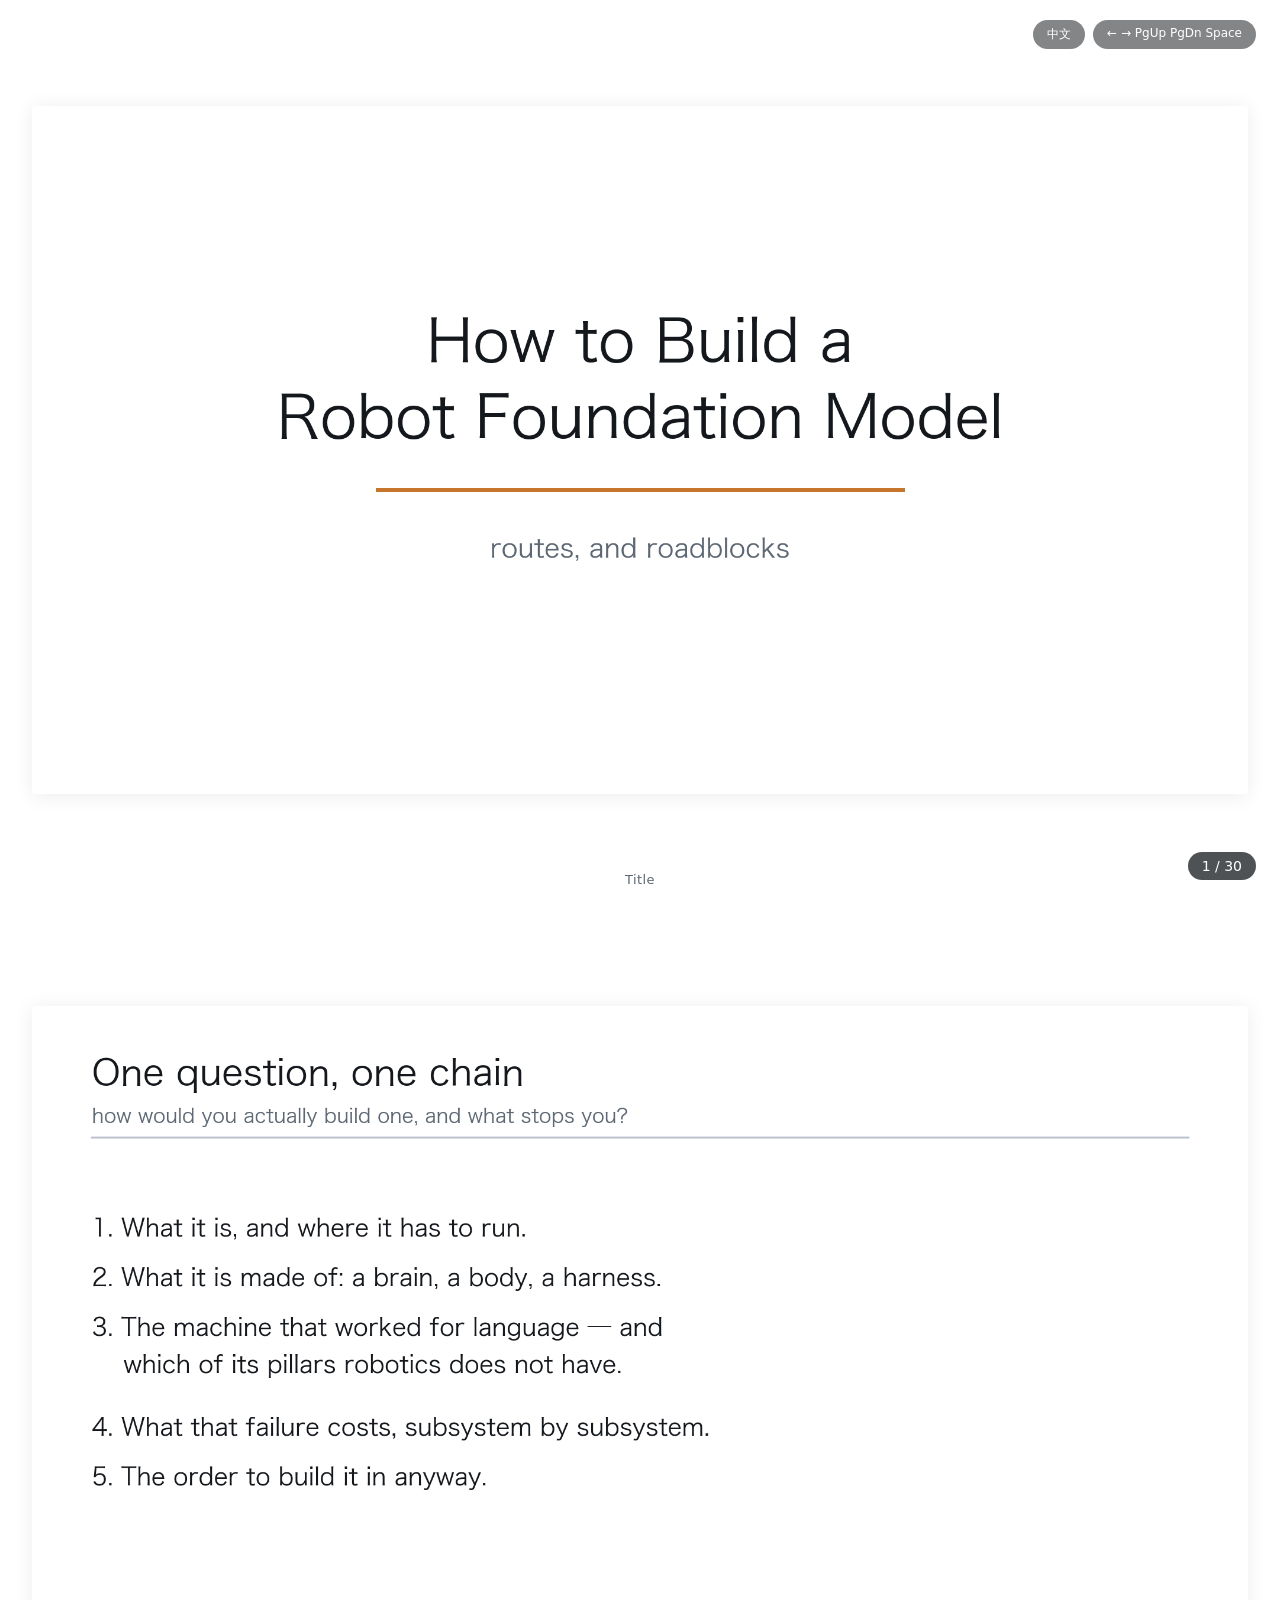
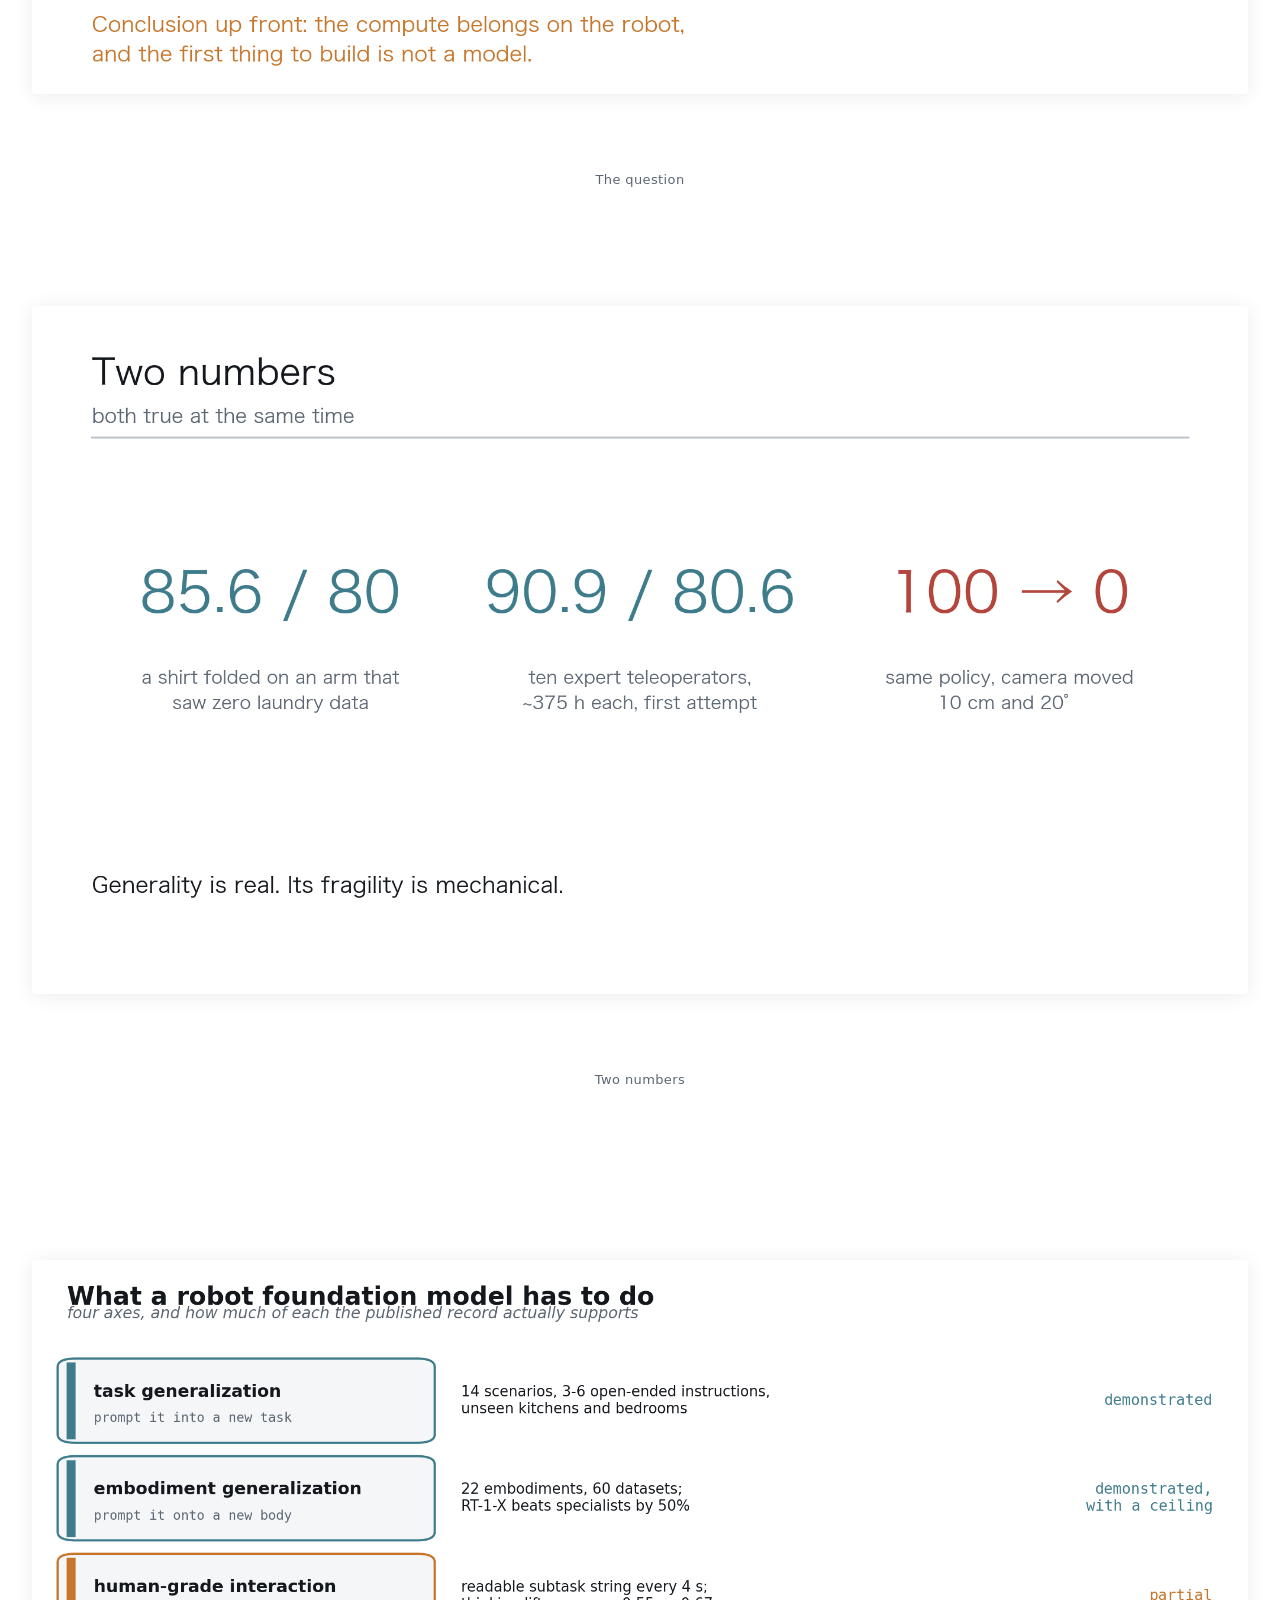
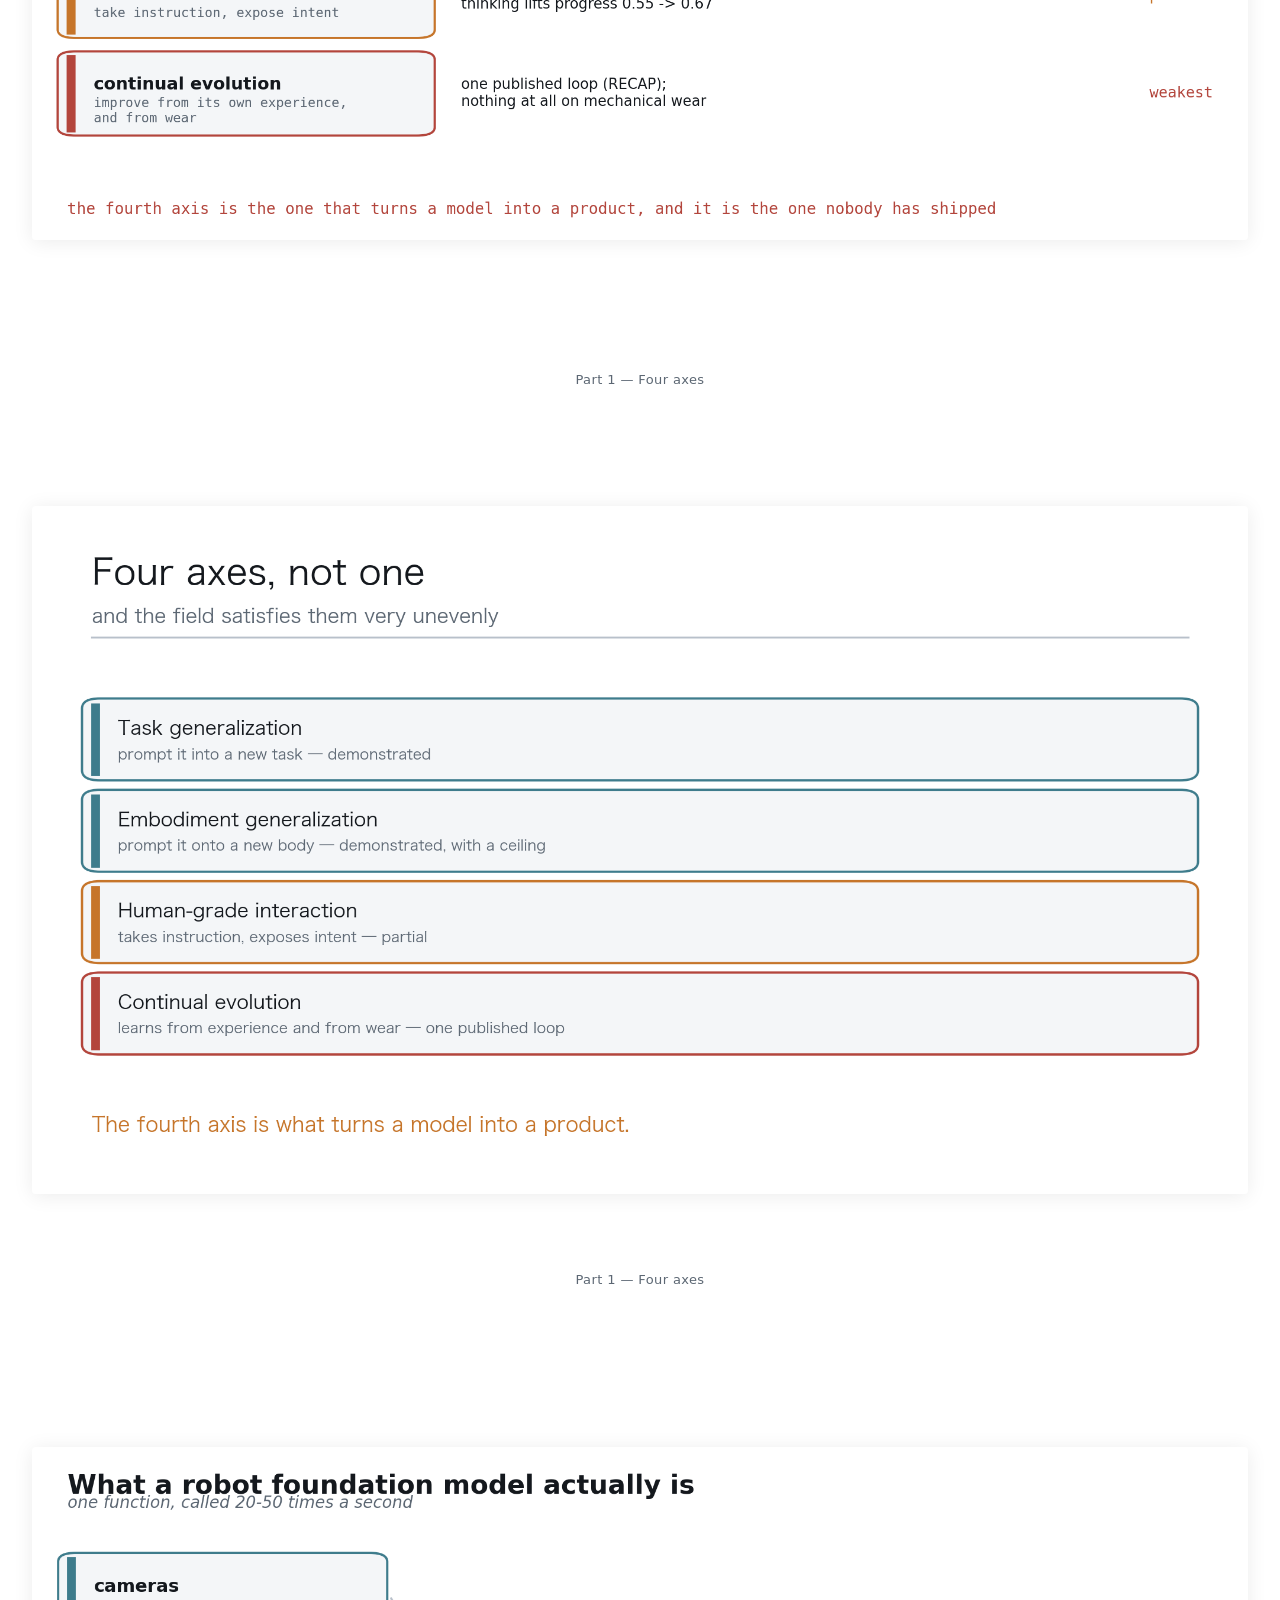
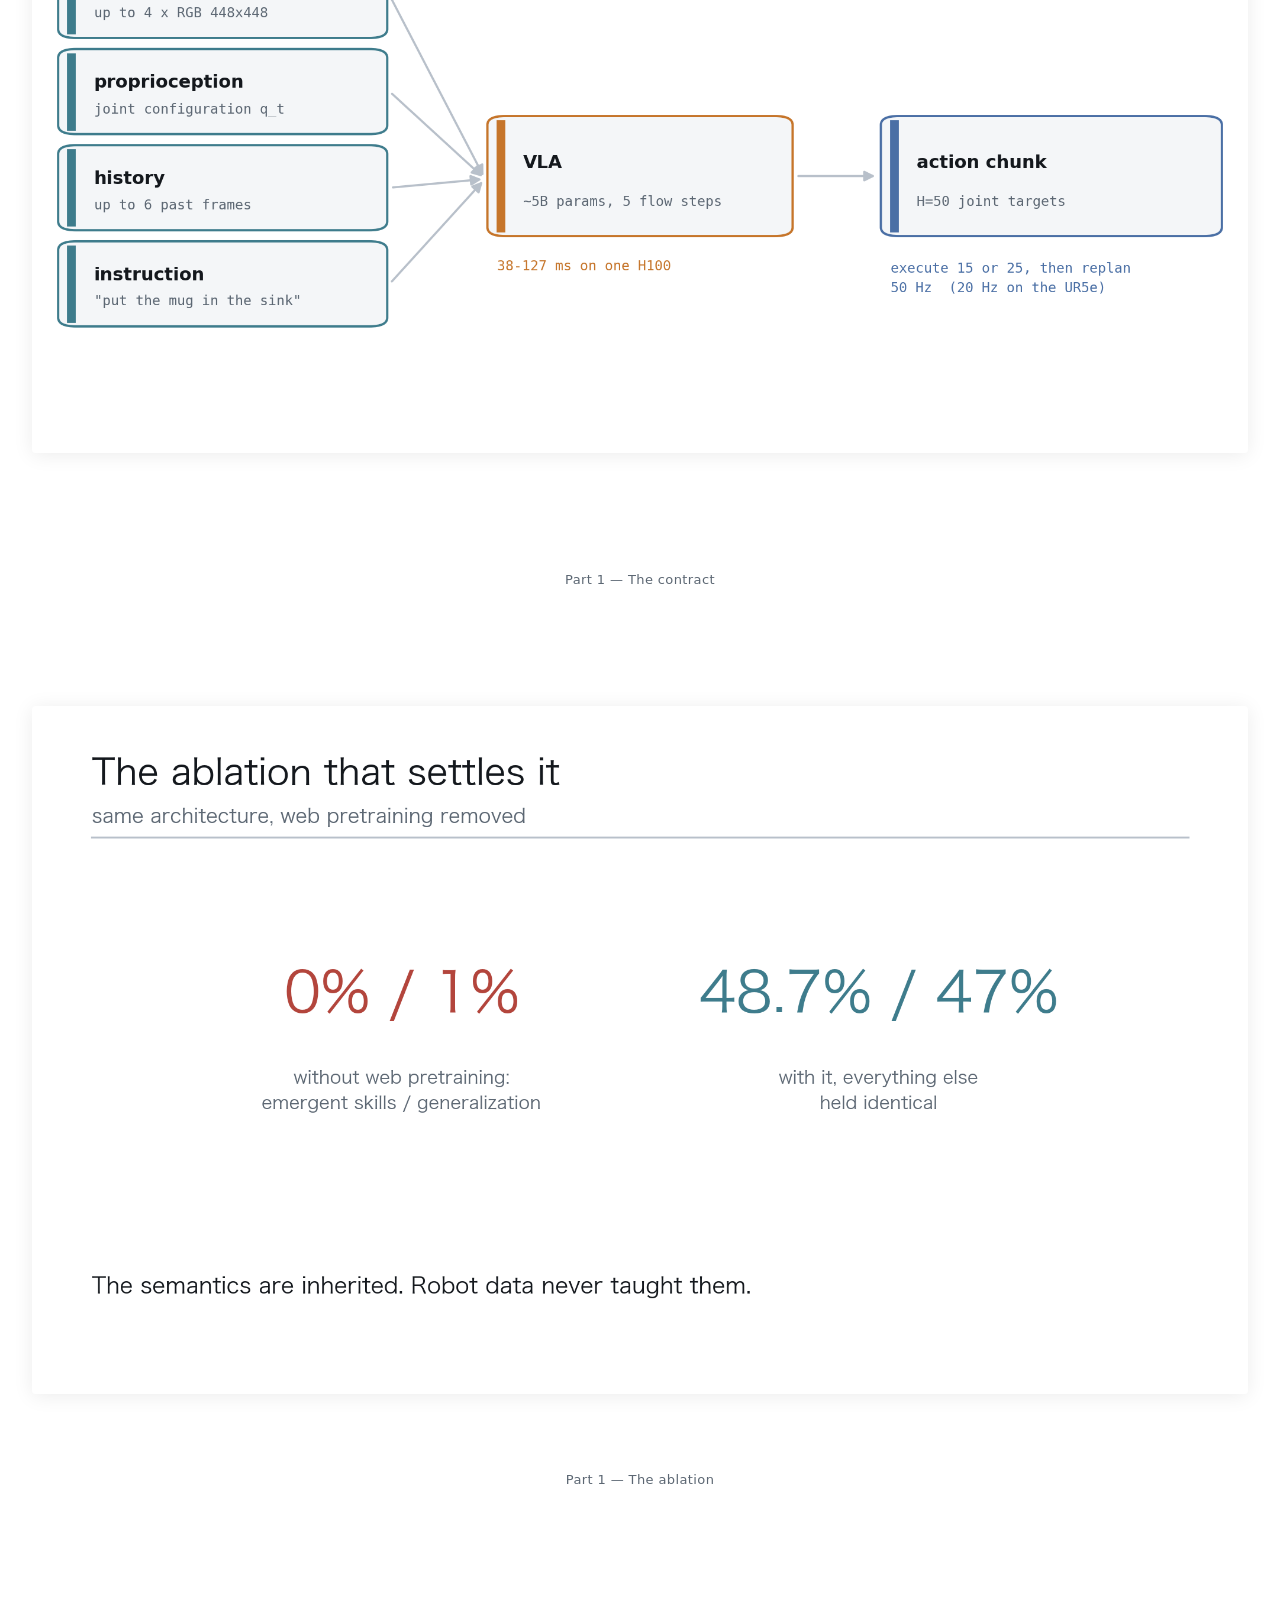
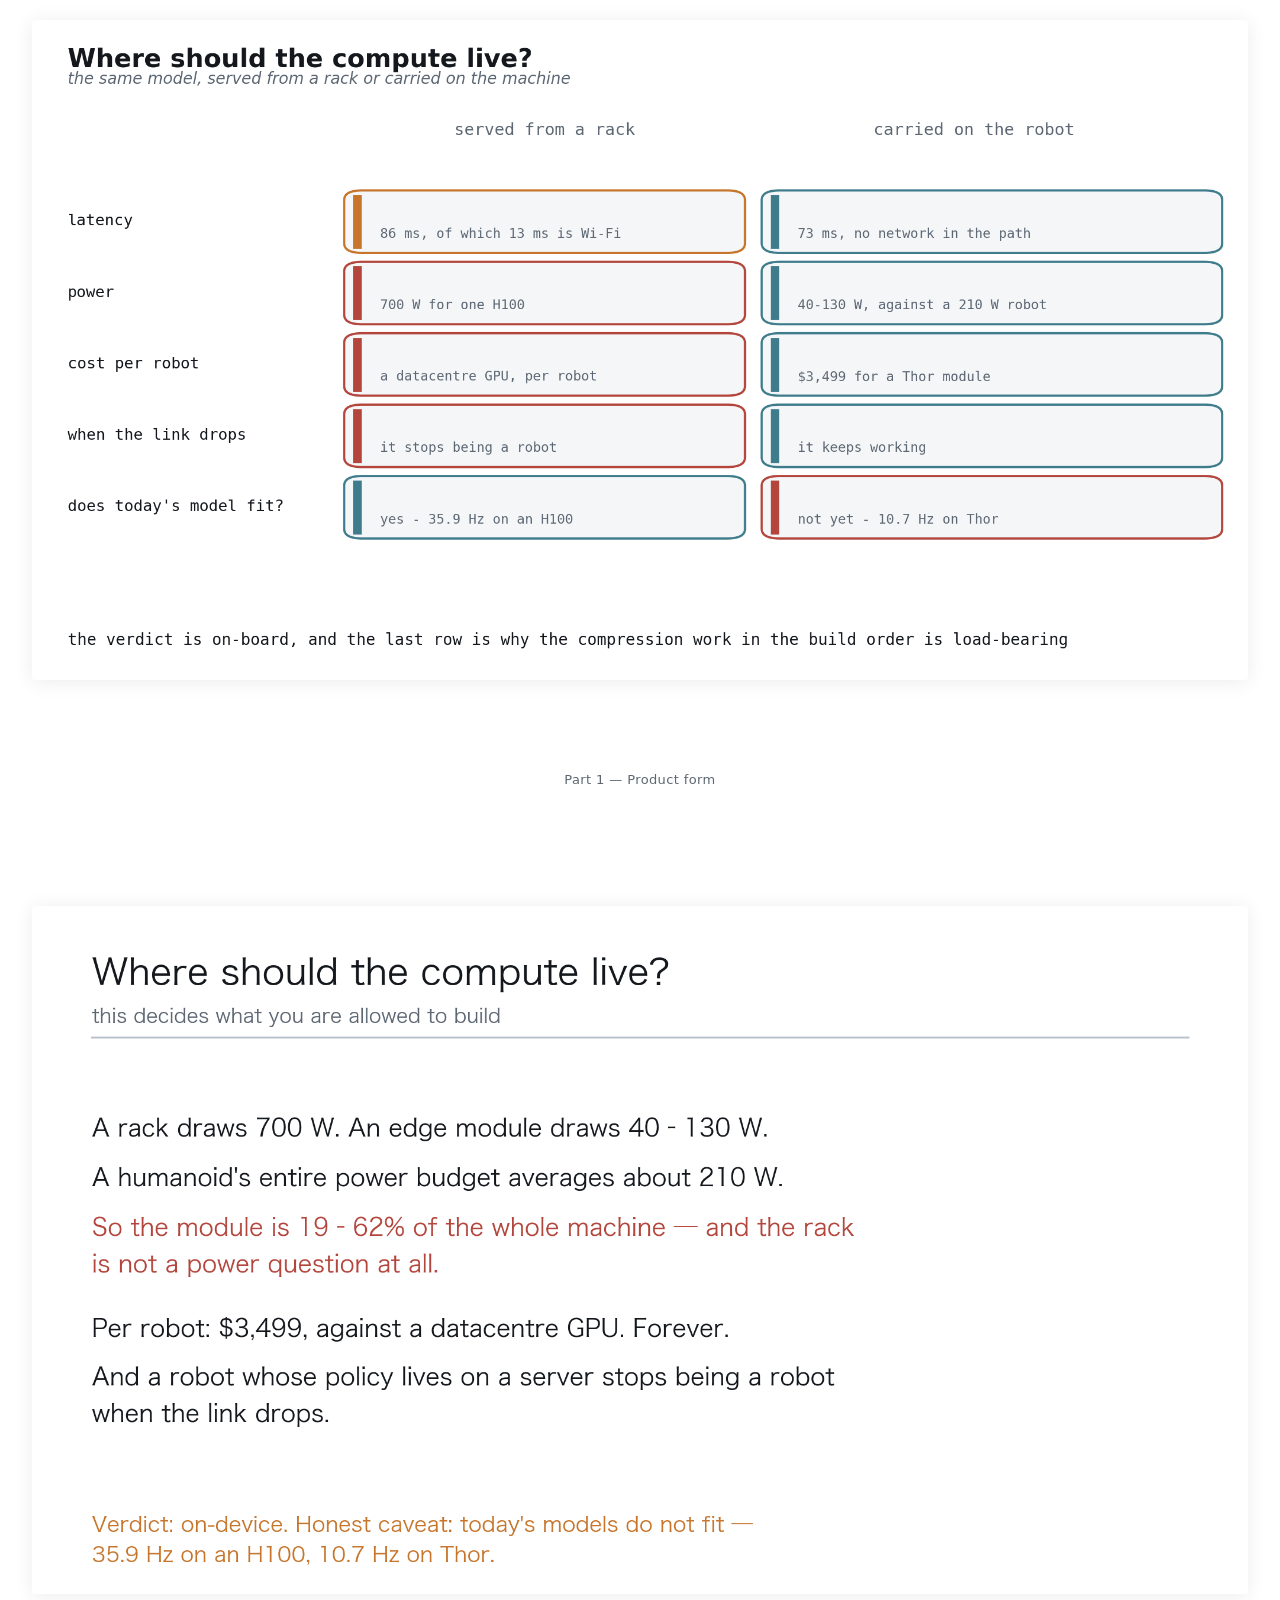
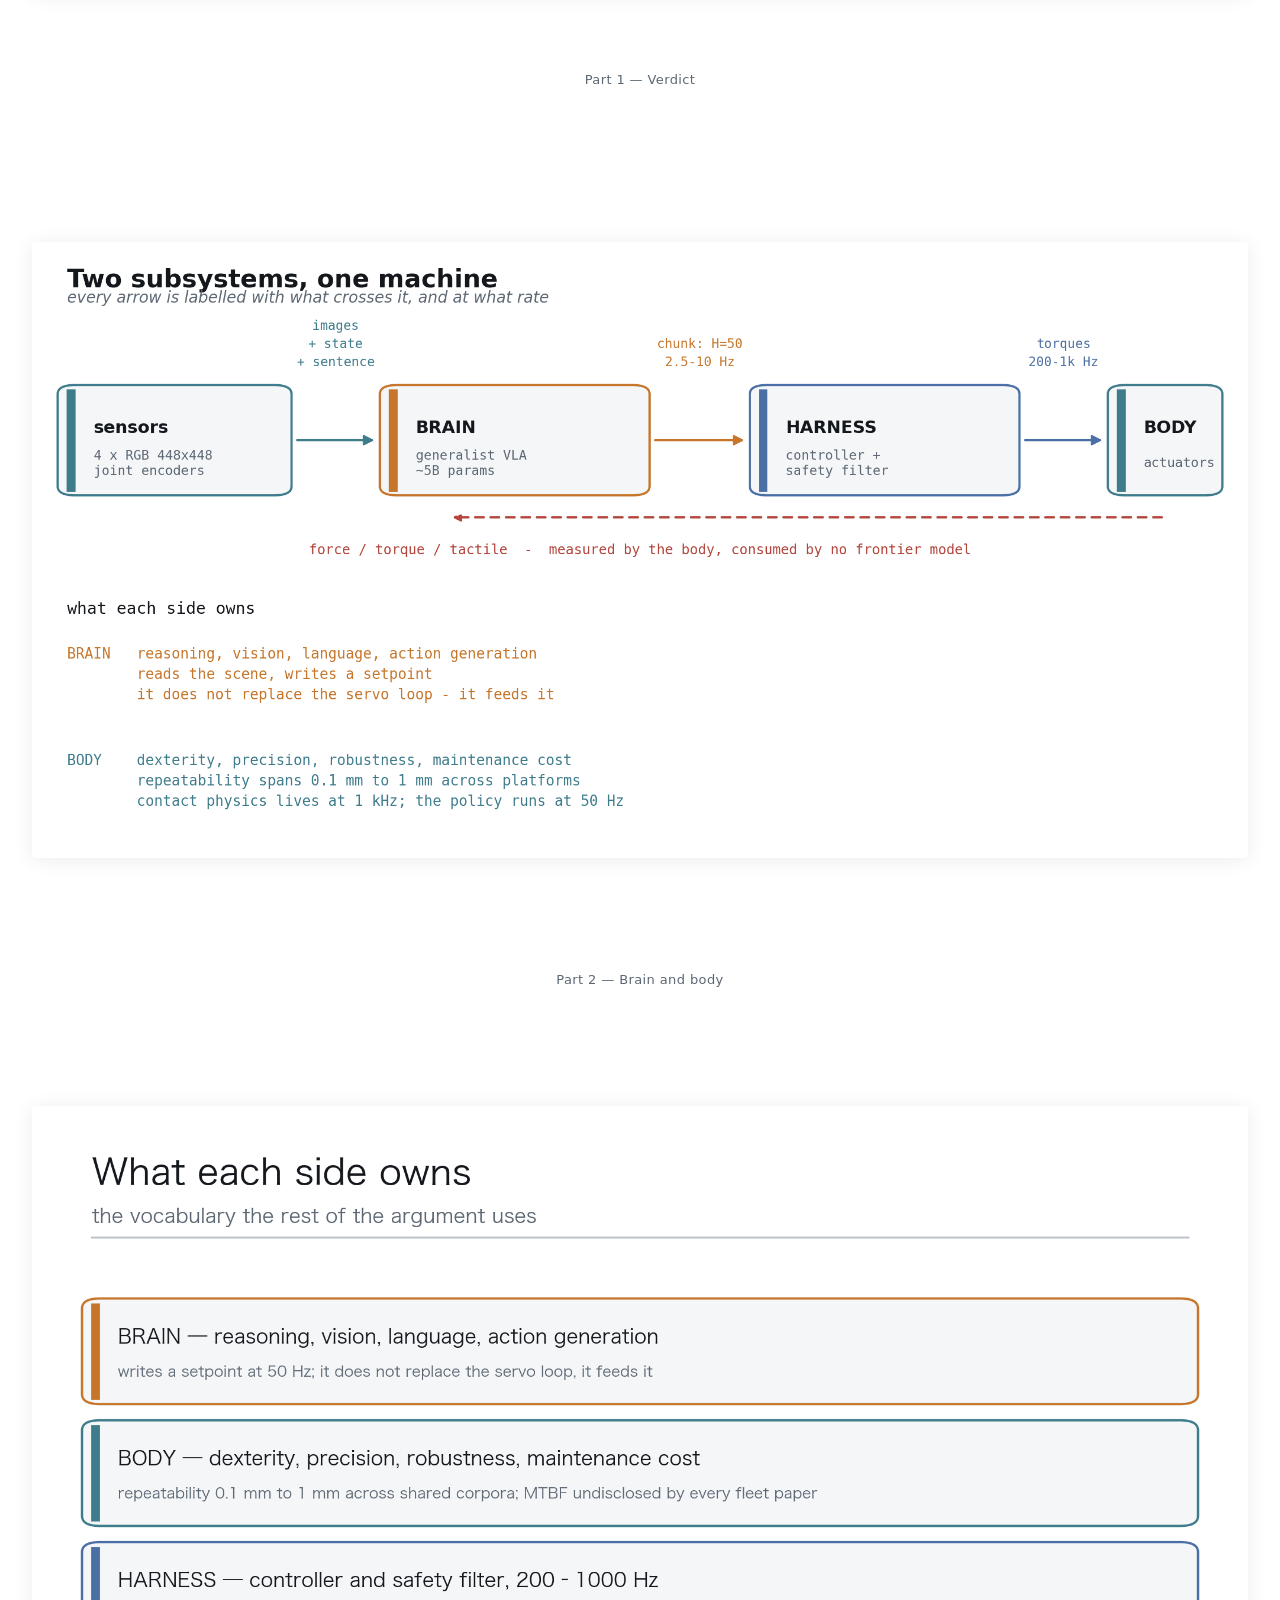
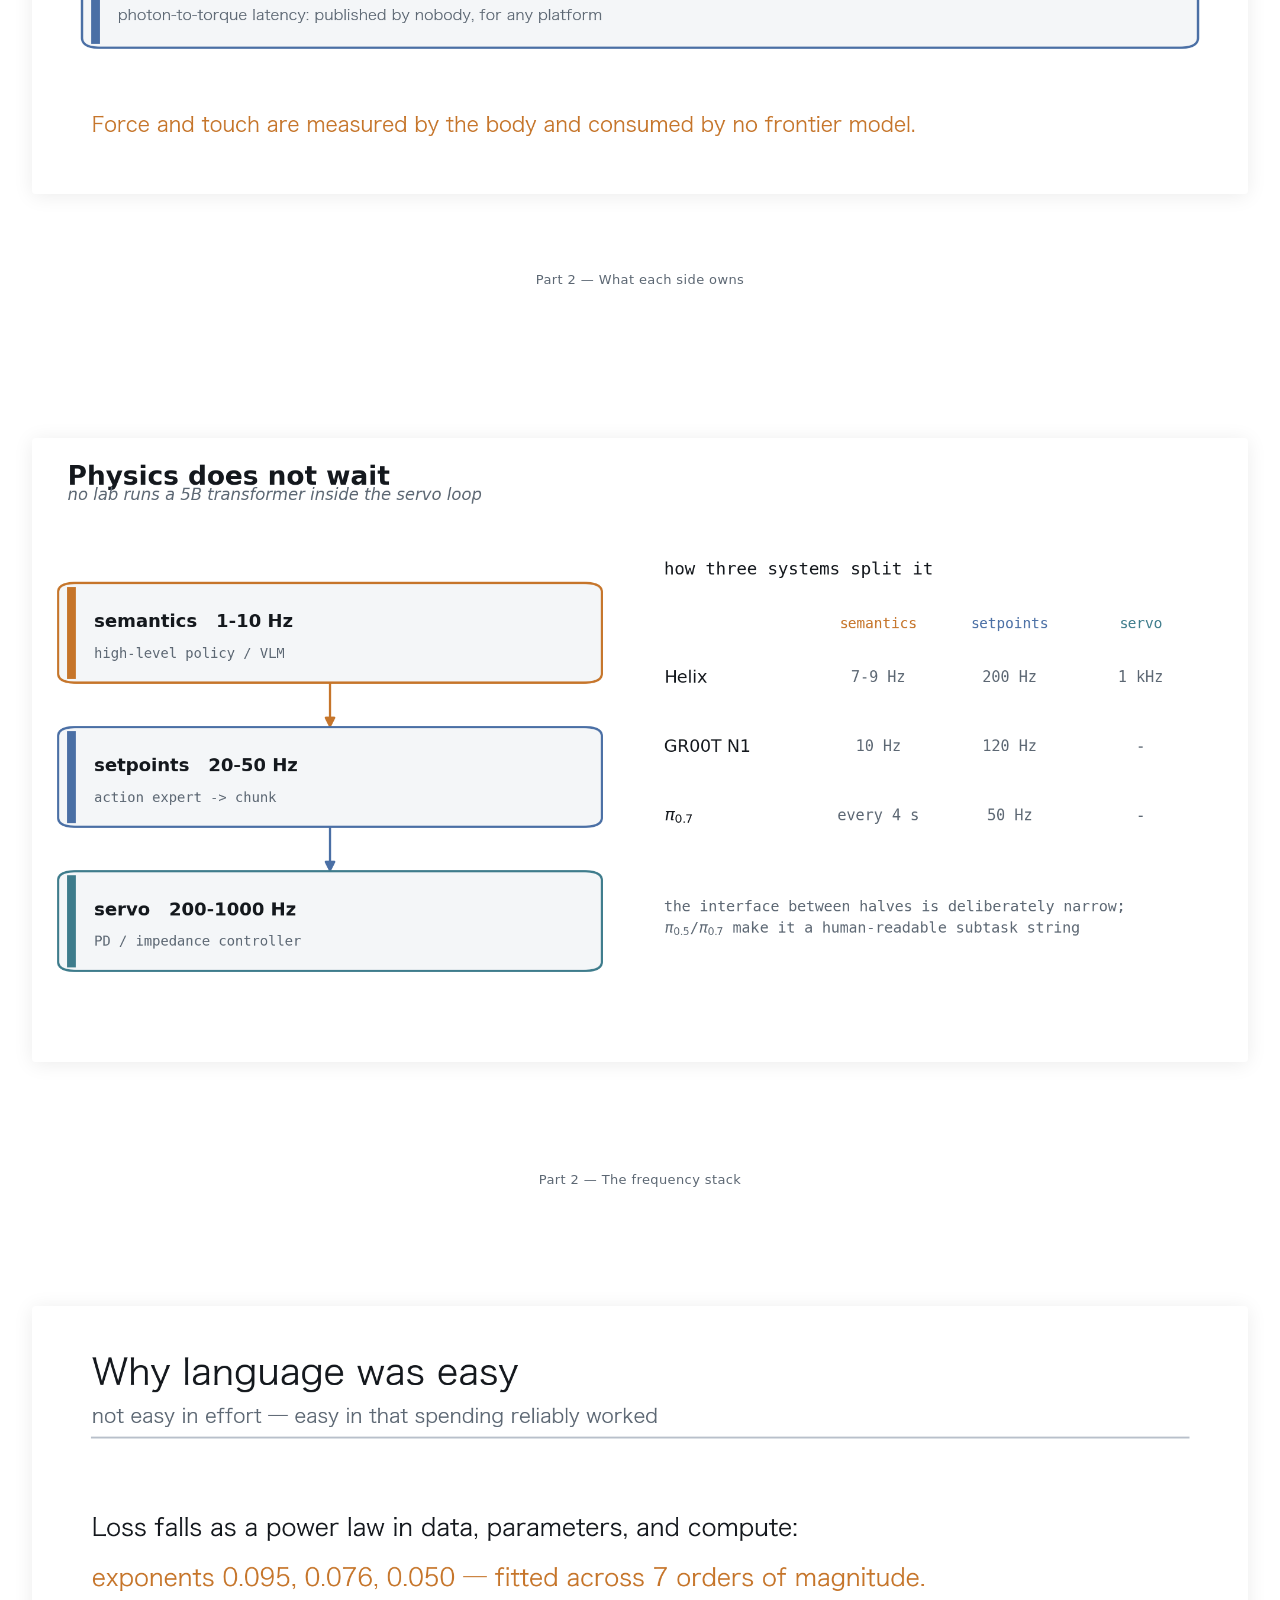
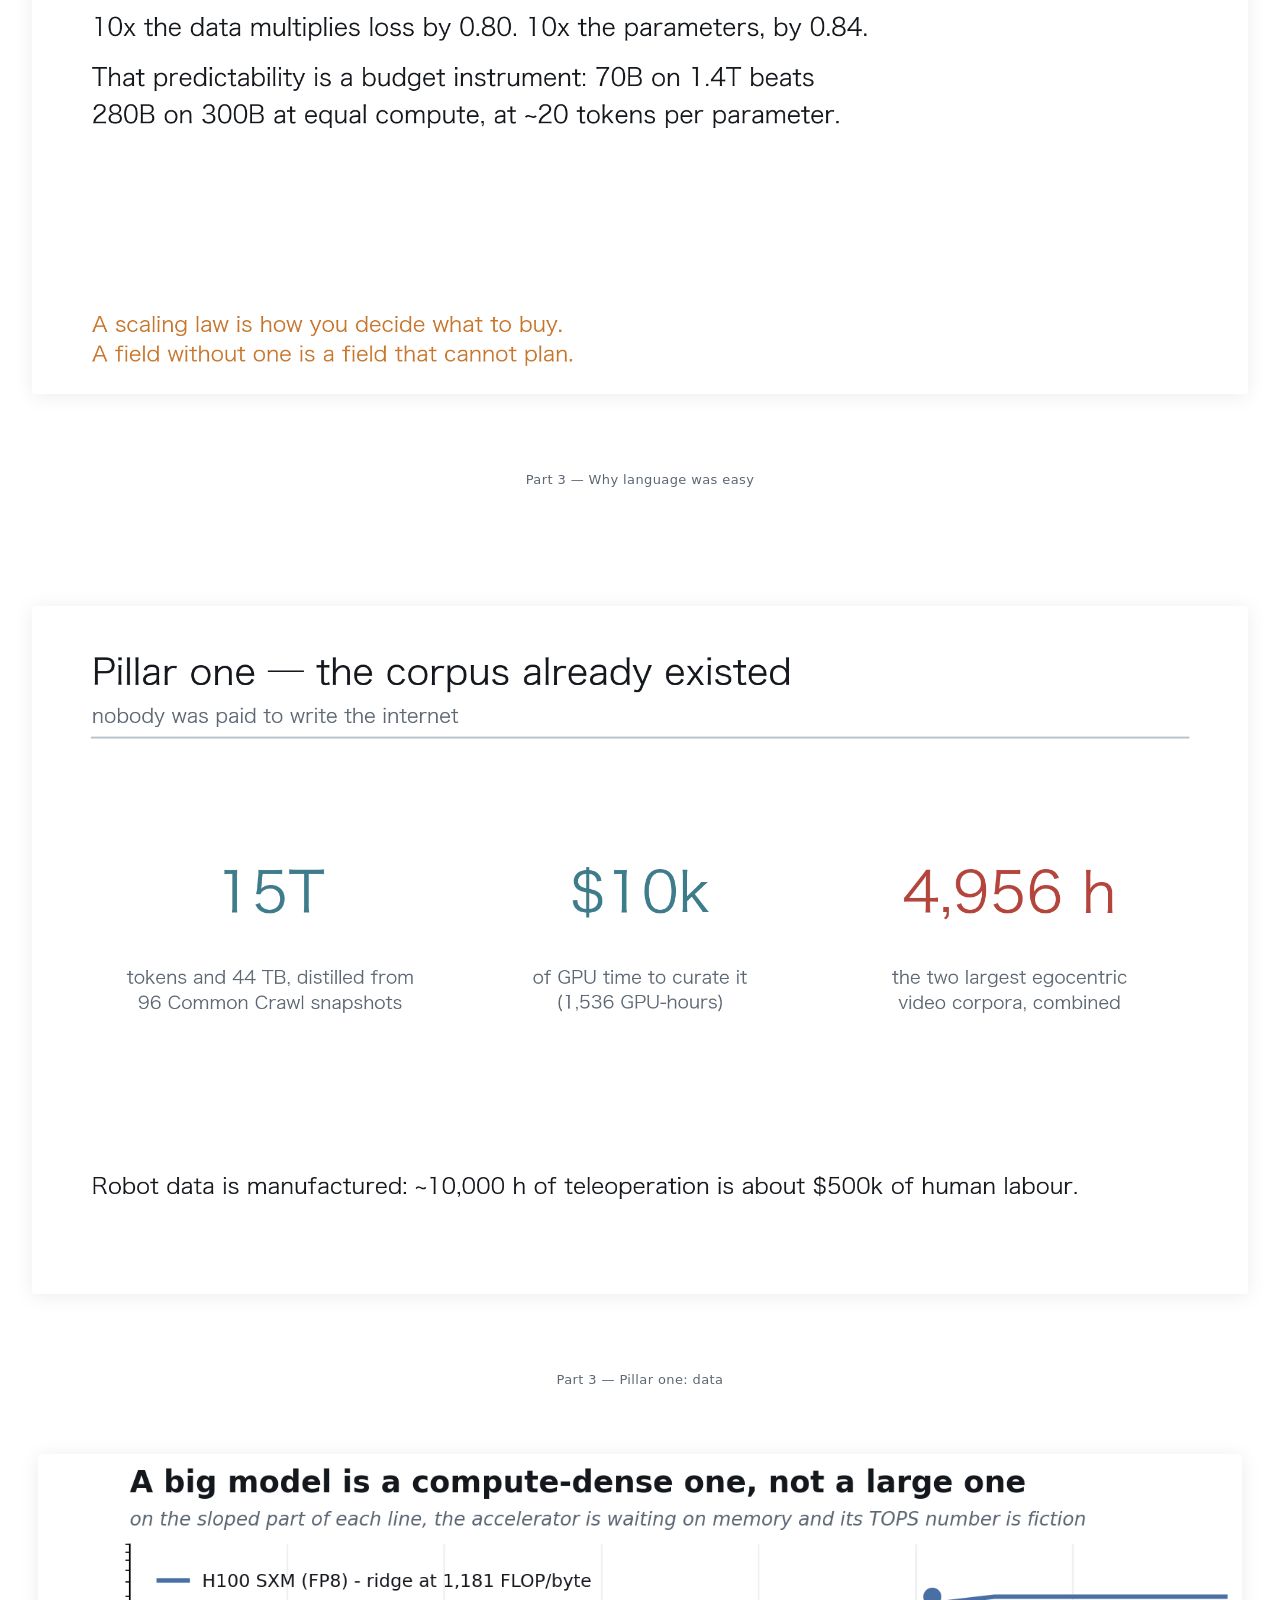
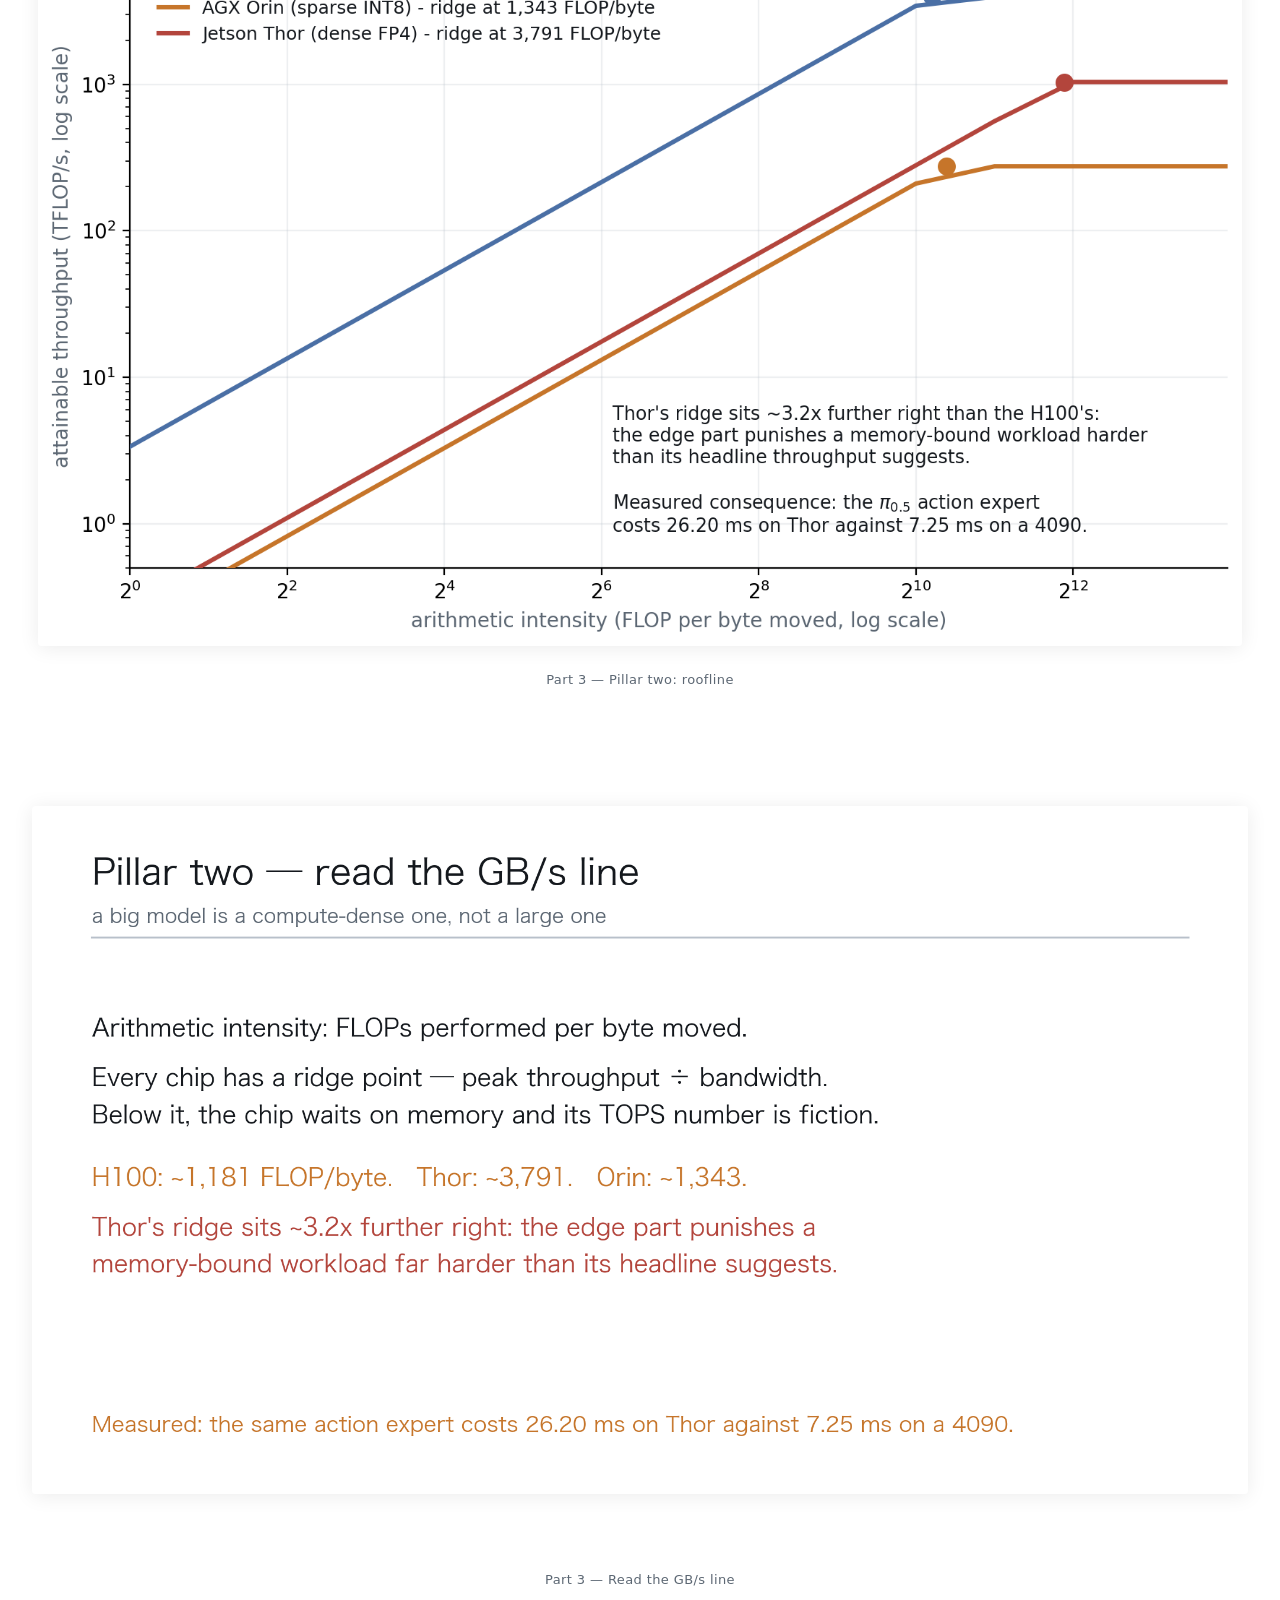
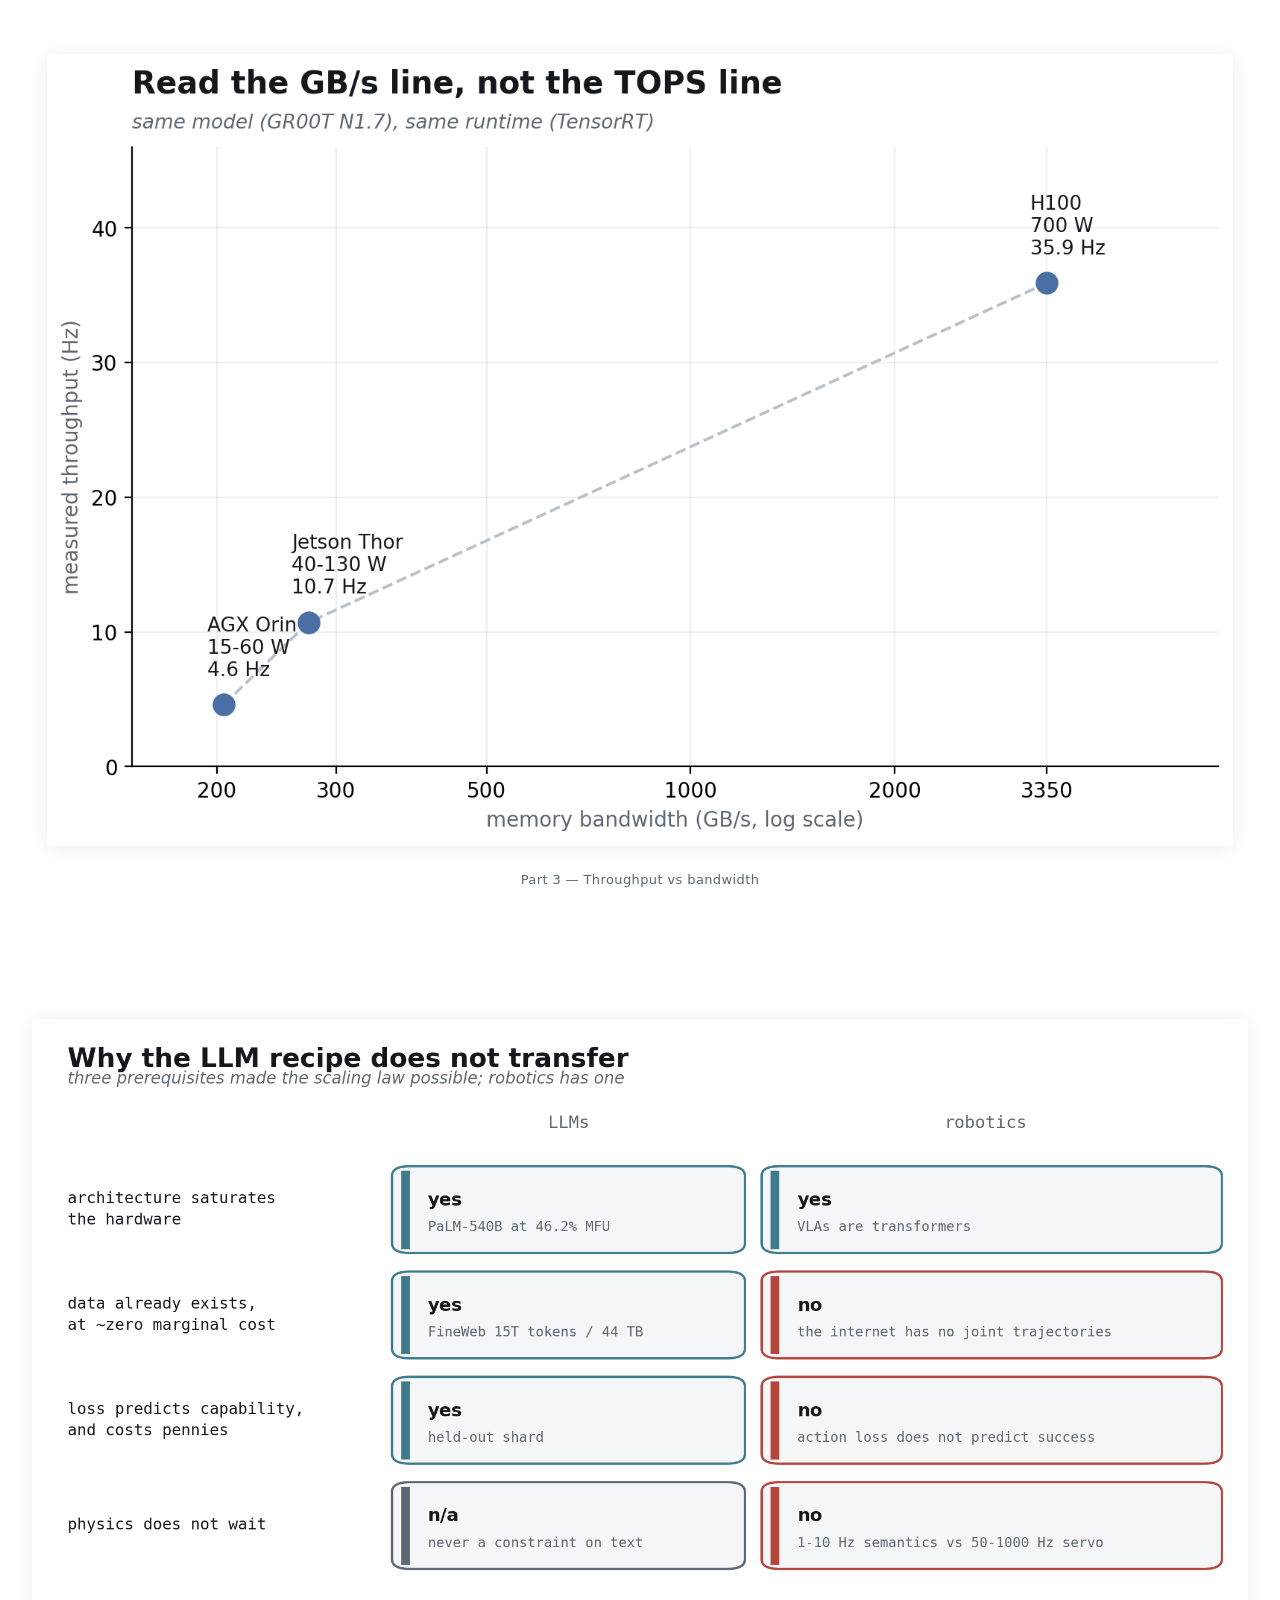
==== static/slides/rfm/index.html @ a7240909 "feat(vla): republish the RFM post and deck on the new argument chain Both long-form editions rewritt" ====
<!DOCTYPE html>
<html lang="en">
<head>
<meta charset="utf-8">
<meta name="viewport" content="width=device-width, initial-scale=1">
<title>How to Build a Robot Foundation Model — Routes and Roadblocks</title>
<style>
  :root {
    --bg: #fff; --fg: #14181D; --muted: #5C6773;
    --chip: rgba(20,24,29,0.75);
  }
  @media (prefers-color-scheme: dark) {
    :root { --bg: #1a1d22; --fg: #e0e4ea; --muted: #8a93a1;
             --chip: rgba(240,244,248,0.15); }
  }
  * { margin: 0; padding: 0; box-sizing: border-box; }
  html { scroll-behavior: smooth; scroll-snap-type: y mandatory; }
  body { background: var(--bg); color: var(--fg);
         font-family: "Hiragino Sans GB", "PingFang SC", system-ui, sans-serif; }
  .slide { min-height: 100vh; display: flex; flex-direction: column;
           align-items: center; justify-content: center;
           scroll-snap-align: start; padding: 2vh 4vw; position: relative; }
  .slide img { max-width: min(95vw, 1400px); max-height: 88vh;
               object-fit: contain; border-radius: 4px;
               box-shadow: 0 2px 20px rgba(0,0,0,0.08); }
  .slide-label { position: absolute; bottom: 1.5vh; left: 50%;
                 transform: translateX(-50%); font-size: 13px;
                 color: var(--muted); letter-spacing: 0.03em; }
  #counter { position: fixed; bottom: 20px; right: 24px; background: var(--chip);
             color: #fff; padding: 6px 14px; border-radius: 20px; font-size: 14px;
             font-variant-numeric: tabular-nums; z-index: 100; user-select: none; }
  #controls { position: fixed; top: 20px; right: 24px; display: flex; gap: 8px;
              z-index: 100; }
  #controls button, #controls span { background: var(--chip); color: #fff;
              border: 0; padding: 6px 14px; border-radius: 20px; font-size: 12px;
              opacity: 0.7; transition: opacity 0.3s; cursor: pointer;
              font-family: inherit; }
  #controls button:hover { opacity: 1; }
</style>
</head>
<body>

<div id="counter">1 / 30</div>
<div id="controls">
  <button id="lang" title="Switch language">中文</button>
  <span>&larr; &rarr; PgUp PgDn Space</span>
</div>

<div class="slide" data-n="1" data-slide="s00-title"><img src="slides/s00-title.en.png" alt="Title"><div class="slide-label" data-label-en="Title" data-label-zh="标题">Title</div></div>
<div class="slide" data-n="2" data-slide="s01-question"><img src="slides/s01-question.en.png" alt="The question"><div class="slide-label" data-label-en="The question" data-label-zh="问题">The question</div></div>
<div class="slide" data-n="3" data-slide="s02-two-numbers"><img src="slides/s02-two-numbers.en.png" alt="Two numbers"><div class="slide-label" data-label-en="Two numbers" data-label-zh="两个数字">Two numbers</div></div>
<div class="slide" data-n="4"><img src="figures/f11-capability-axes.png" alt="Part 1 — Four axes"><div class="slide-label" data-label-en="Part 1 — Four axes" data-label-zh="第 1 部分 — 四条轴">Part 1 — Four axes</div></div>
<div class="slide" data-n="5" data-slide="s03-four-axes"><img src="slides/s03-four-axes.en.png" alt="Part 1 — Four axes"><div class="slide-label" data-label-en="Part 1 — Four axes" data-label-zh="第 1 部分 — 四条轴">Part 1 — Four axes</div></div>
<div class="slide" data-n="6"><img src="figures/f01-io-contract.png" alt="Part 1 — The contract"><div class="slide-label" data-label-en="Part 1 — The contract" data-label-zh="第 1 部分 — 输入输出契约">Part 1 — The contract</div></div>
<div class="slide" data-n="7" data-slide="s04-ablation"><img src="slides/s04-ablation.en.png" alt="Part 1 — The ablation"><div class="slide-label" data-label-en="Part 1 — The ablation" data-label-zh="第 1 部分 — 决定性消融">Part 1 — The ablation</div></div>
<div class="slide" data-n="8"><img src="figures/f10-product-form.png" alt="Part 1 — Product form"><div class="slide-label" data-label-en="Part 1 — Product form" data-label-zh="第 1 部分 — 产品形态">Part 1 — Product form</div></div>
<div class="slide" data-n="9" data-slide="s05-product-form"><img src="slides/s05-product-form.en.png" alt="Part 1 — Verdict"><div class="slide-label" data-label-en="Part 1 — Verdict" data-label-zh="第 1 部分 — 结论">Part 1 — Verdict</div></div>
<div class="slide" data-n="10"><img src="figures/f12-brain-body.png" alt="Part 2 — Brain and body"><div class="slide-label" data-label-en="Part 2 — Brain and body" data-label-zh="第 2 部分 — 大脑与身体">Part 2 — Brain and body</div></div>
<div class="slide" data-n="11" data-slide="s06-brain-body"><img src="slides/s06-brain-body.en.png" alt="Part 2 — What each side owns"><div class="slide-label" data-label-en="Part 2 — What each side owns" data-label-zh="第 2 部分 — 各自负责什么">Part 2 — What each side owns</div></div>
<div class="slide" data-n="12"><img src="figures/f03-frequency-stack.png" alt="Part 2 — The frequency stack"><div class="slide-label" data-label-en="Part 2 — The frequency stack" data-label-zh="第 2 部分 — 频率栈">Part 2 — The frequency stack</div></div>
<div class="slide" data-n="13" data-slide="s07-scaling-economics"><img src="slides/s07-scaling-economics.en.png" alt="Part 3 — Why language was easy"><div class="slide-label" data-label-en="Part 3 — Why language was easy" data-label-zh="第 3 部分 — 语言为什么容易">Part 3 — Why language was easy</div></div>
<div class="slide" data-n="14" data-slide="s08-pillar-data"><img src="slides/s08-pillar-data.en.png" alt="Part 3 — Pillar one: data"><div class="slide-label" data-label-en="Part 3 — Pillar one: data" data-label-zh="第 3 部分 — 支柱一：数据">Part 3 — Pillar one: data</div></div>
<div class="slide" data-n="15"><img src="figures/f15-roofline.png" alt="Part 3 — Pillar two: roofline"><div class="slide-label" data-label-en="Part 3 — Pillar two: roofline" data-label-zh="第 3 部分 — 支柱二：roofline">Part 3 — Pillar two: roofline</div></div>
<div class="slide" data-n="16" data-slide="s09-pillar-compute"><img src="slides/s09-pillar-compute.en.png" alt="Part 3 — Read the GB/s line"><div class="slide-label" data-label-en="Part 3 — Read the GB/s line" data-label-zh="第 3 部分 — 看 GB/s 那一行">Part 3 — Read the GB/s line</div></div>
<div class="slide" data-n="17"><img src="figures/f05-hz-per-bandwidth.png" alt="Part 3 — Throughput vs bandwidth"><div class="slide-label" data-label-en="Part 3 — Throughput vs bandwidth" data-label-zh="第 3 部分 — 吞吐对带宽">Part 3 — Throughput vs bandwidth</div></div>
<div class="slide" data-n="18"><img src="figures/f02-scorecard.png" alt="Part 3 — The scorecard"><div class="slide-label" data-label-en="Part 3 — The scorecard" data-label-zh="第 3 部分 — 对照表">Part 3 — The scorecard</div></div>
<div class="slide" data-n="19"><img src="figures/f14-five-blockers.png" alt="Part 3 — Five blockers"><div class="slide-label" data-label-en="Part 3 — Five blockers" data-label-zh="第 3 部分 — 五个卡点">Part 3 — Five blockers</div></div>
<div class="slide" data-n="20"><img src="figures/f13-difficulty-matrix.png" alt="Part 4 — The grid"><div class="slide-label" data-label-en="Part 4 — The grid" data-label-zh="第 4 部分 — 难点网格">Part 4 — The grid</div></div>
<div class="slide" data-n="21" data-slide="s10-eval-arithmetic"><img src="slides/s10-eval-arithmetic.en.png" alt="Part 4 — Evaluation"><div class="slide-label" data-label-en="Part 4 — Evaluation" data-label-zh="第 4 部分 — 评测">Part 4 — Evaluation</div></div>
<div class="slide" data-n="22"><img src="figures/f06-diversity-scaling.png" alt="Part 4 — Buy diversity"><div class="slide-label" data-label-en="Part 4 — Buy diversity" data-label-zh="第 4 部分 — 买多样性">Part 4 — Buy diversity</div></div>
<div class="slide" data-n="23"><img src="figures/f08-sources-ladder.png" alt="Part 4 — The sources ladder"><div class="slide-label" data-label-en="Part 4 — The sources ladder" data-label-zh="第 4 部分 — 数据来源阶梯">Part 4 — The sources ladder</div></div>
<div class="slide" data-n="24"><img src="figures/f07-action-representation.png" alt="Part 4 — Action representation"><div class="slide-label" data-label-en="Part 4 — Action representation" data-label-zh="第 4 部分 — 动作表示">Part 4 — Action representation</div></div>
<div class="slide" data-n="25" data-slide="s11-quantization"><img src="slides/s11-quantization.en.png" alt="Part 4 — The compression cliff"><div class="slide-label" data-label-en="Part 4 — The compression cliff" data-label-zh="第 4 部分 — 压缩悬崖">Part 4 — The compression cliff</div></div>
<div class="slide" data-n="26"><img src="figures/f04-latency-budget.png" alt="Part 4 — The latency budget"><div class="slide-label" data-label-en="Part 4 — The latency budget" data-label-zh="第 4 部分 — 延迟预算">Part 4 — The latency budget</div></div>
<div class="slide" data-n="27"><img src="figures/f09-milestone-ladder.png" alt="Part 5 — The build order"><div class="slide-label" data-label-en="Part 5 — The build order" data-label-zh="第 5 部分 — 施工顺序">Part 5 — The build order</div></div>
<div class="slide" data-n="28" data-slide="s12-build-order"><img src="slides/s12-build-order.en.png" alt="Part 5 — Milestones"><div class="slide-label" data-label-en="Part 5 — Milestones" data-label-zh="第 5 部分 — 里程碑">Part 5 — Milestones</div></div>
<div class="slide" data-n="29" data-slide="s13-open-bets"><img src="slides/s13-open-bets.en.png" alt="Part 6 — Three open bets"><div class="slide-label" data-label-en="Part 6 — Three open bets" data-label-zh="第 6 部分 — 三个开放问题">Part 6 — Three open bets</div></div>
<div class="slide" data-n="30" data-slide="s14-closing"><img src="slides/s14-closing.en.png" alt="Closing"><div class="slide-label" data-label-en="Closing" data-label-zh="结语">Closing</div></div>

<script>
const slides = document.querySelectorAll('.slide');
const counter = document.getElementById('counter');
const total = slides.length;

function currentIndex() {
  let idx = 0;
  slides.forEach((s, i) => {
    if (window.scrollY >= s.offsetTop - window.innerHeight / 2) idx = i;
  });
  return idx;
}

function updateCounter() { counter.textContent = (currentIndex() + 1) + ' / ' + total; }
function goTo(n) {
  slides[Math.max(0, Math.min(n, total - 1))].scrollIntoView({ behavior: 'smooth' });
}

document.addEventListener('keydown', e => {
  const idx = currentIndex();
  if (['ArrowRight', 'ArrowDown', 'PageDown', ' '].includes(e.key)) {
    e.preventDefault(); goTo(idx + 1);
  } else if (['ArrowLeft', 'ArrowUp', 'PageUp'].includes(e.key)) {
    e.preventDefault(); goTo(idx - 1);
  } else if (e.key === 'Home') { e.preventDefault(); goTo(0); }
  else if (e.key === 'End') { e.preventDefault(); goTo(total - 1); }
});

// Language toggle. Figures are shared, so only elements carrying a per-language
// source are swapped; the scroll position is preserved across the switch so the
// reader stays on the screen they were reading.
let lang = (navigator.language || 'en').toLowerCase().startsWith('zh') ? 'zh' : 'en';
const button = document.getElementById('lang');

function applyLang() {
  document.documentElement.lang = lang === 'zh' ? 'zh-CN' : 'en';
  button.textContent = lang === 'zh' ? 'EN' : '中文';
  document.querySelectorAll('[data-slide]').forEach(el => {
    el.querySelector('img').src = 'slides/' + el.dataset.slide + '.' + lang + '.png';
  });
  document.querySelectorAll('[data-label-en]').forEach(el => {
    el.textContent = lang === 'zh' ? el.dataset.labelZh : el.dataset.labelEn;
  });
}

button.addEventListener('click', () => {
  const idx = currentIndex();
  lang = lang === 'zh' ? 'en' : 'zh';
  applyLang();
  slides[idx].scrollIntoView();
});

applyLang();
window.addEventListener('scroll', updateCounter, { passive: true });
updateCounter();
</script>
</body>
</html>
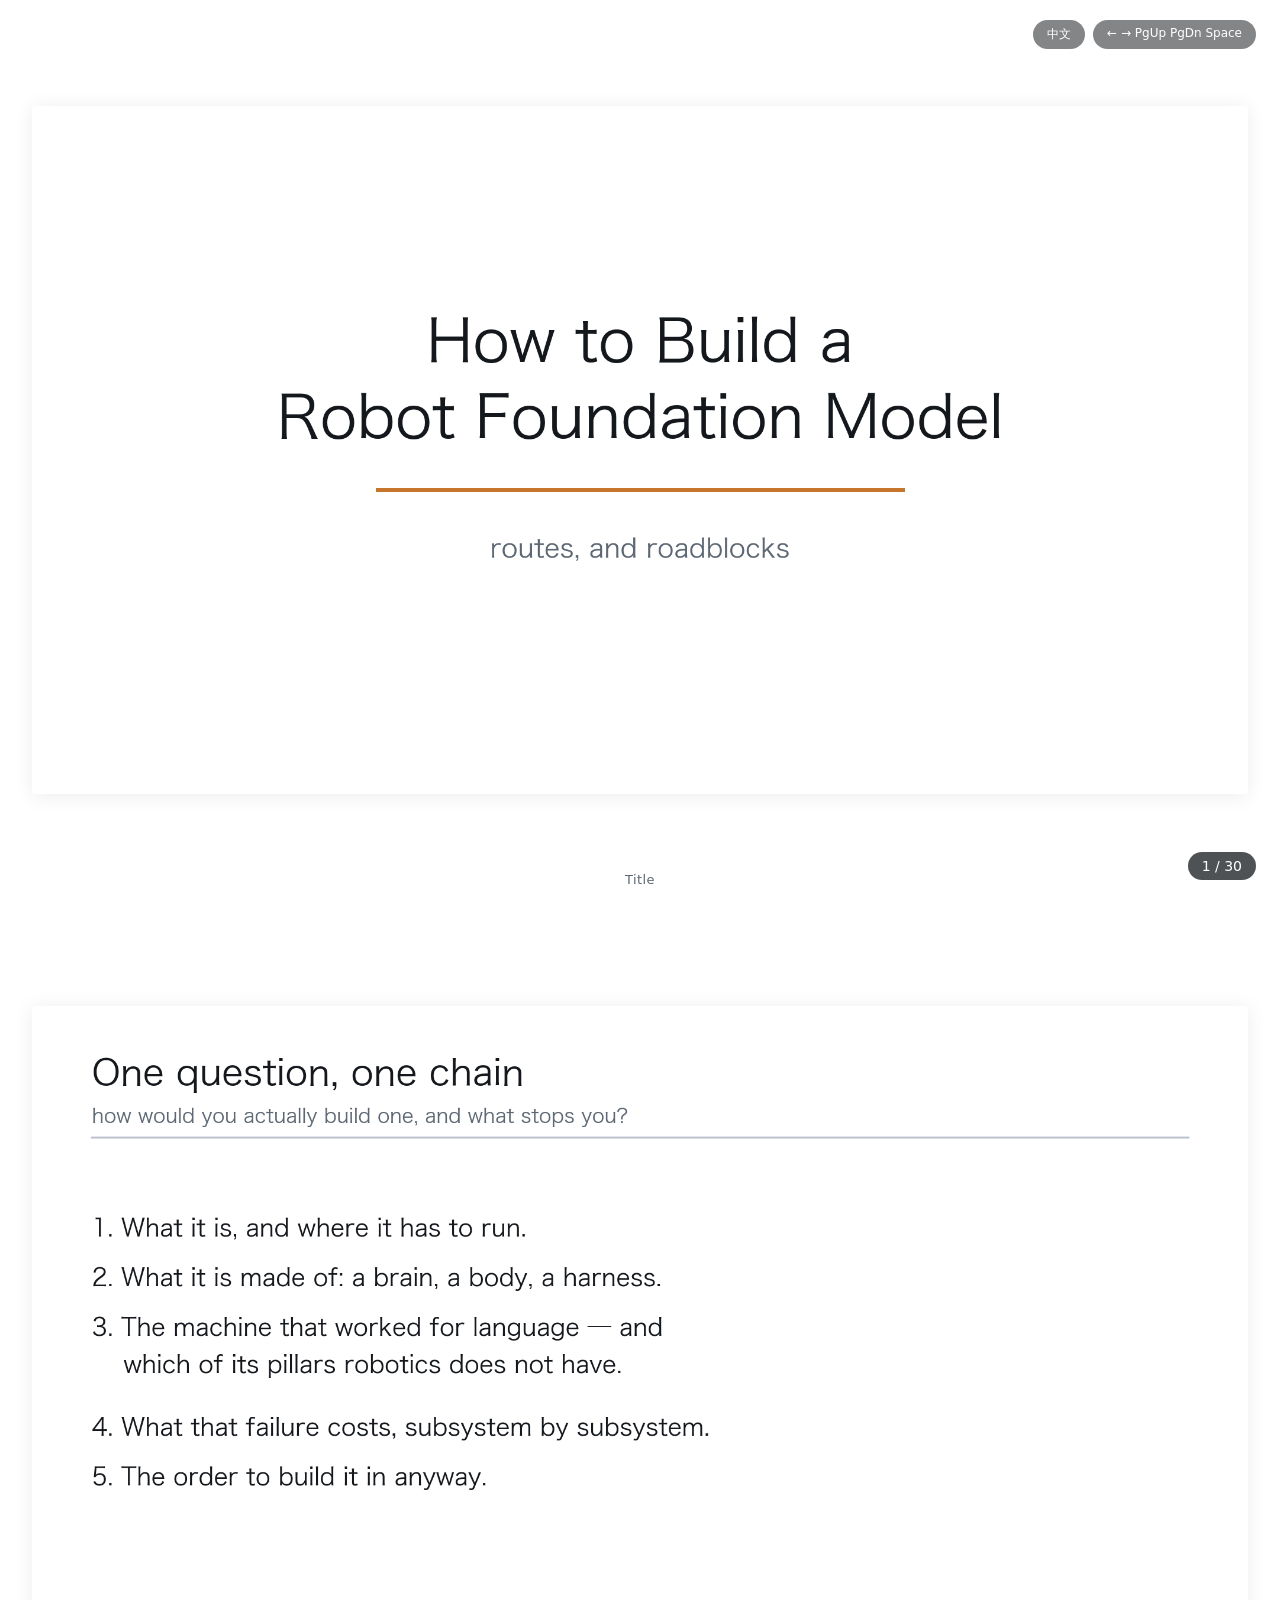
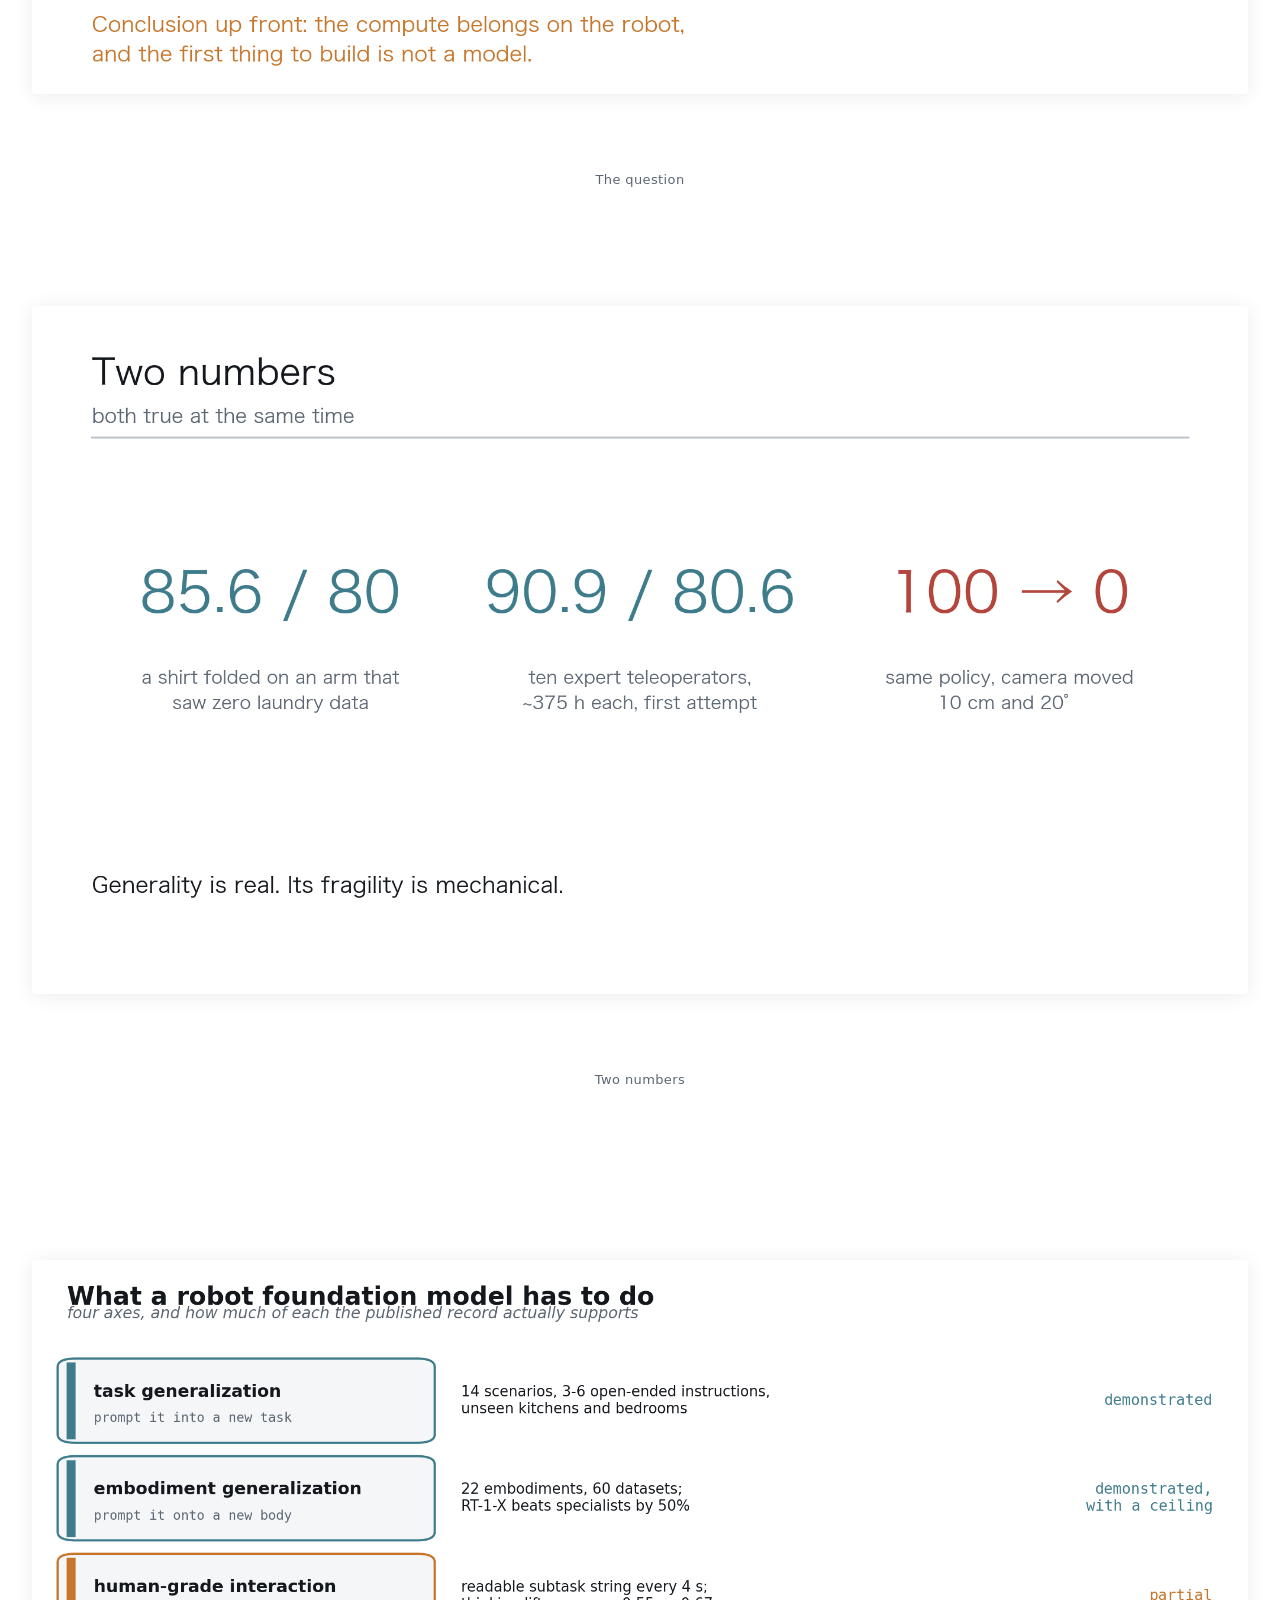
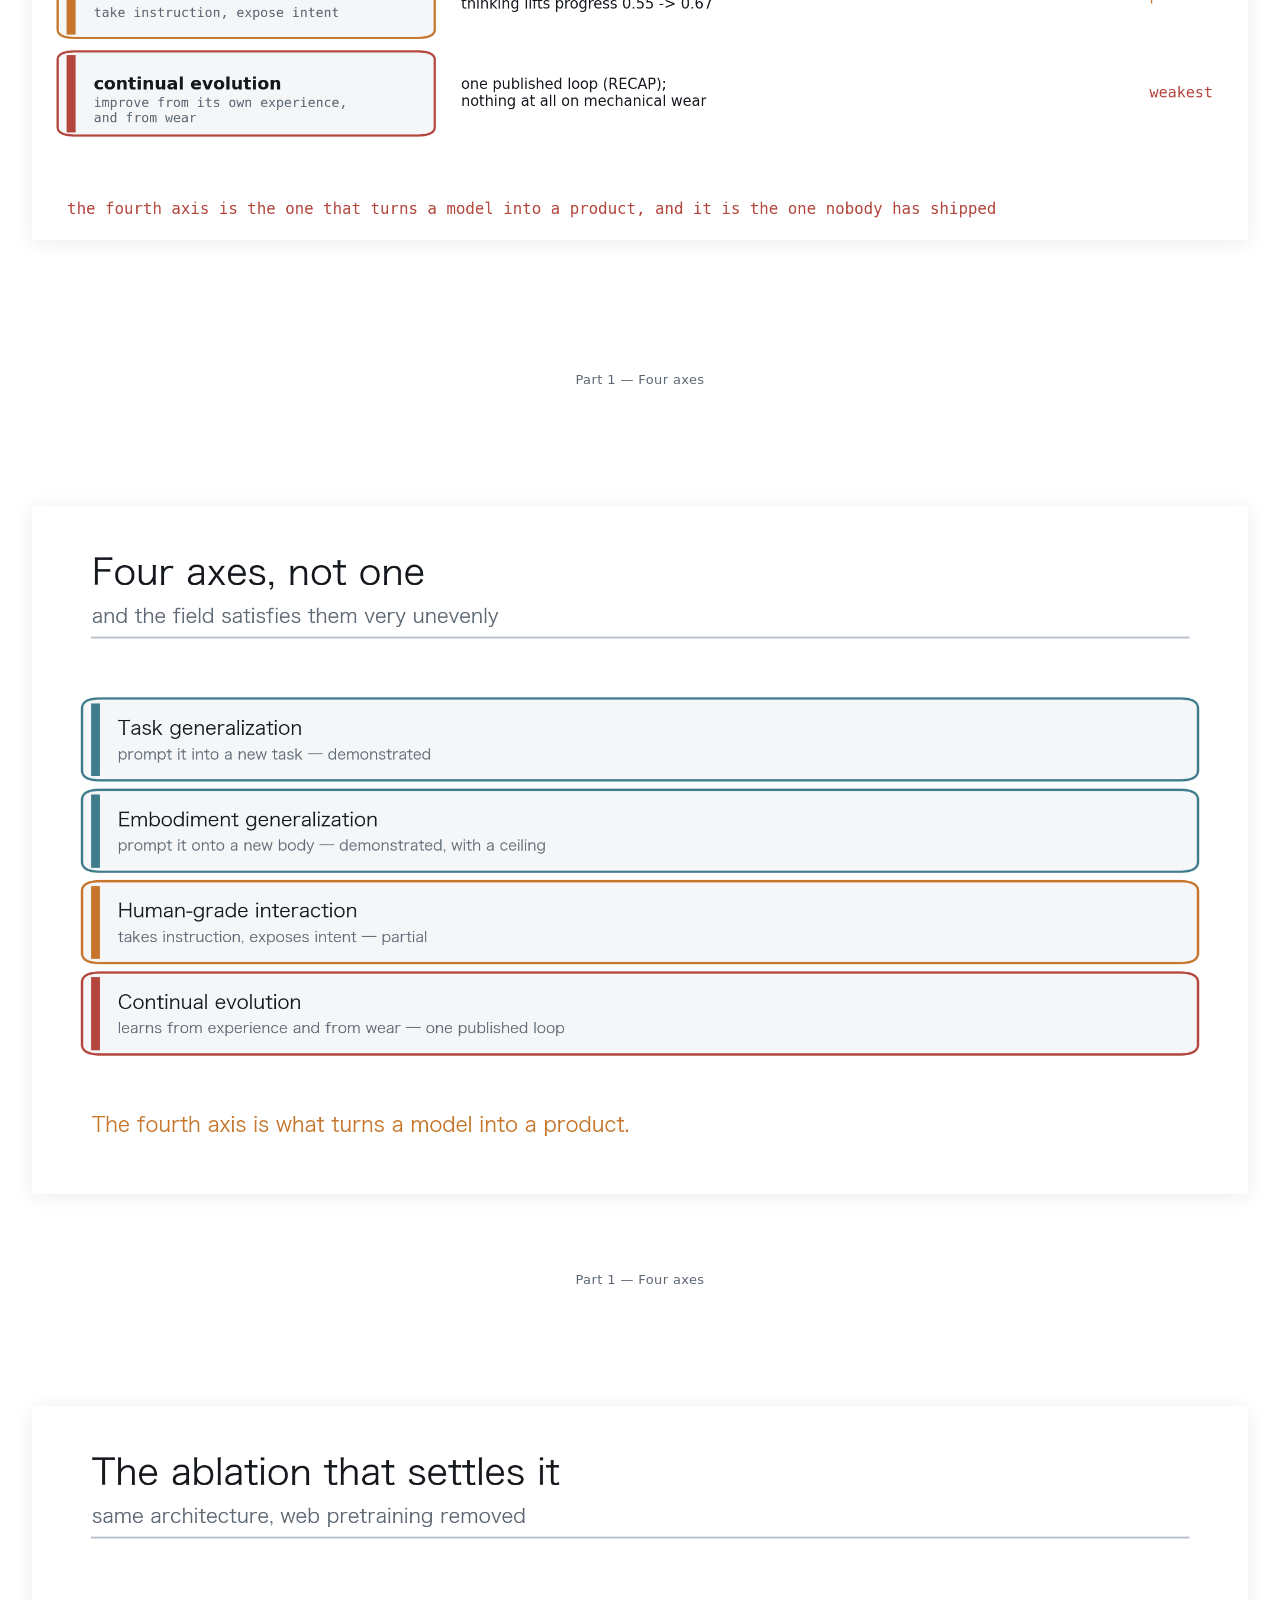
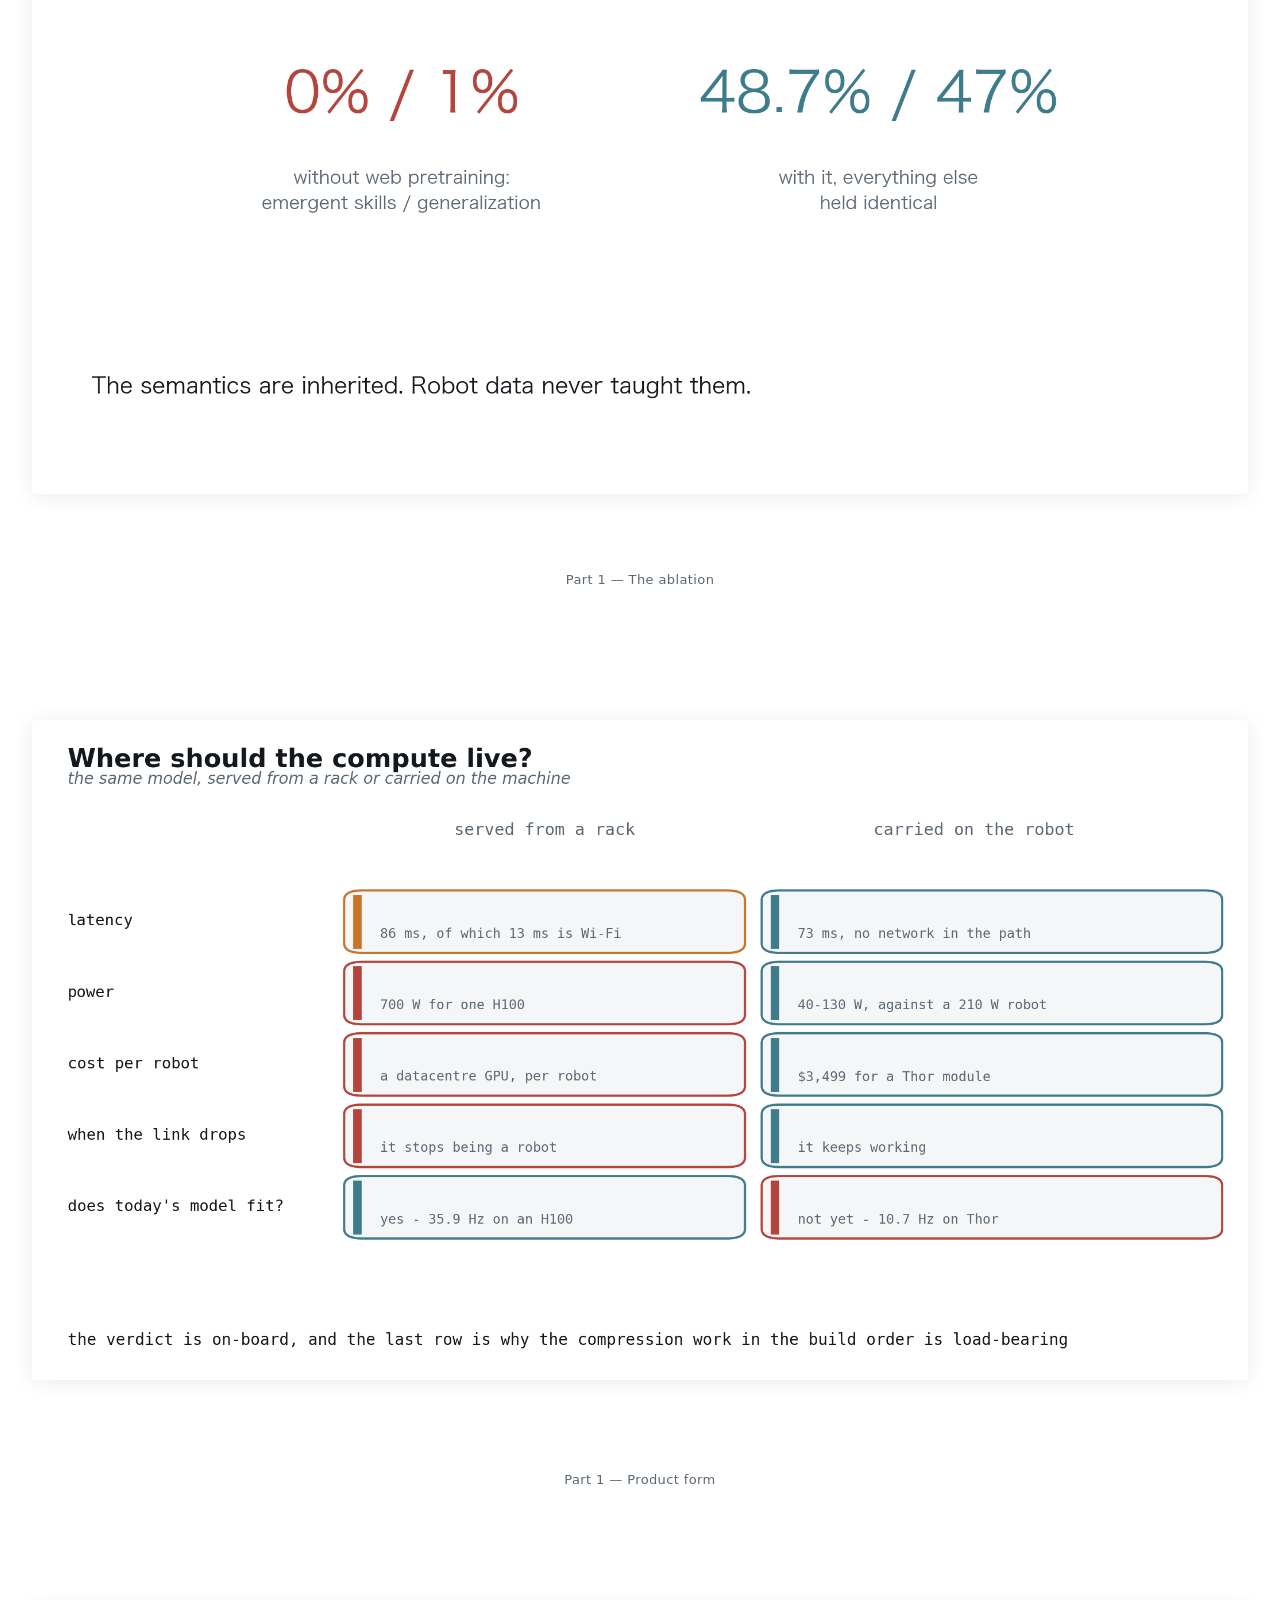
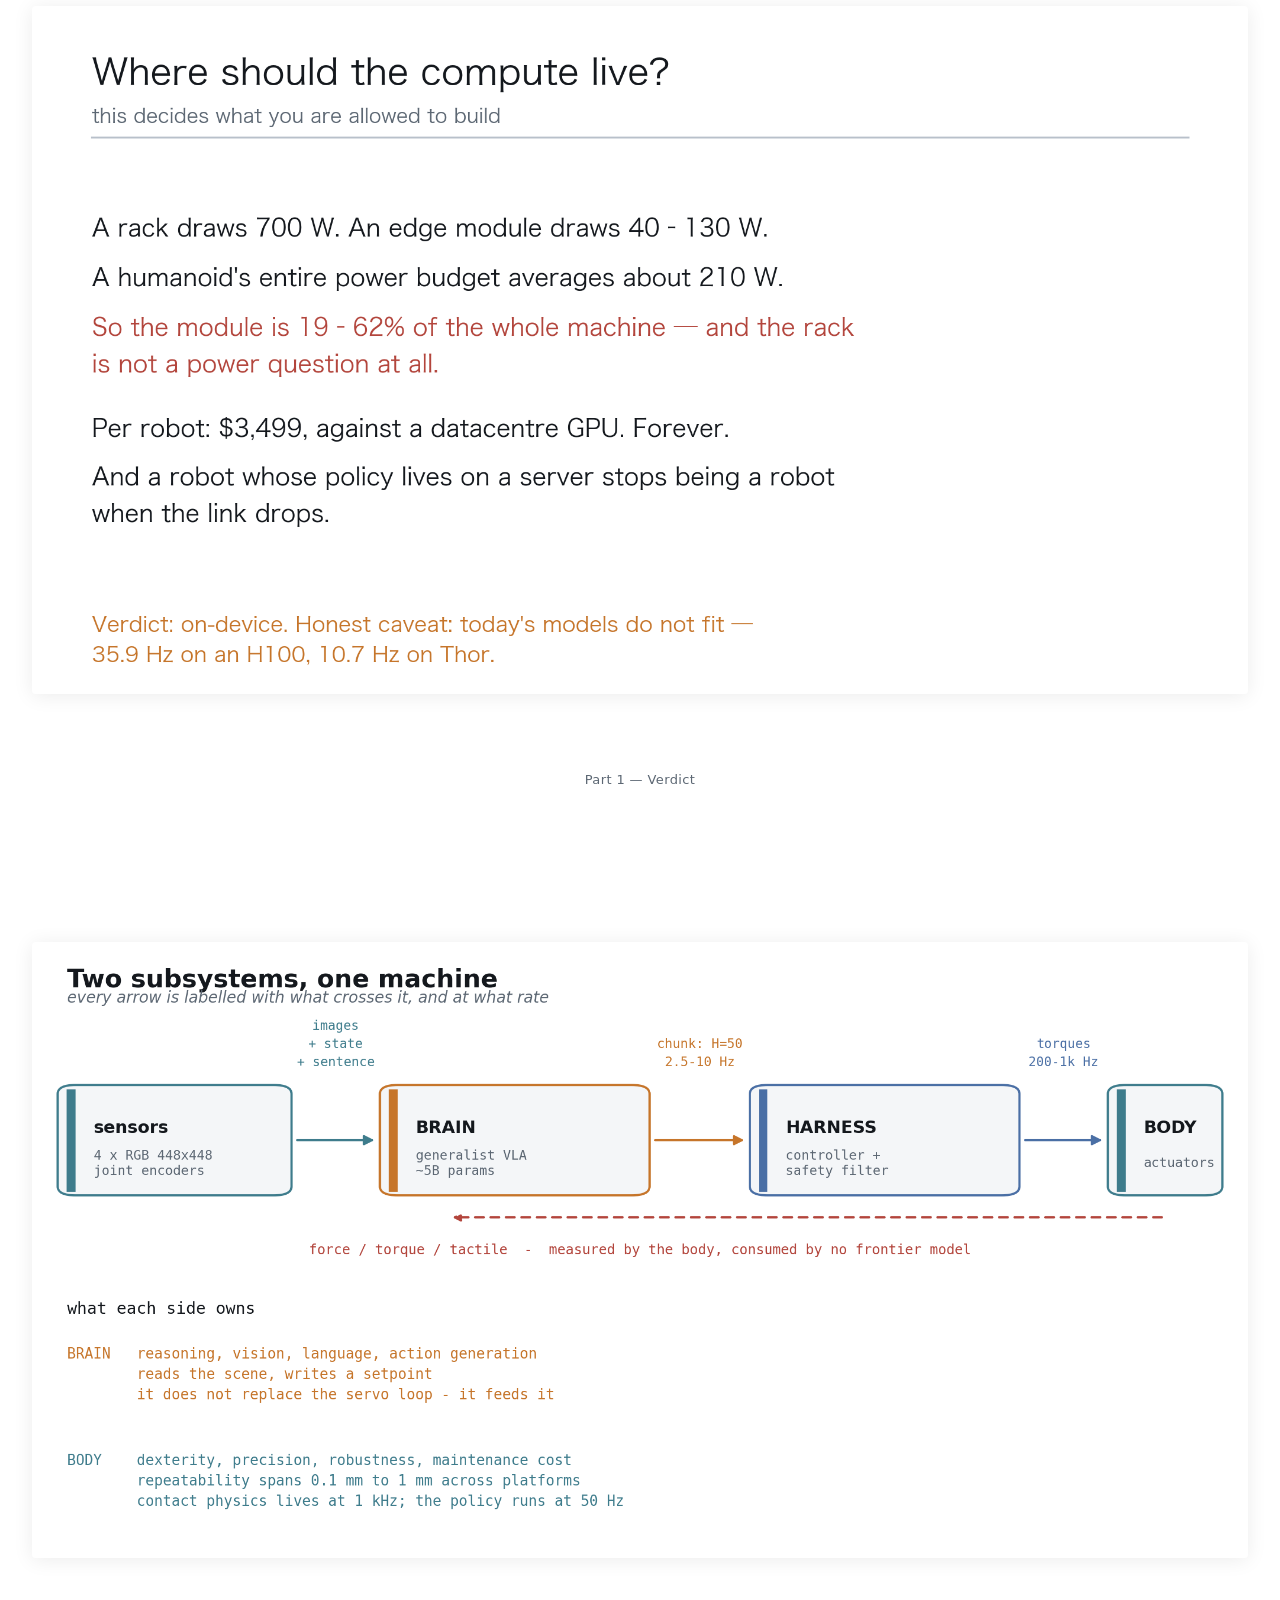
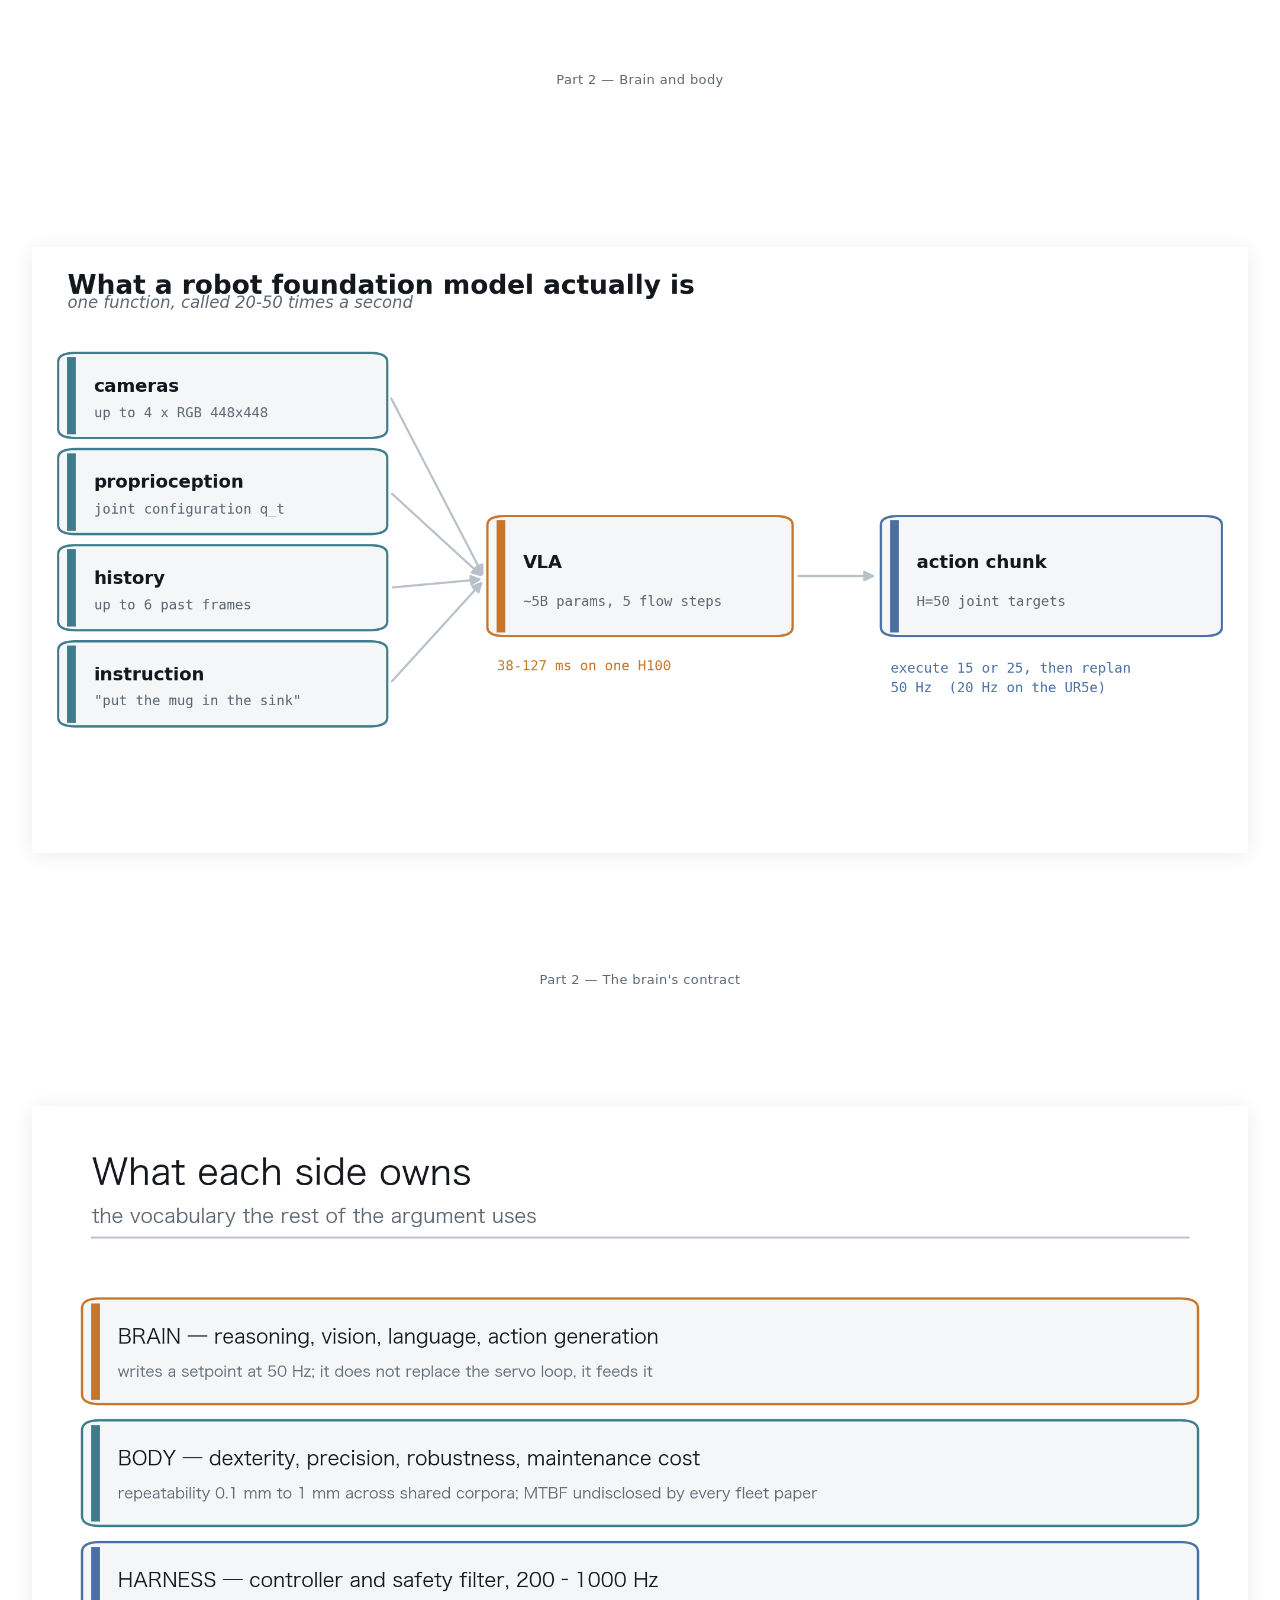
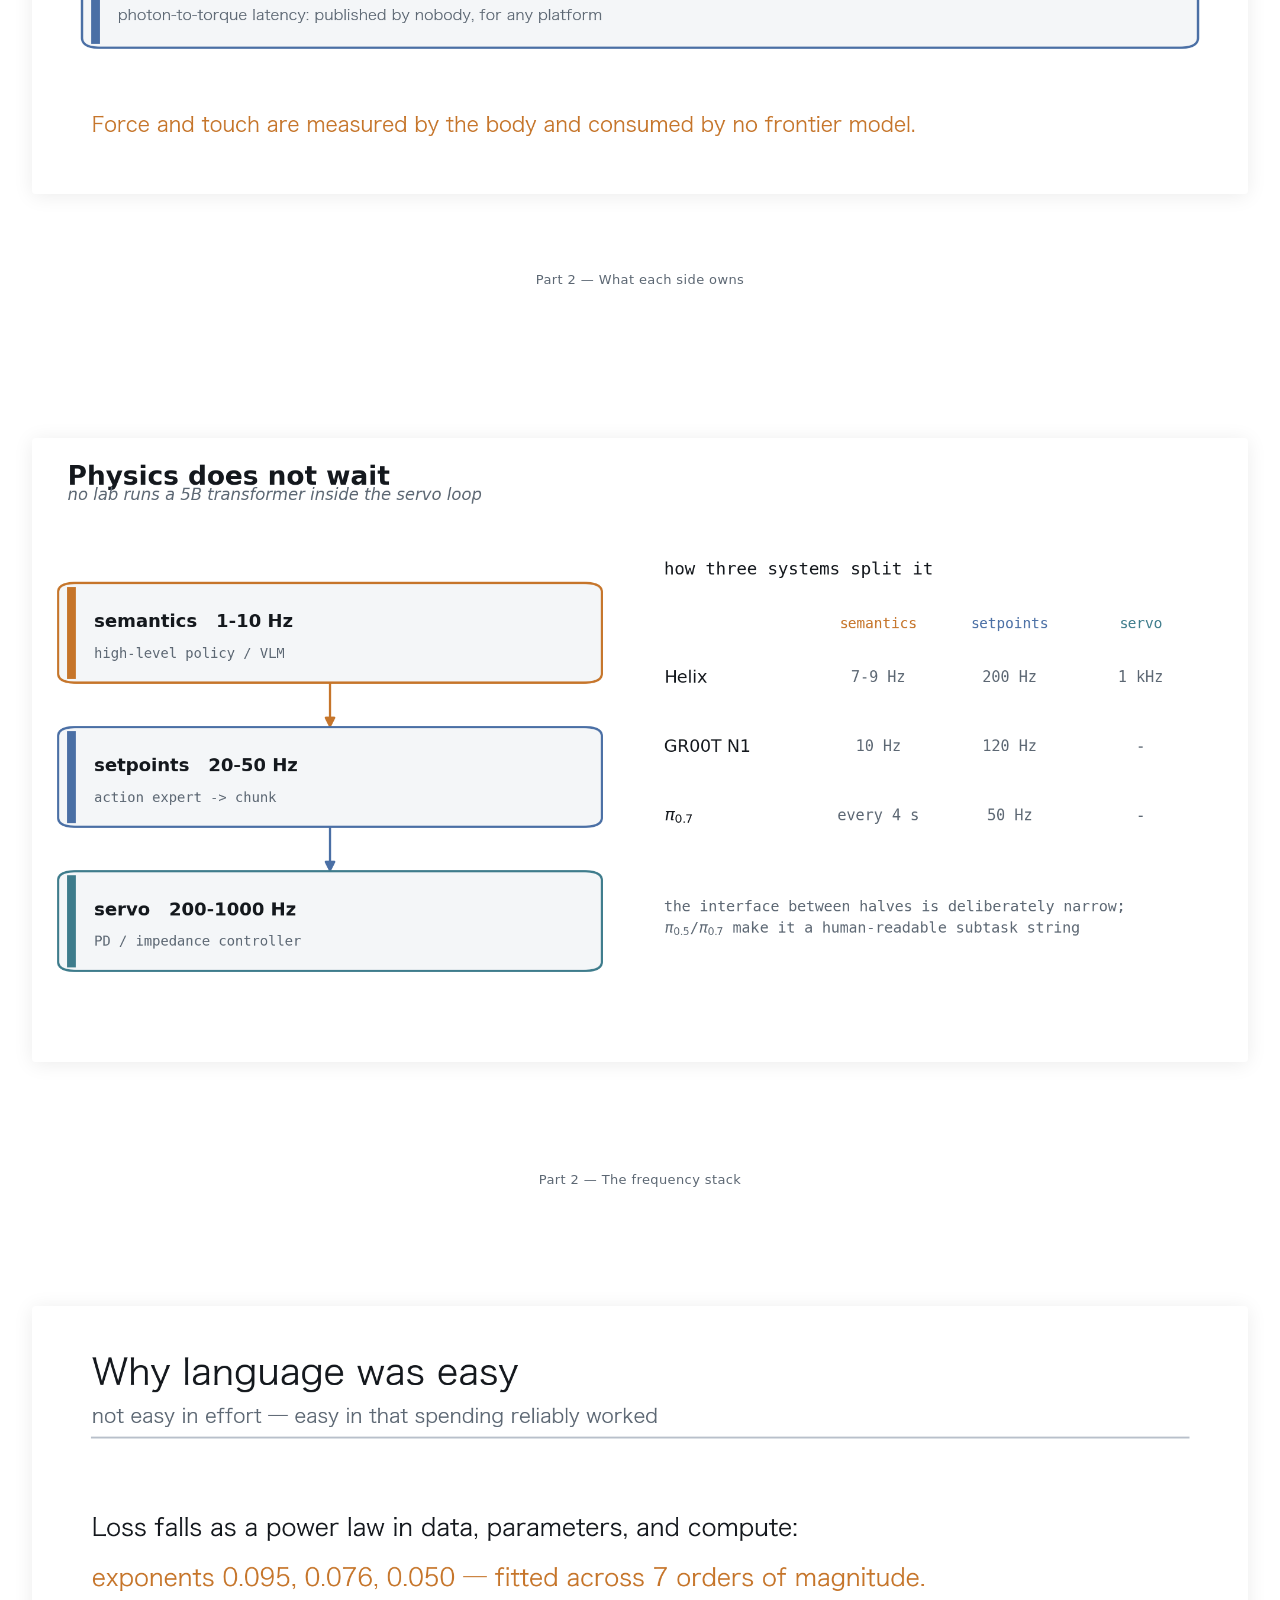
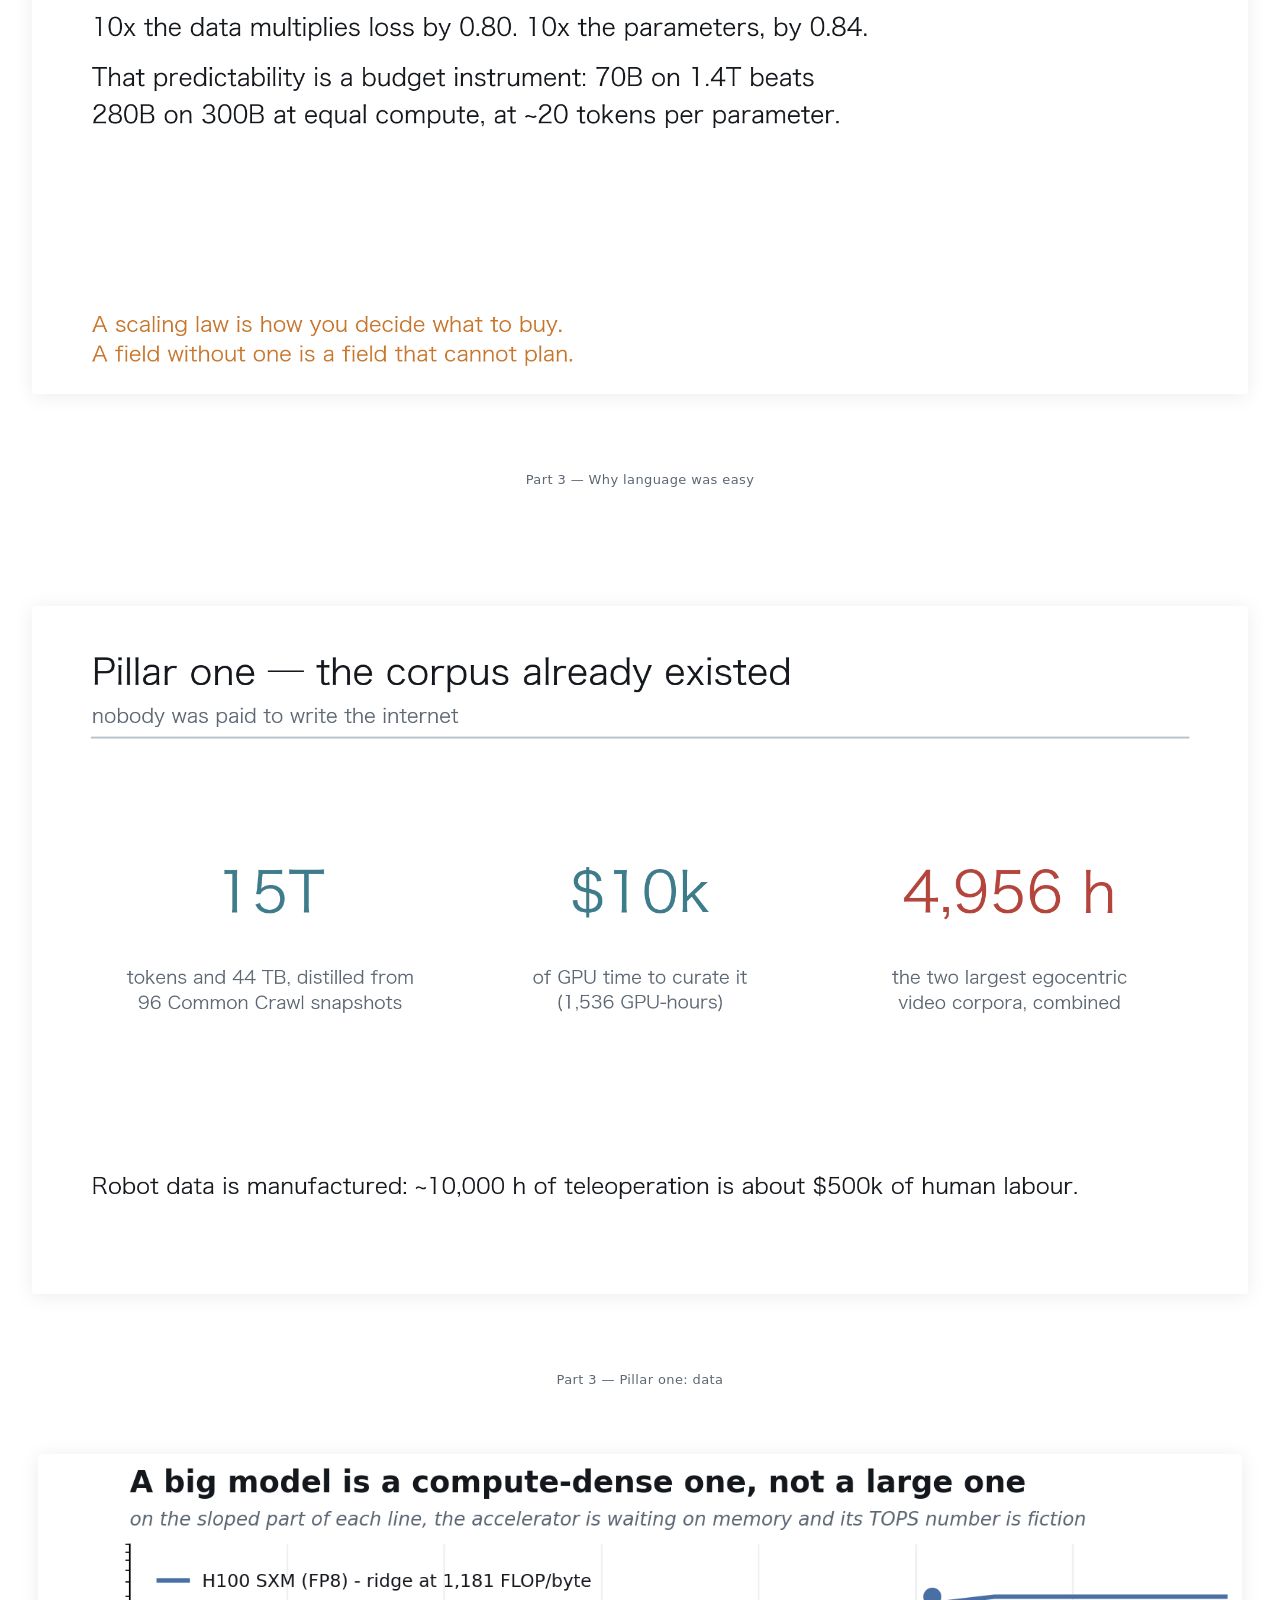
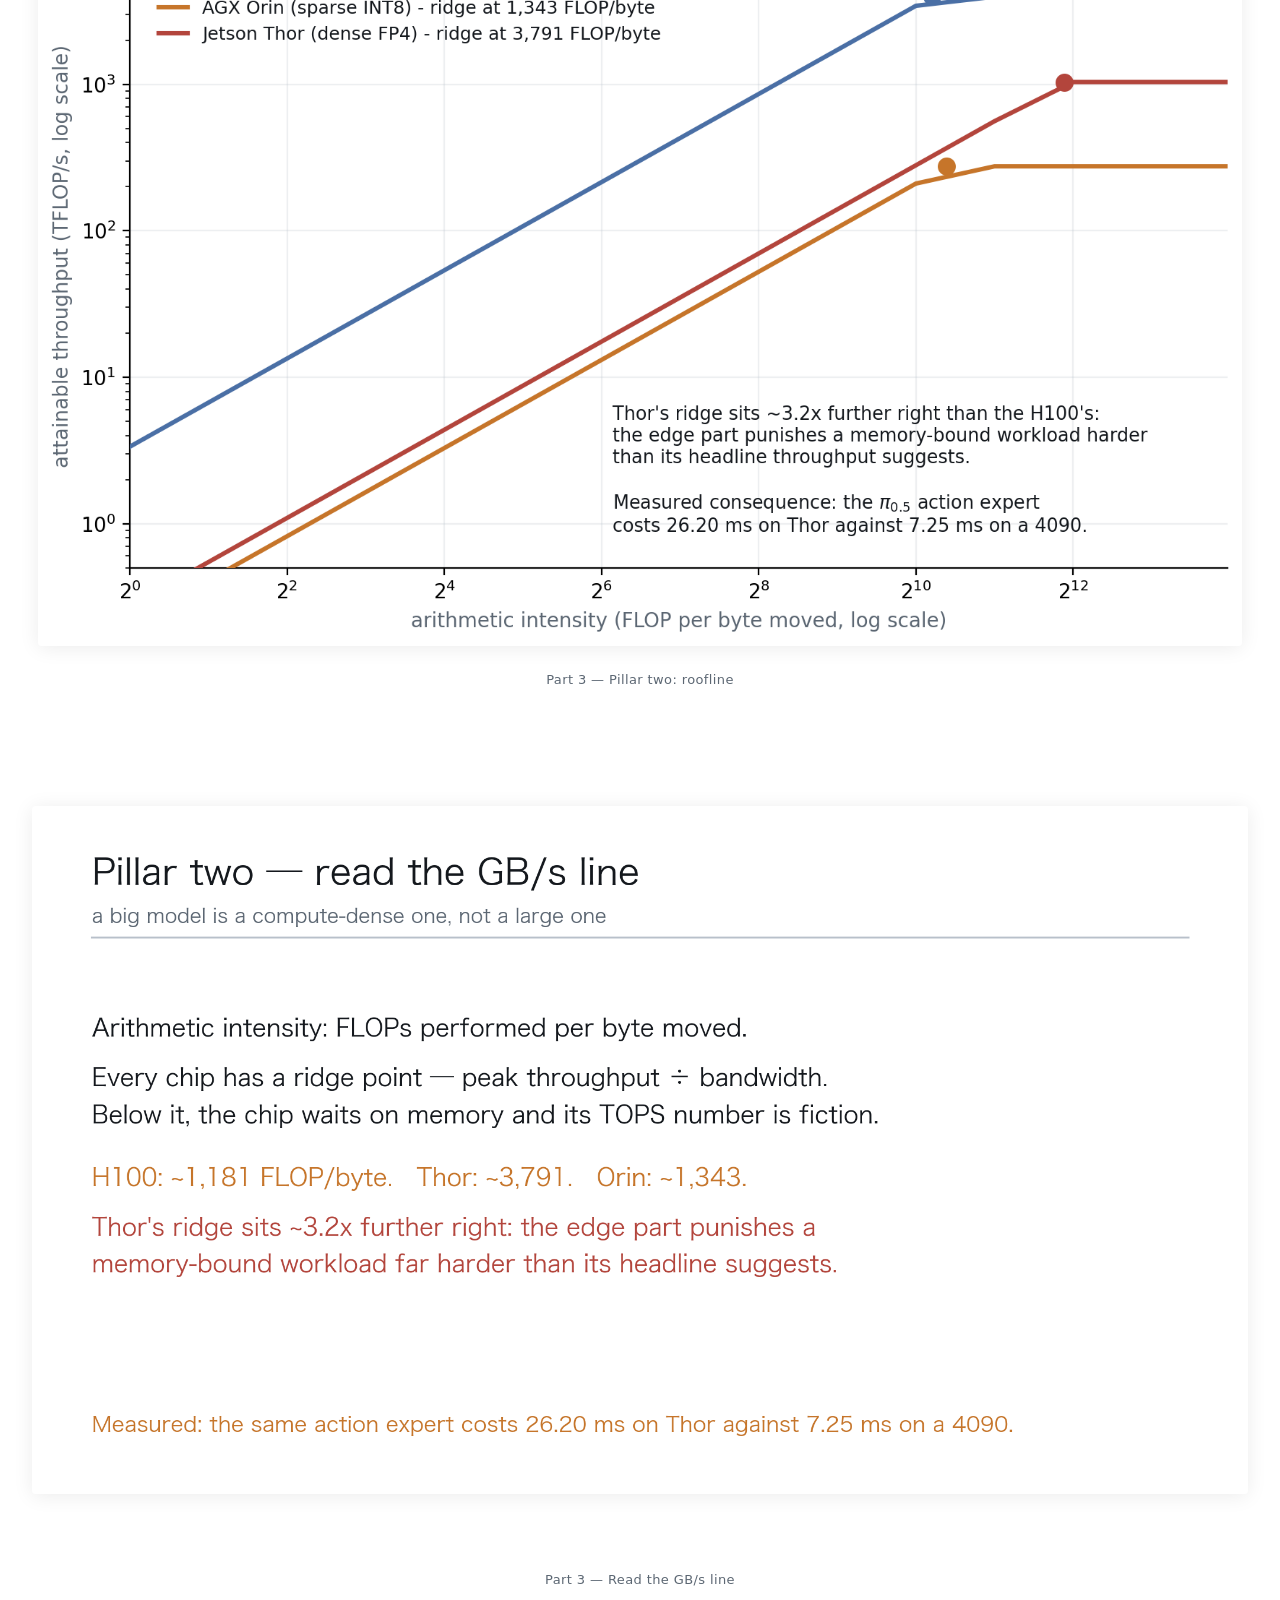
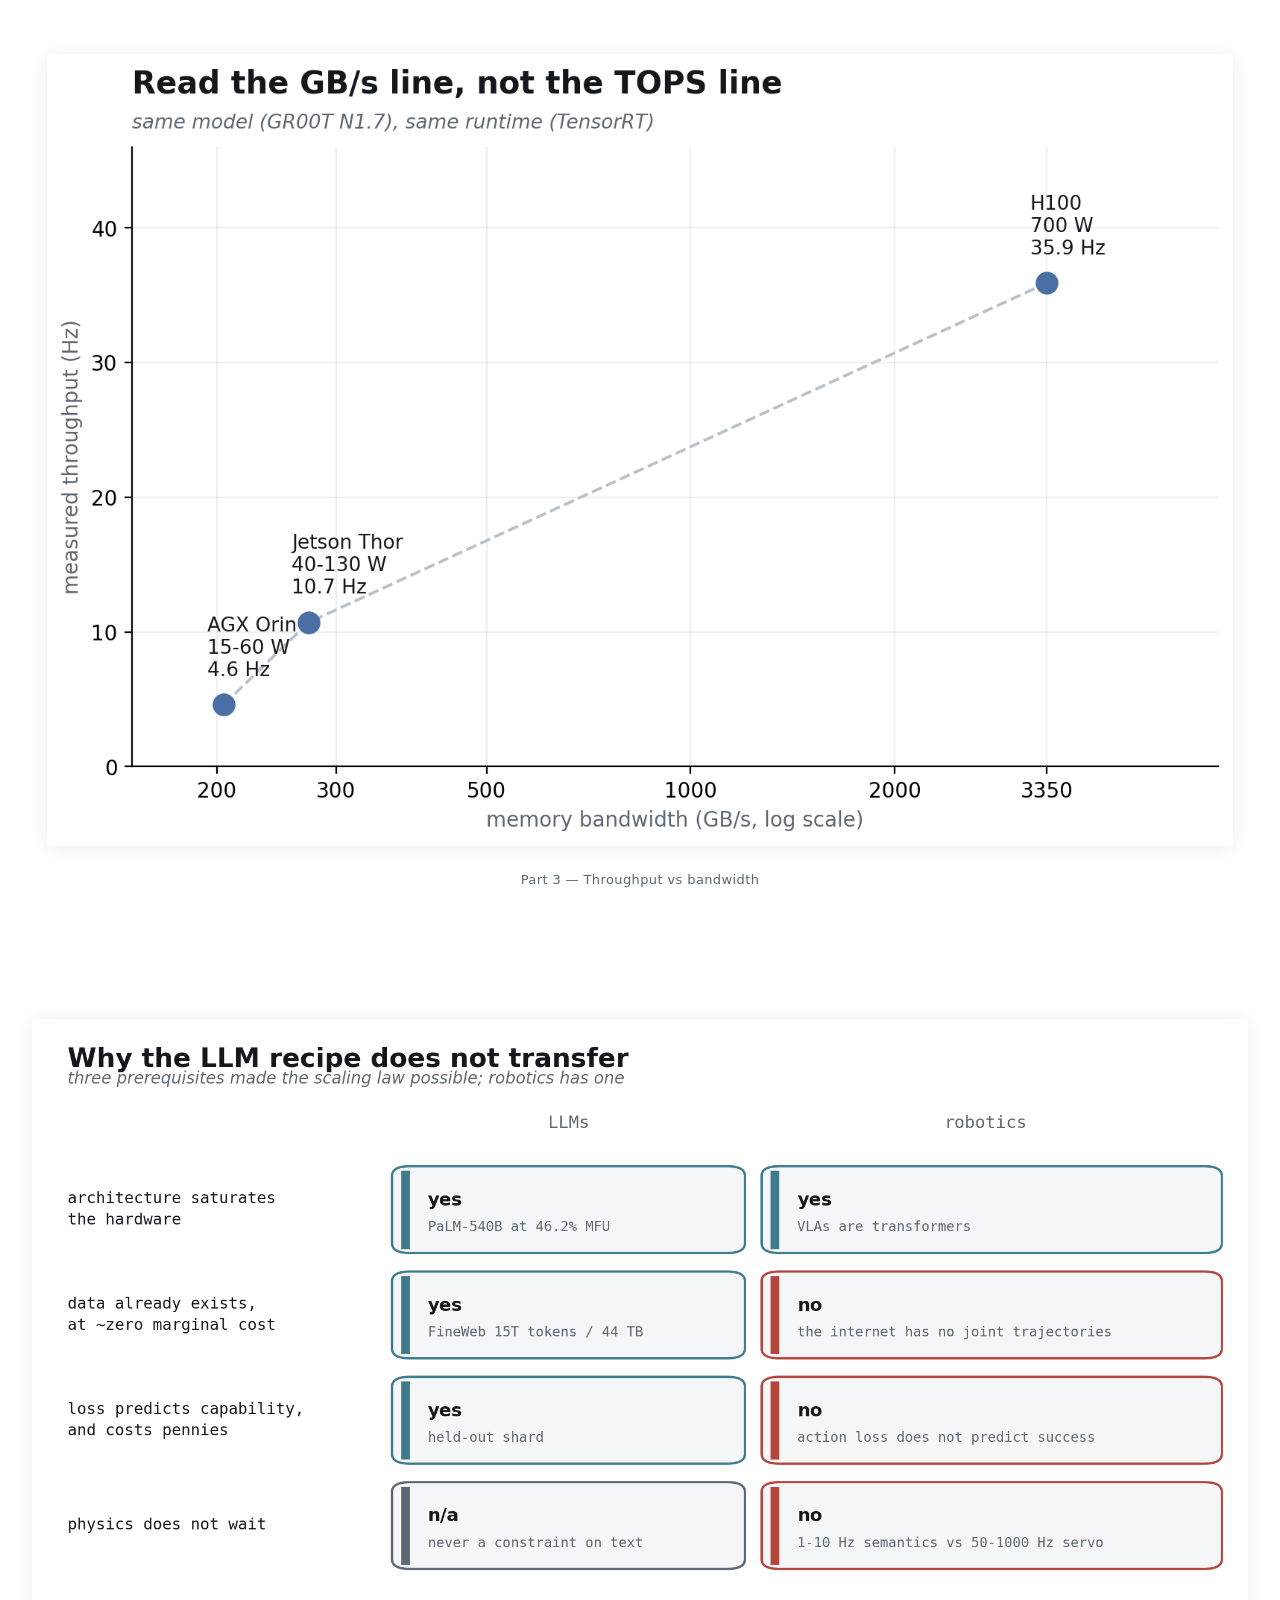
==== commit 5c8218ce: "refactor(vla): republish with the I/O contract in the brain section Co-Authored-By: Claude Opus 5 (1" ====
--- a/static/slides/rfm/index.html
+++ b/static/slides/rfm/index.html
@@ -51,11 +51,11 @@
 <div class="slide" data-n="3" data-slide="s02-two-numbers"><img src="slides/s02-two-numbers.en.png" alt="Two numbers"><div class="slide-label" data-label-en="Two numbers" data-label-zh="两个数字">Two numbers</div></div>
 <div class="slide" data-n="4"><img src="figures/f11-capability-axes.png" alt="Part 1 — Four axes"><div class="slide-label" data-label-en="Part 1 — Four axes" data-label-zh="第 1 部分 — 四条轴">Part 1 — Four axes</div></div>
 <div class="slide" data-n="5" data-slide="s03-four-axes"><img src="slides/s03-four-axes.en.png" alt="Part 1 — Four axes"><div class="slide-label" data-label-en="Part 1 — Four axes" data-label-zh="第 1 部分 — 四条轴">Part 1 — Four axes</div></div>
-<div class="slide" data-n="6"><img src="figures/f01-io-contract.png" alt="Part 1 — The contract"><div class="slide-label" data-label-en="Part 1 — The contract" data-label-zh="第 1 部分 — 输入输出契约">Part 1 — The contract</div></div>
-<div class="slide" data-n="7" data-slide="s04-ablation"><img src="slides/s04-ablation.en.png" alt="Part 1 — The ablation"><div class="slide-label" data-label-en="Part 1 — The ablation" data-label-zh="第 1 部分 — 决定性消融">Part 1 — The ablation</div></div>
-<div class="slide" data-n="8"><img src="figures/f10-product-form.png" alt="Part 1 — Product form"><div class="slide-label" data-label-en="Part 1 — Product form" data-label-zh="第 1 部分 — 产品形态">Part 1 — Product form</div></div>
-<div class="slide" data-n="9" data-slide="s05-product-form"><img src="slides/s05-product-form.en.png" alt="Part 1 — Verdict"><div class="slide-label" data-label-en="Part 1 — Verdict" data-label-zh="第 1 部分 — 结论">Part 1 — Verdict</div></div>
-<div class="slide" data-n="10"><img src="figures/f12-brain-body.png" alt="Part 2 — Brain and body"><div class="slide-label" data-label-en="Part 2 — Brain and body" data-label-zh="第 2 部分 — 大脑与身体">Part 2 — Brain and body</div></div>
+<div class="slide" data-n="6" data-slide="s04-ablation"><img src="slides/s04-ablation.en.png" alt="Part 1 — The ablation"><div class="slide-label" data-label-en="Part 1 — The ablation" data-label-zh="第 1 部分 — 决定性消融">Part 1 — The ablation</div></div>
+<div class="slide" data-n="7"><img src="figures/f10-product-form.png" alt="Part 1 — Product form"><div class="slide-label" data-label-en="Part 1 — Product form" data-label-zh="第 1 部分 — 产品形态">Part 1 — Product form</div></div>
+<div class="slide" data-n="8" data-slide="s05-product-form"><img src="slides/s05-product-form.en.png" alt="Part 1 — Verdict"><div class="slide-label" data-label-en="Part 1 — Verdict" data-label-zh="第 1 部分 — 结论">Part 1 — Verdict</div></div>
+<div class="slide" data-n="9"><img src="figures/f12-brain-body.png" alt="Part 2 — Brain and body"><div class="slide-label" data-label-en="Part 2 — Brain and body" data-label-zh="第 2 部分 — 大脑与身体">Part 2 — Brain and body</div></div>
+<div class="slide" data-n="10"><img src="figures/f01-io-contract.png" alt="Part 2 — The brain's contract"><div class="slide-label" data-label-en="Part 2 — The brain's contract" data-label-zh="第 2 部分 — 大脑的契约">Part 2 — The brain's contract</div></div>
 <div class="slide" data-n="11" data-slide="s06-brain-body"><img src="slides/s06-brain-body.en.png" alt="Part 2 — What each side owns"><div class="slide-label" data-label-en="Part 2 — What each side owns" data-label-zh="第 2 部分 — 各自负责什么">Part 2 — What each side owns</div></div>
 <div class="slide" data-n="12"><img src="figures/f03-frequency-stack.png" alt="Part 2 — The frequency stack"><div class="slide-label" data-label-en="Part 2 — The frequency stack" data-label-zh="第 2 部分 — 频率栈">Part 2 — The frequency stack</div></div>
 <div class="slide" data-n="13" data-slide="s07-scaling-economics"><img src="slides/s07-scaling-economics.en.png" alt="Part 3 — Why language was easy"><div class="slide-label" data-label-en="Part 3 — Why language was easy" data-label-zh="第 3 部分 — 语言为什么容易">Part 3 — Why language was easy</div></div>
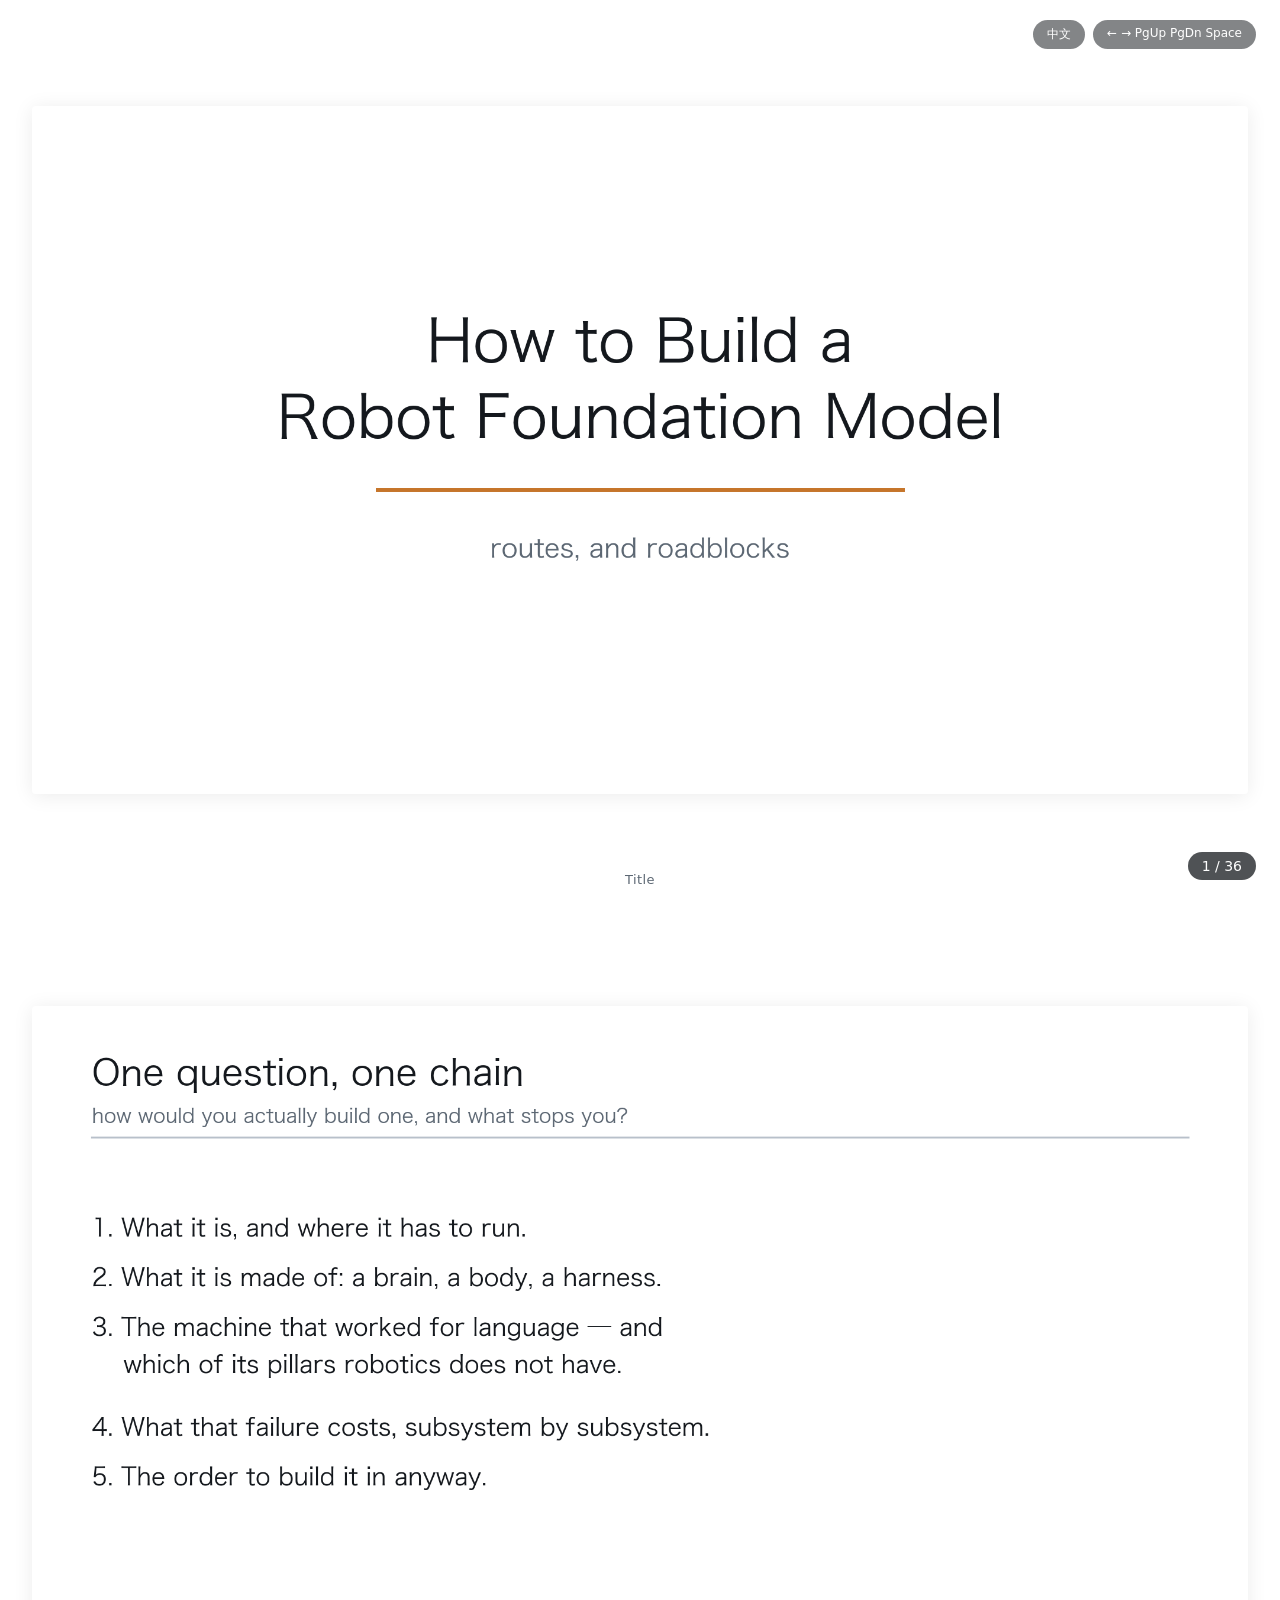
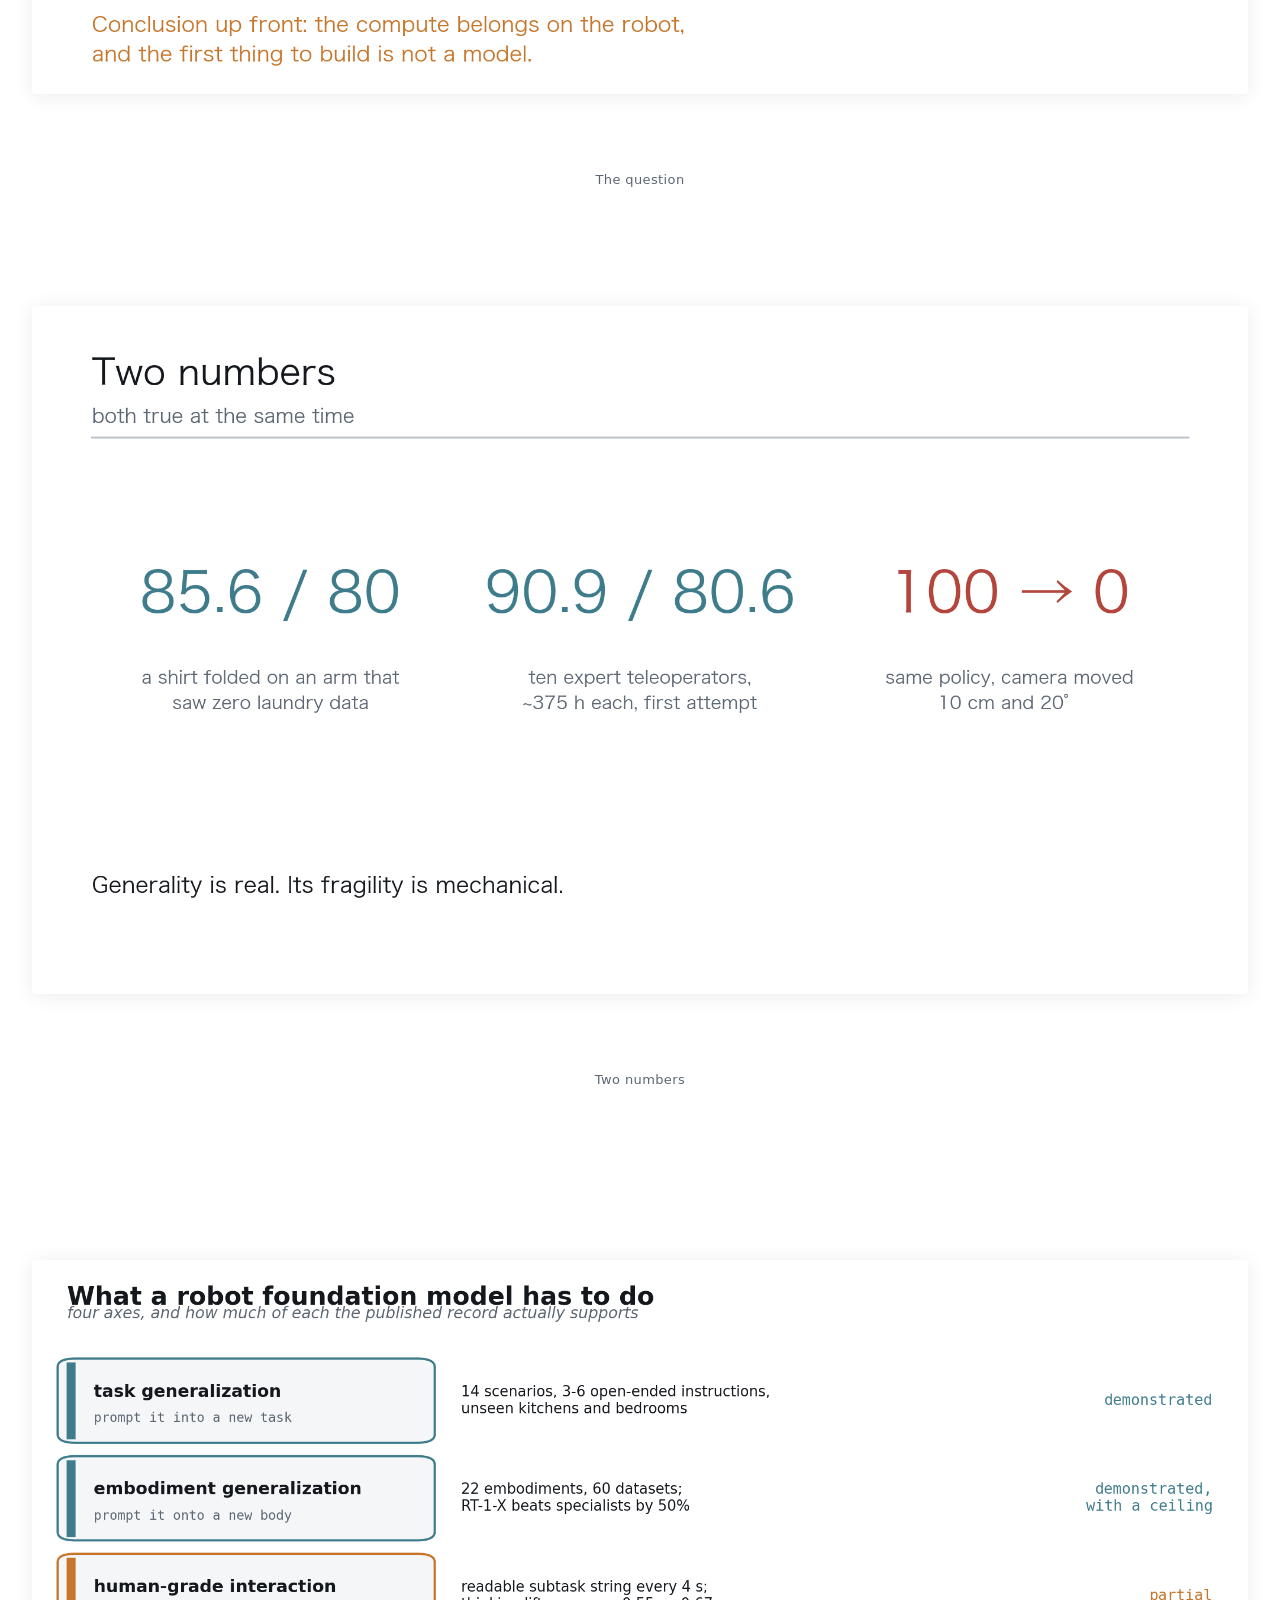
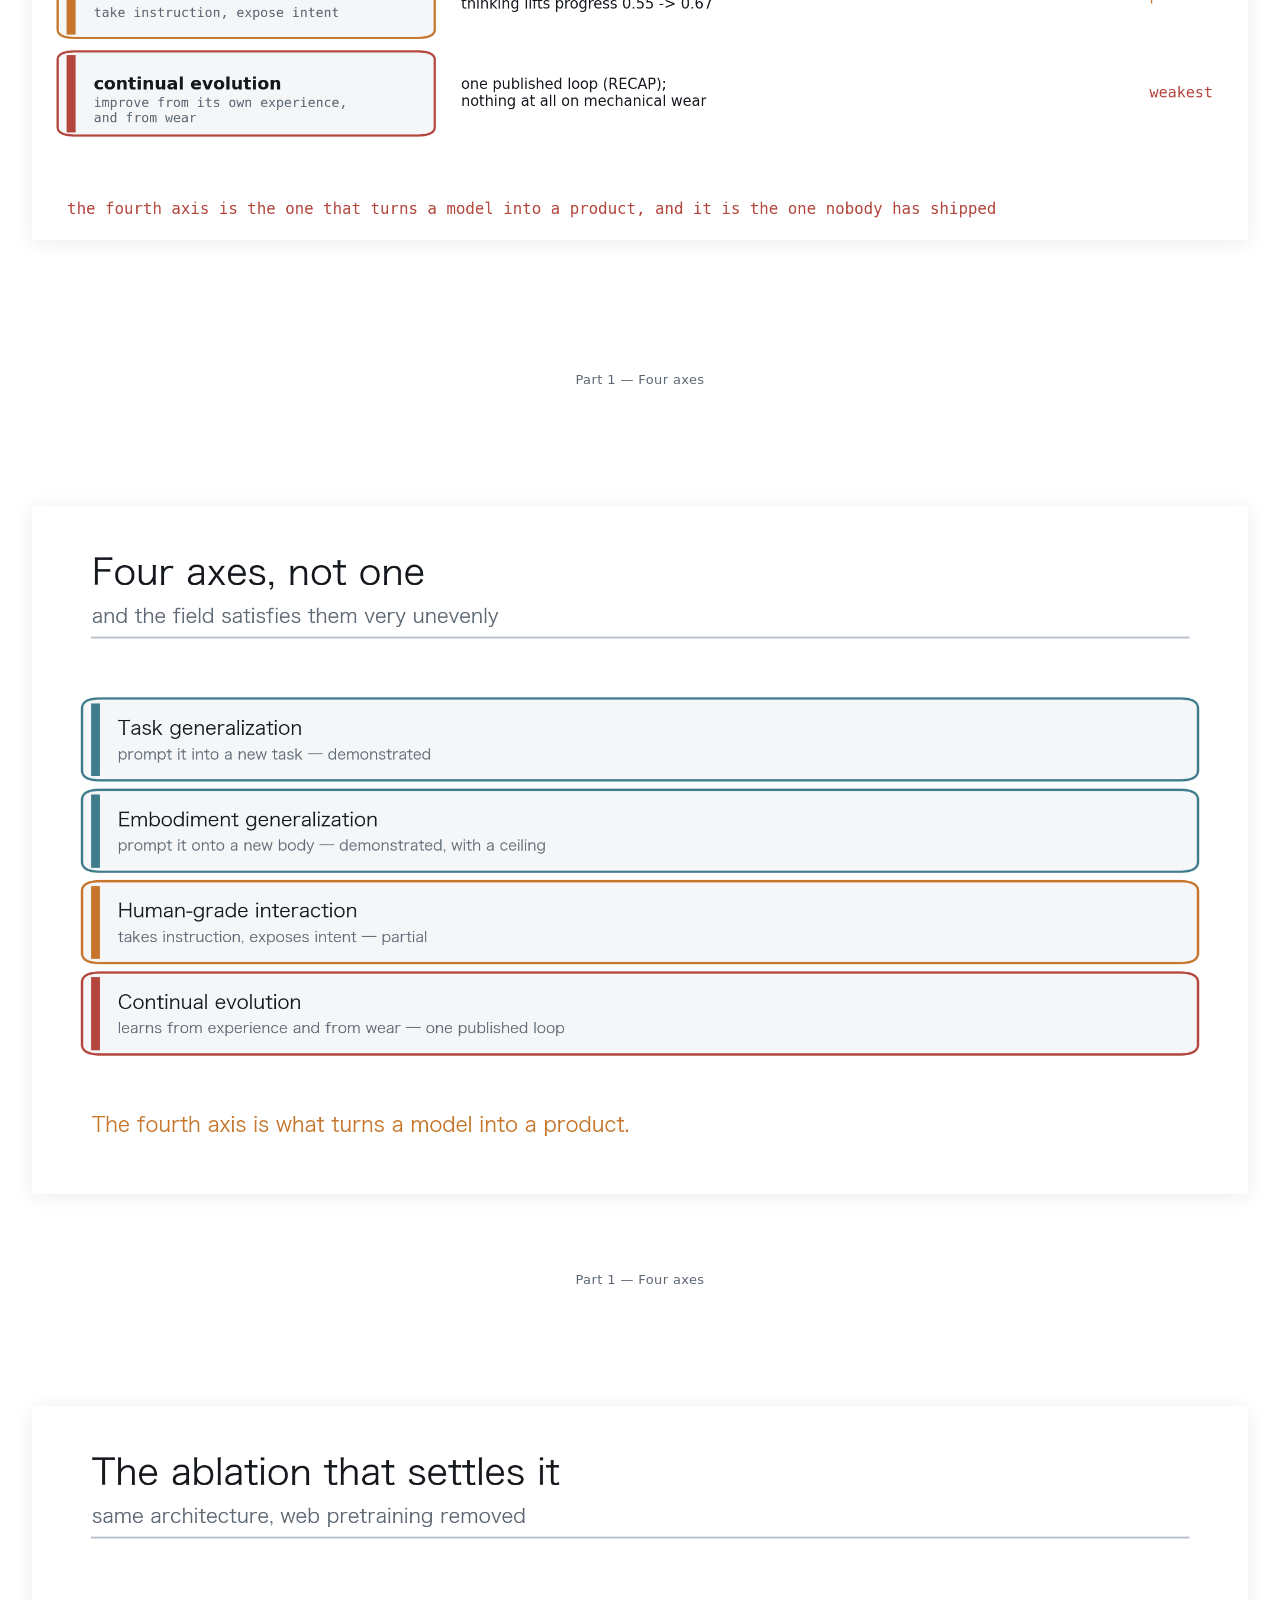
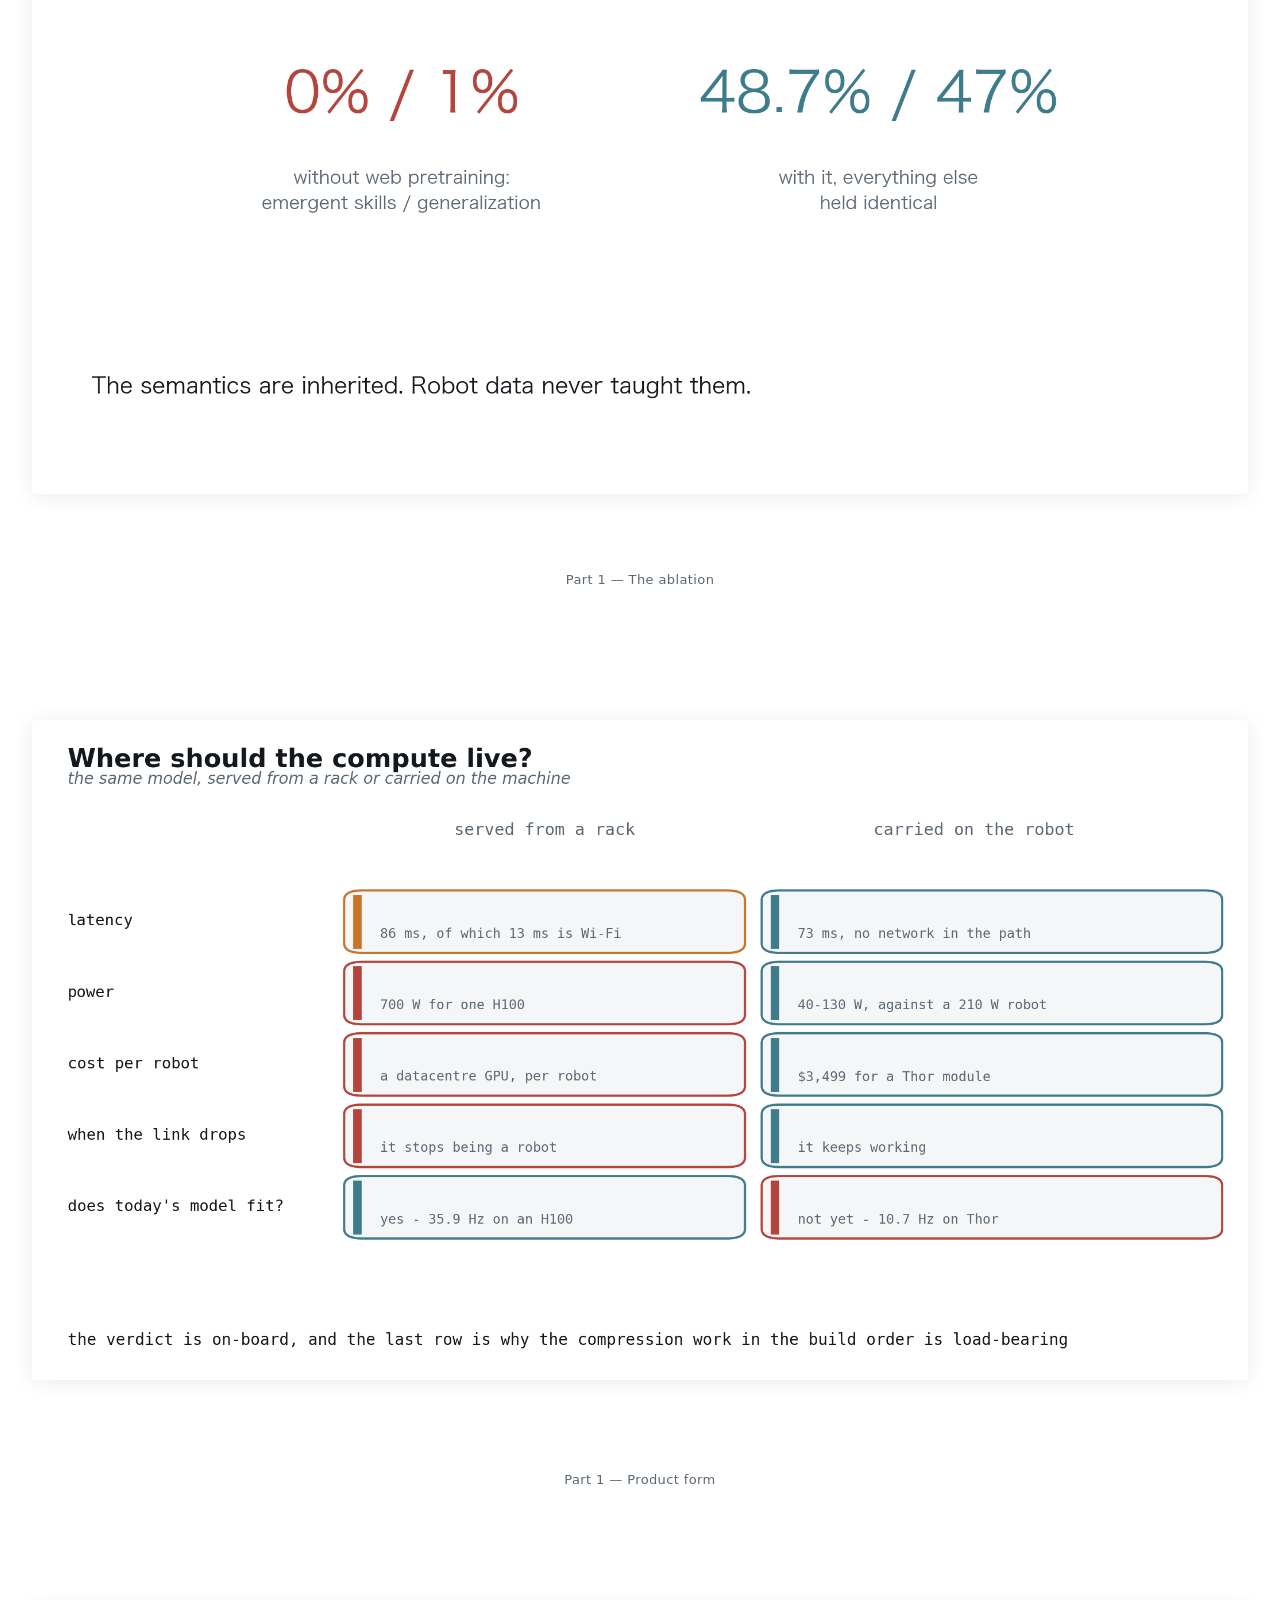
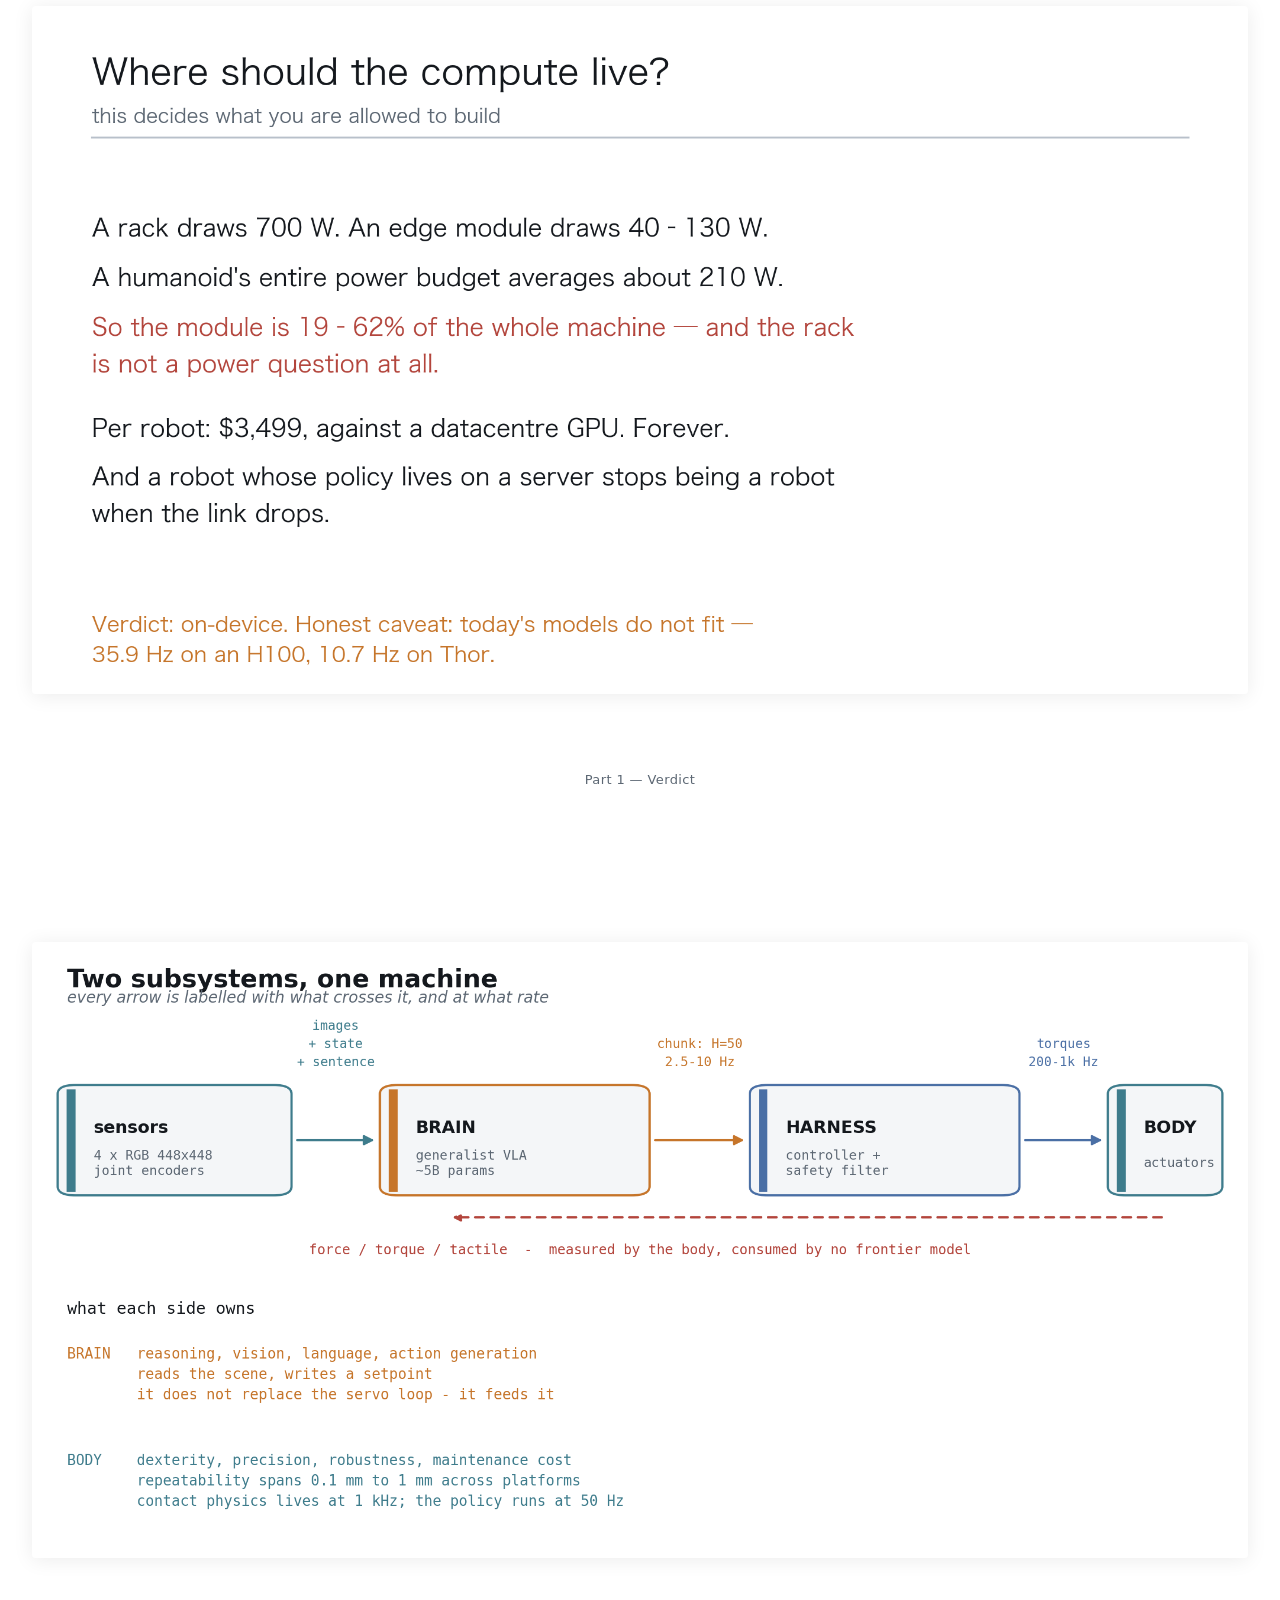
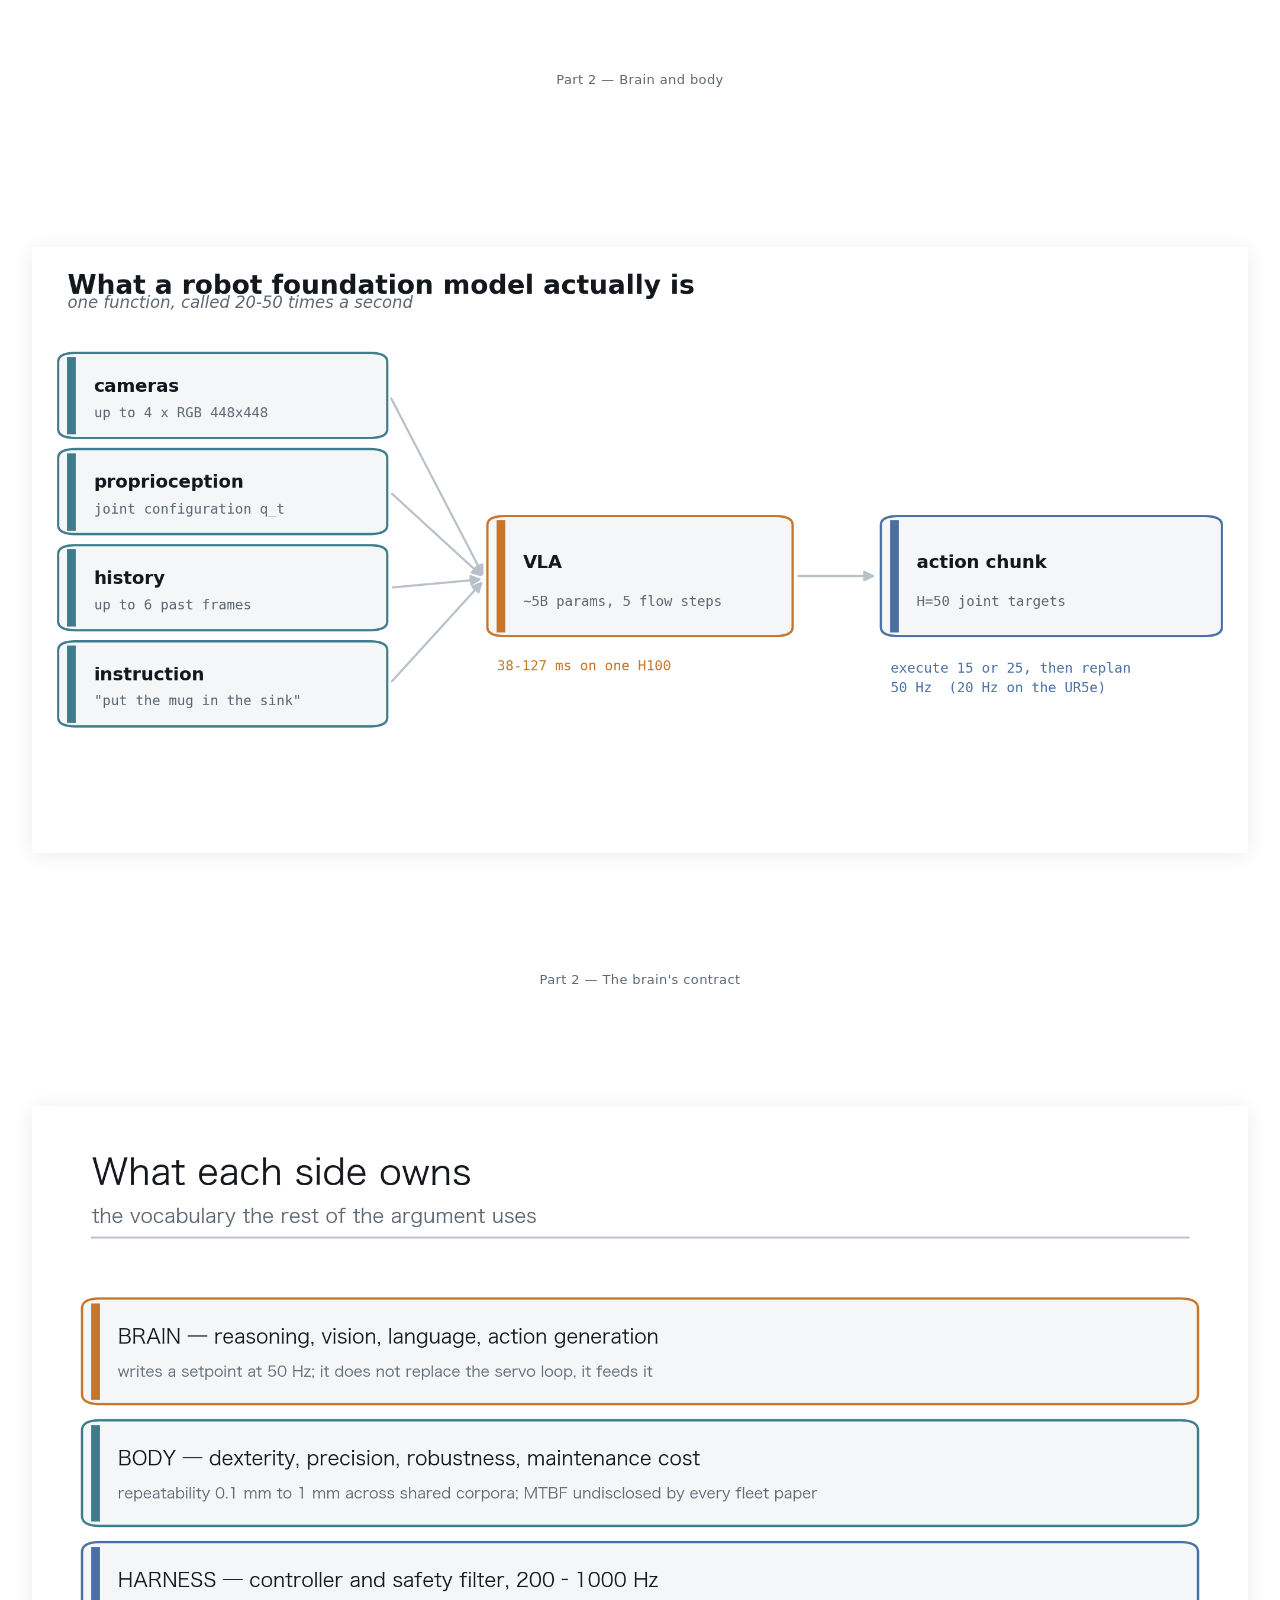
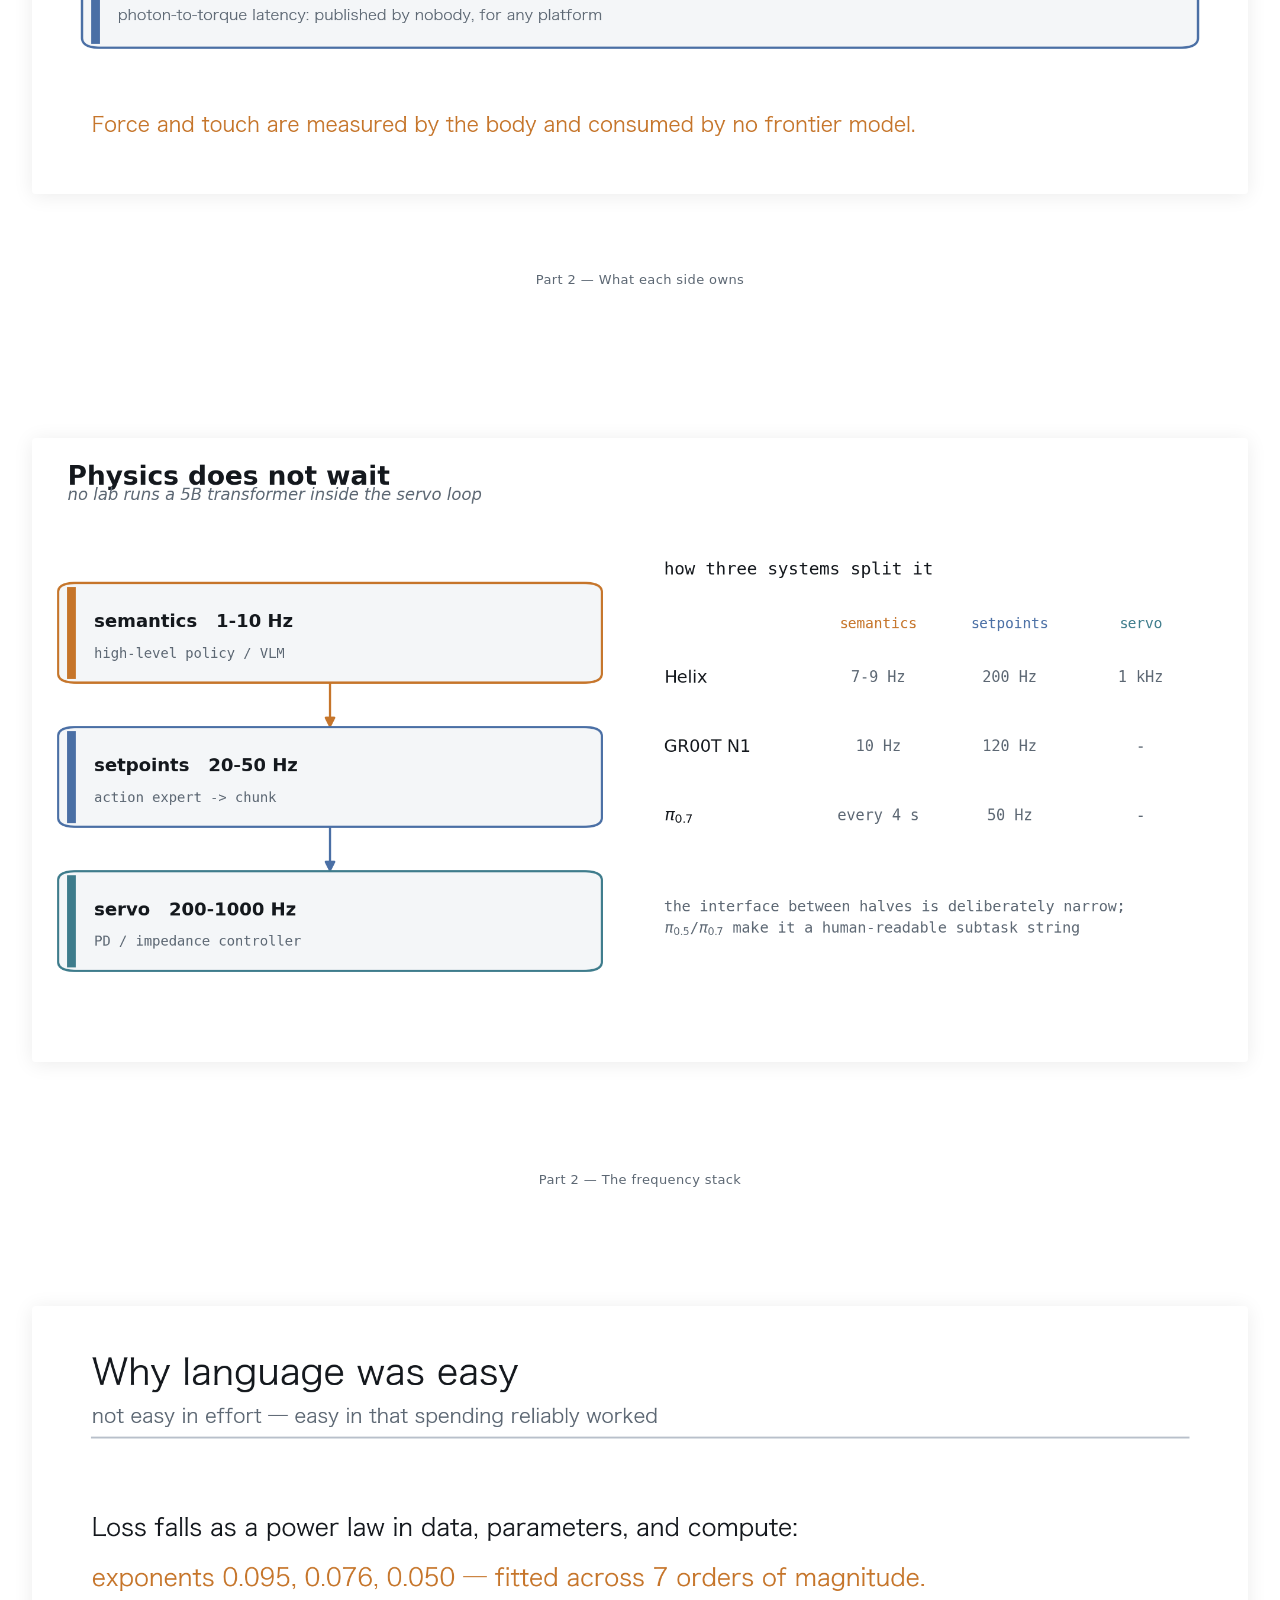
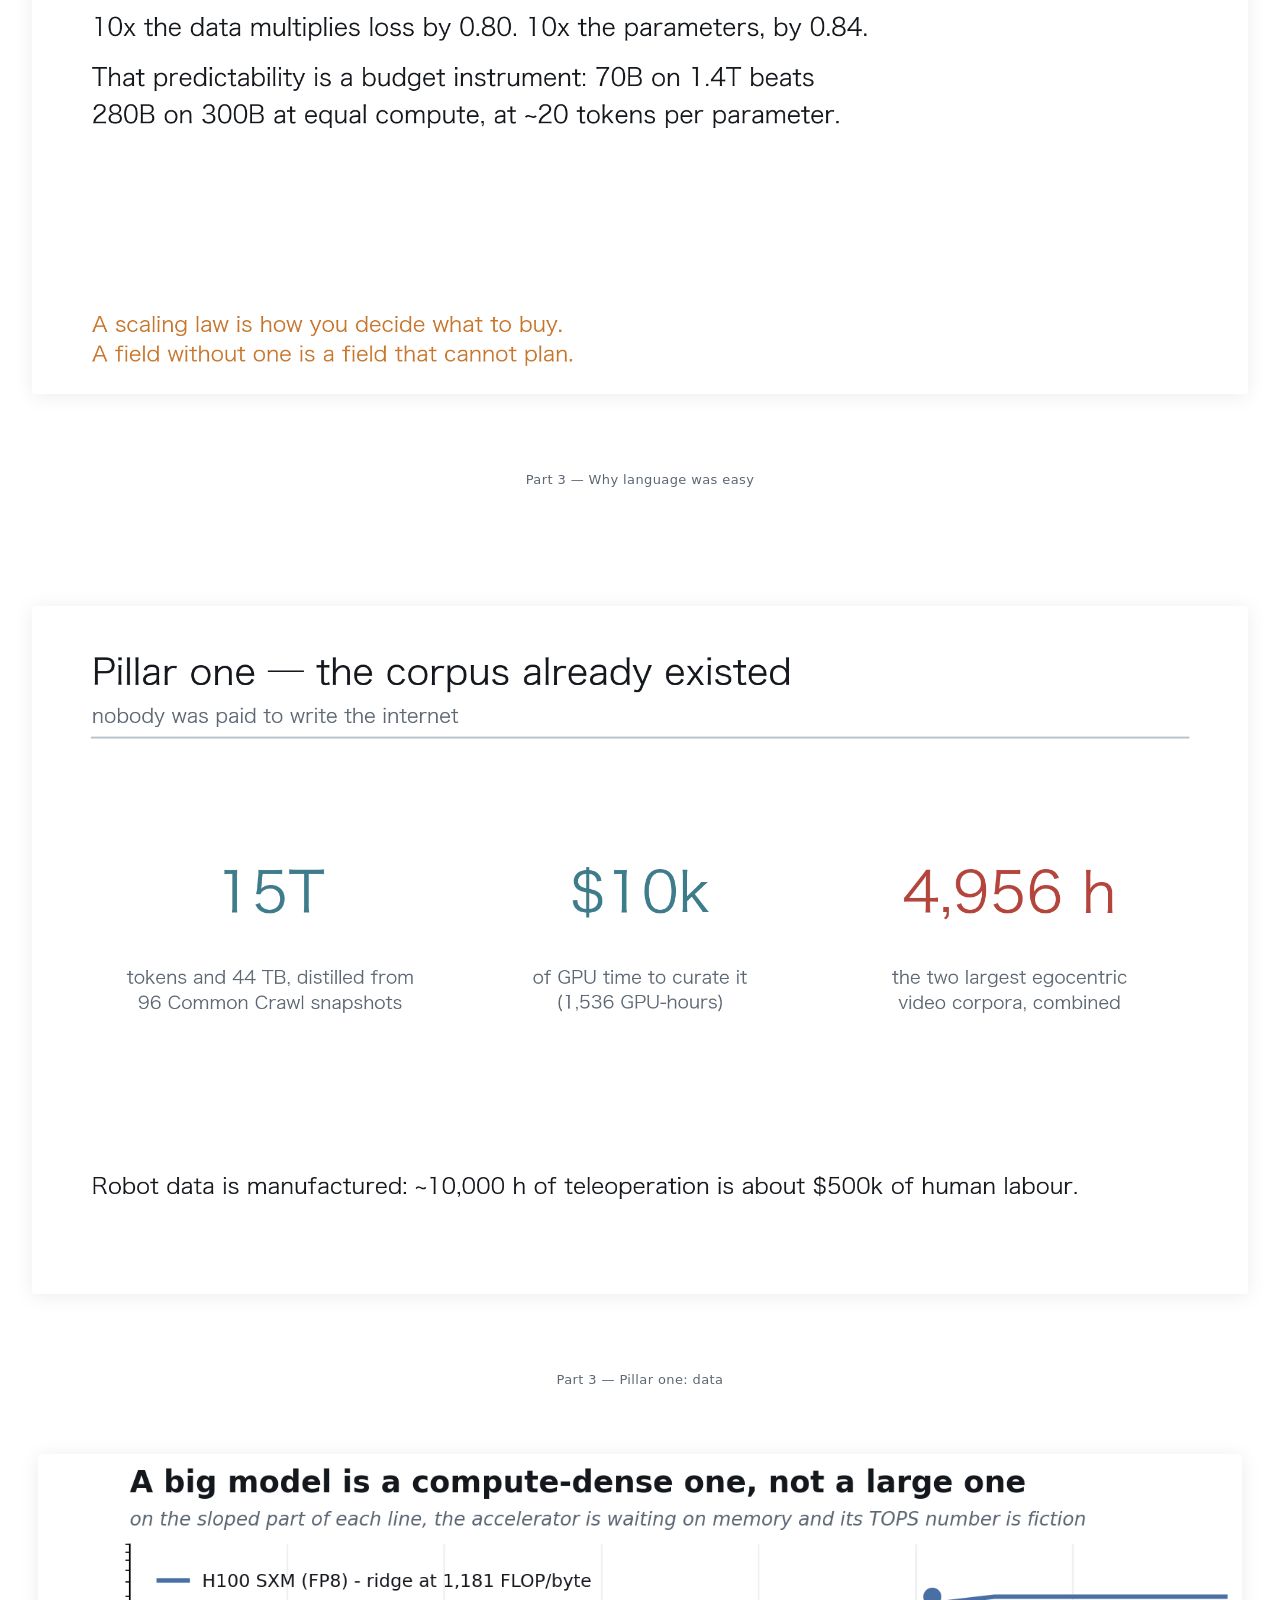
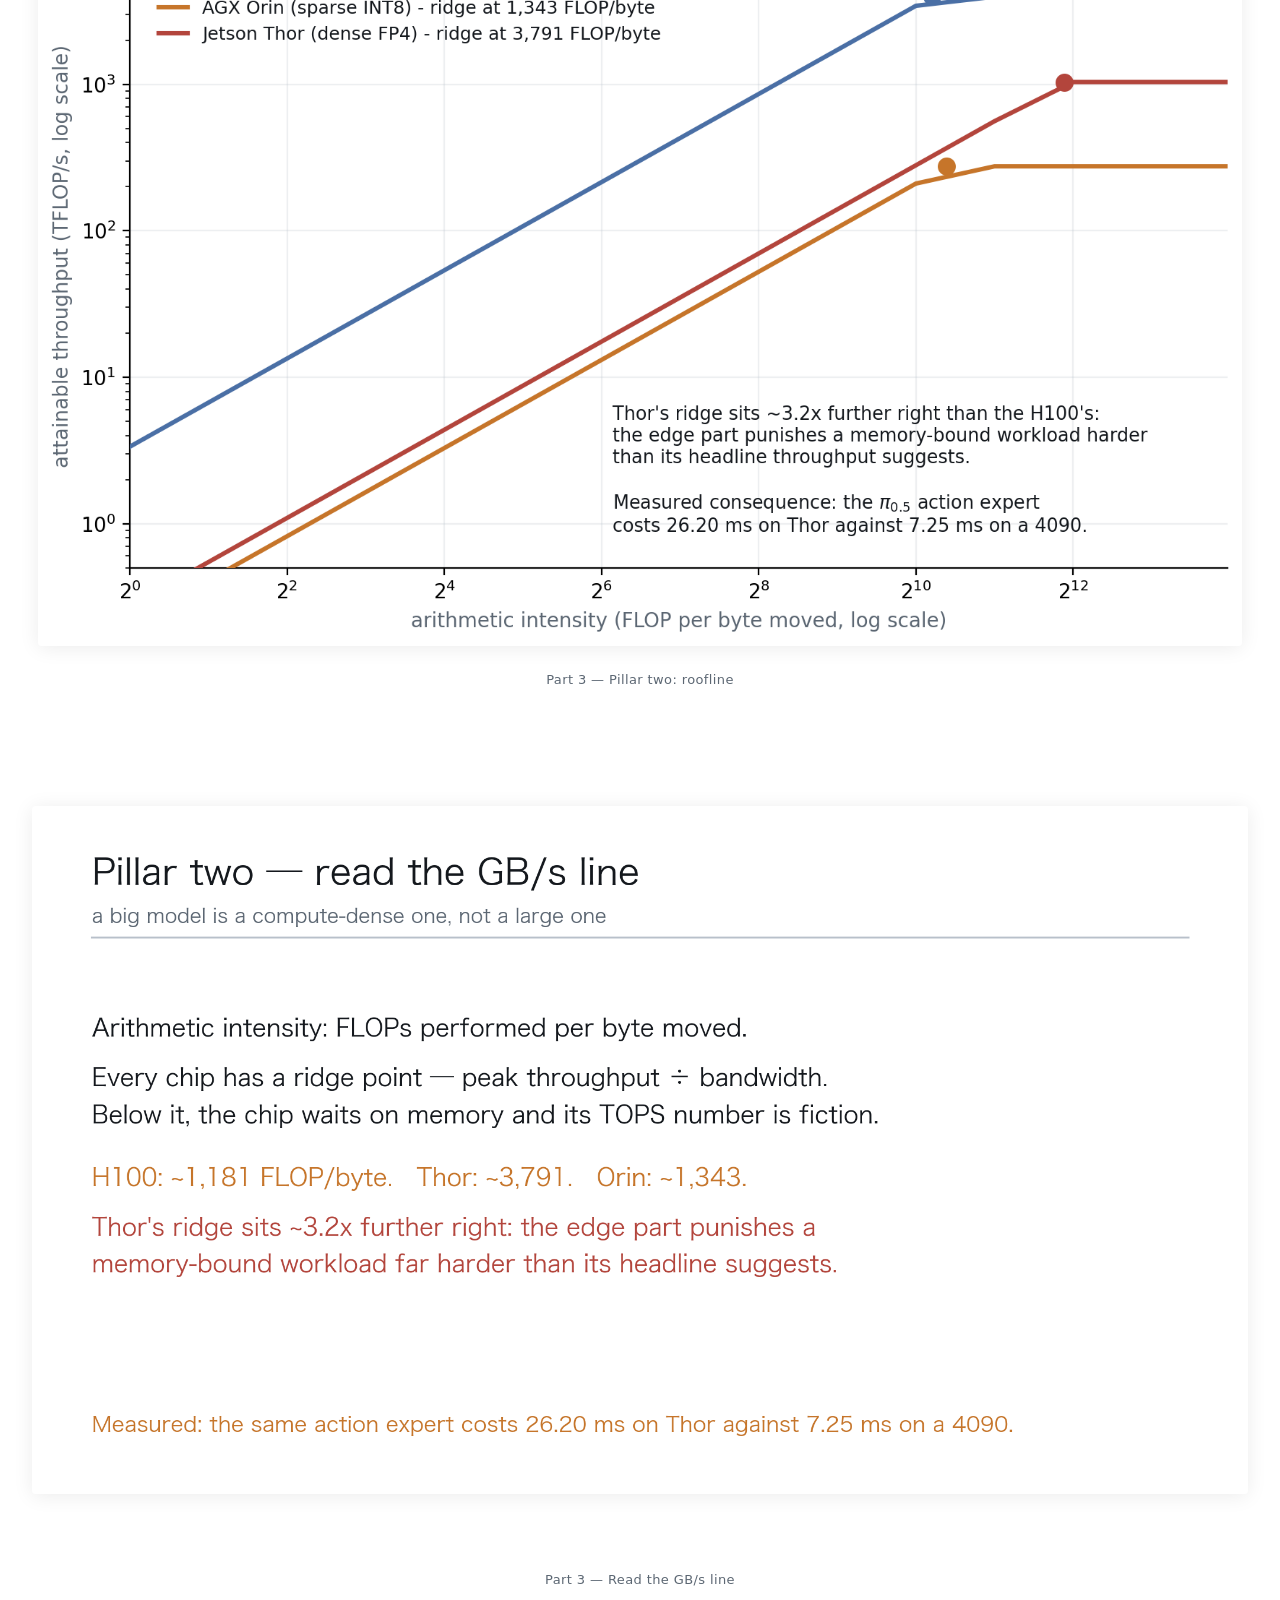
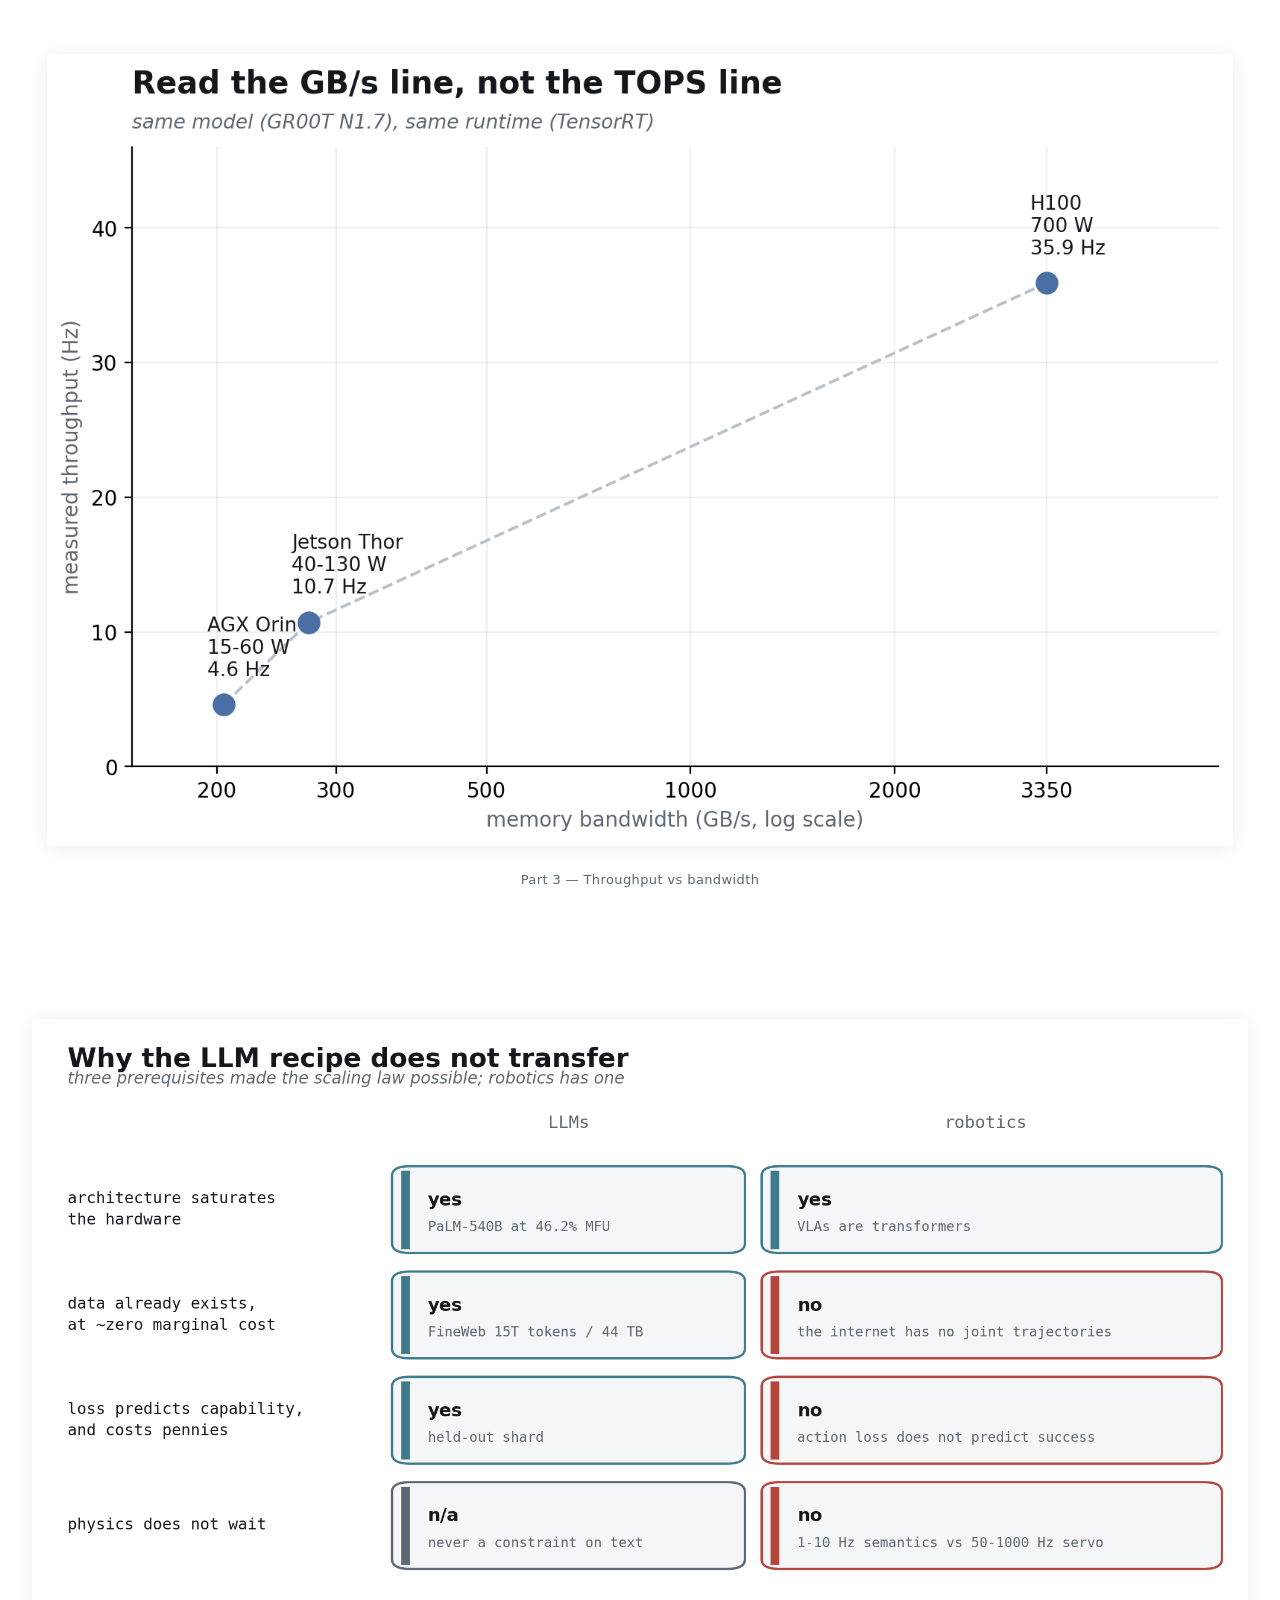
==== commit 8eb1a4da: "feat(vla): republish with Part 5 as a full execution flow Co-Authored-By: Claude Opus 5 (1M context)" ====
--- a/static/slides/rfm/index.html
+++ b/static/slides/rfm/index.html
@@ -40,7 +40,7 @@
 </head>
 <body>
 
-<div id="counter">1 / 30</div>
+<div id="counter">1 / 36</div>
 <div id="controls">
   <button id="lang" title="Switch language">中文</button>
   <span>&larr; &rarr; PgUp PgDn Space</span>
@@ -72,10 +72,16 @@
 <div class="slide" data-n="24"><img src="figures/f07-action-representation.png" alt="Part 4 — Action representation"><div class="slide-label" data-label-en="Part 4 — Action representation" data-label-zh="第 4 部分 — 动作表示">Part 4 — Action representation</div></div>
 <div class="slide" data-n="25" data-slide="s11-quantization"><img src="slides/s11-quantization.en.png" alt="Part 4 — The compression cliff"><div class="slide-label" data-label-en="Part 4 — The compression cliff" data-label-zh="第 4 部分 — 压缩悬崖">Part 4 — The compression cliff</div></div>
 <div class="slide" data-n="26"><img src="figures/f04-latency-budget.png" alt="Part 4 — The latency budget"><div class="slide-label" data-label-en="Part 4 — The latency budget" data-label-zh="第 4 部分 — 延迟预算">Part 4 — The latency budget</div></div>
-<div class="slide" data-n="27"><img src="figures/f09-milestone-ladder.png" alt="Part 5 — The build order"><div class="slide-label" data-label-en="Part 5 — The build order" data-label-zh="第 5 部分 — 施工顺序">Part 5 — The build order</div></div>
-<div class="slide" data-n="28" data-slide="s12-build-order"><img src="slides/s12-build-order.en.png" alt="Part 5 — Milestones"><div class="slide-label" data-label-en="Part 5 — Milestones" data-label-zh="第 5 部分 — 里程碑">Part 5 — Milestones</div></div>
-<div class="slide" data-n="29" data-slide="s13-open-bets"><img src="slides/s13-open-bets.en.png" alt="Part 6 — Three open bets"><div class="slide-label" data-label-en="Part 6 — Three open bets" data-label-zh="第 6 部分 — 三个开放问题">Part 6 — Three open bets</div></div>
-<div class="slide" data-n="30" data-slide="s14-closing"><img src="slides/s14-closing.en.png" alt="Closing"><div class="slide-label" data-label-en="Closing" data-label-zh="结语">Closing</div></div>
+<div class="slide" data-n="27" data-slide="s15-hooks-answered"><img src="slides/s15-hooks-answered.en.png" alt="Part 5 — Every hook answered"><div class="slide-label" data-label-en="Part 5 — Every hook answered" data-label-zh="第 5 部分 — 钩子逐个收回">Part 5 — Every hook answered</div></div>
+<div class="slide" data-n="28"><img src="figures/f09-milestone-ladder.png" alt="Part 5 — The build order"><div class="slide-label" data-label-en="Part 5 — The build order" data-label-zh="第 5 部分 — 施工顺序">Part 5 — The build order</div></div>
+<div class="slide" data-n="29" data-slide="s12-build-order"><img src="slides/s12-build-order.en.png" alt="Part 5 — Milestones"><div class="slide-label" data-label-en="Part 5 — Milestones" data-label-zh="第 5 部分 — 里程碑">Part 5 — Milestones</div></div>
+<div class="slide" data-n="30"><img src="figures/f16-training-stages.png" alt="Part 5 — Borrowing the recipe"><div class="slide-label" data-label-en="Part 5 — Borrowing the recipe" data-label-zh="第 5 部分 — 怎么借鉴">Part 5 — Borrowing the recipe</div></div>
+<div class="slide" data-n="31" data-slide="s16-episode-schema"><img src="slides/s16-episode-schema.en.png" alt="Part 5 — M1, the episode schema"><div class="slide-label" data-label-en="Part 5 — M1, the episode schema" data-label-zh="第 5 部分 — M1，episode 模式">Part 5 — M1, the episode schema</div></div>
+<div class="slide" data-n="32"><img src="figures/f17-model-stack.png" alt="Part 5 — M2, the model"><div class="slide-label" data-label-en="Part 5 — M2, the model" data-label-zh="第 5 部分 — M2，模型参数化">Part 5 — M2, the model</div></div>
+<div class="slide" data-n="33" data-slide="s17-training-schedule"><img src="slides/s17-training-schedule.en.png" alt="Part 5 — M3, post-training"><div class="slide-label" data-label-en="Part 5 — M3, post-training" data-label-zh="第 5 部分 — M3，后训练">Part 5 — M3, post-training</div></div>
+<div class="slide" data-n="34" data-slide="s18-recap-loop"><img src="slides/s18-recap-loop.en.png" alt="Part 5 — M3, RL"><div class="slide-label" data-label-en="Part 5 — M3, RL" data-label-zh="第 5 部分 — M3，RL">Part 5 — M3, RL</div></div>
+<div class="slide" data-n="35" data-slide="s13-open-bets"><img src="slides/s13-open-bets.en.png" alt="Part 6 — Three open bets"><div class="slide-label" data-label-en="Part 6 — Three open bets" data-label-zh="第 6 部分 — 三个开放问题">Part 6 — Three open bets</div></div>
+<div class="slide" data-n="36" data-slide="s14-closing"><img src="slides/s14-closing.en.png" alt="Closing"><div class="slide-label" data-label-en="Closing" data-label-zh="结语">Closing</div></div>
 
 <script>
 const slides = document.querySelectorAll('.slide');
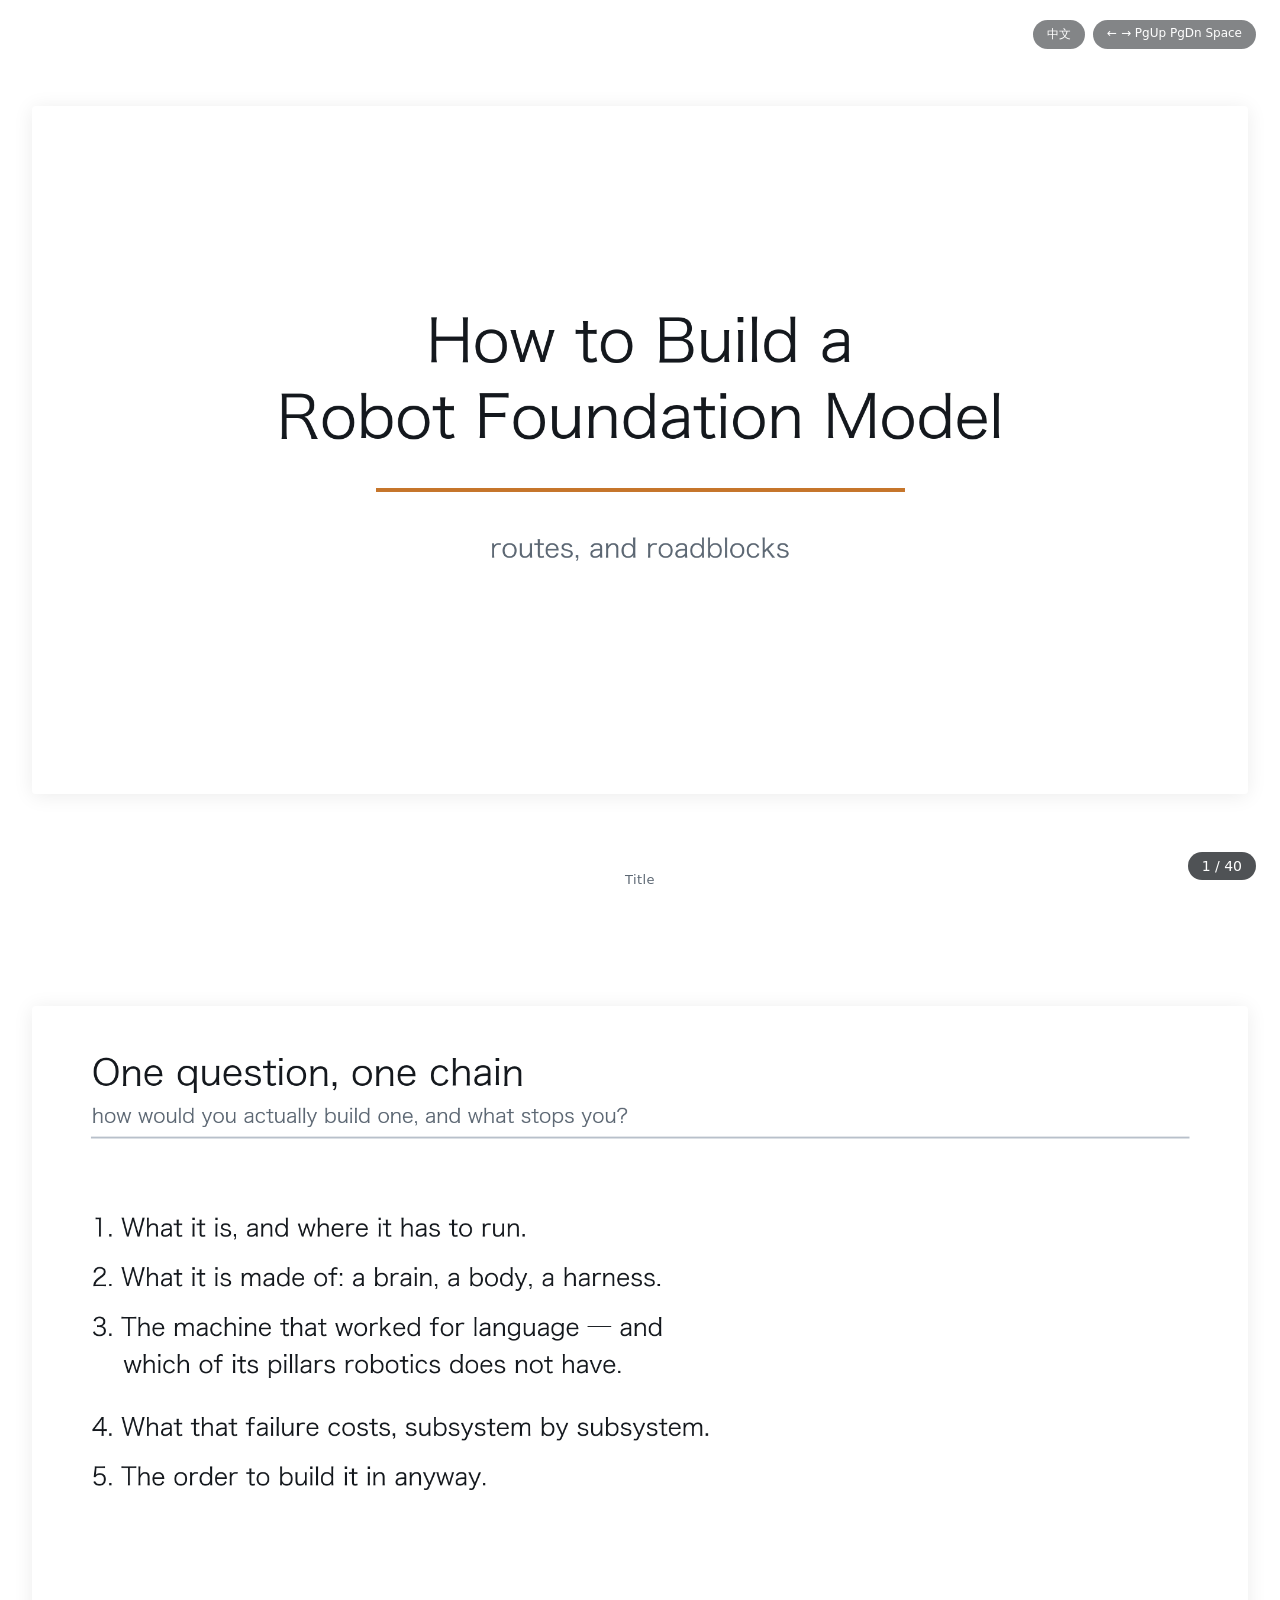
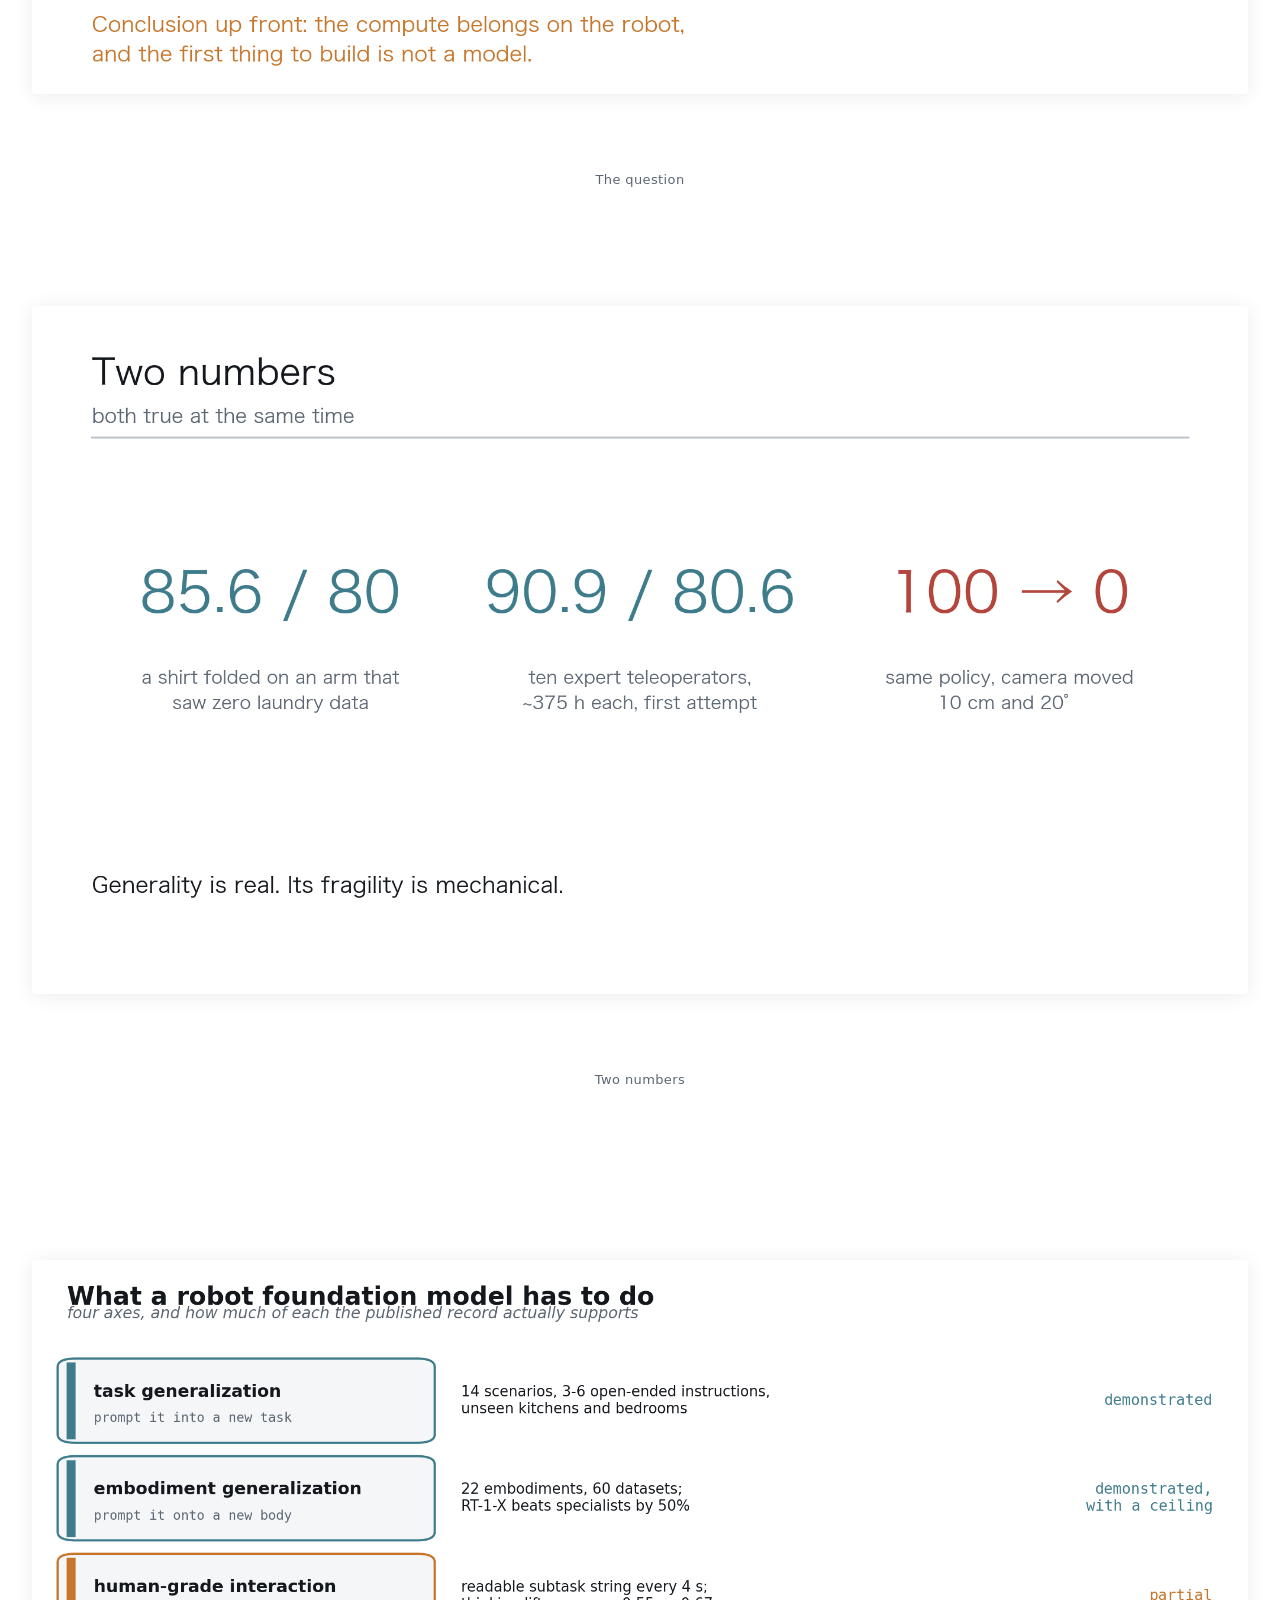
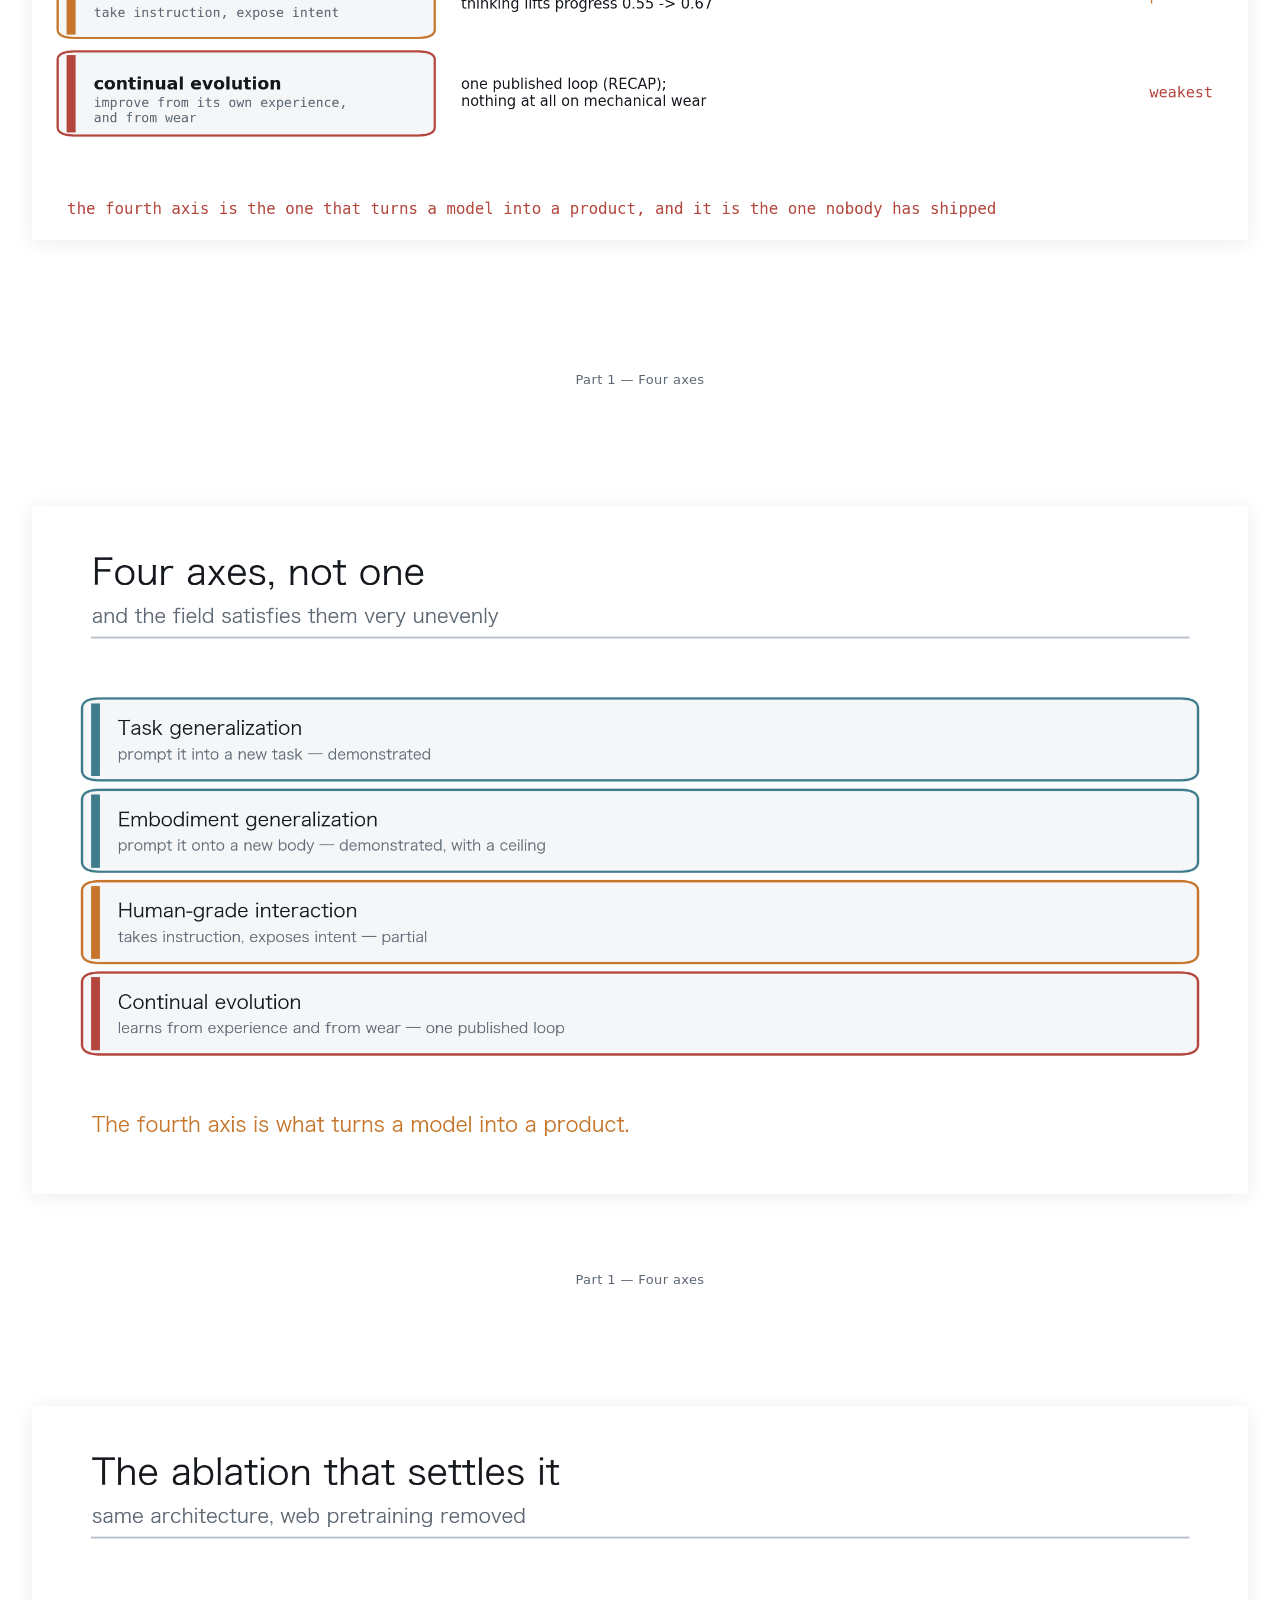
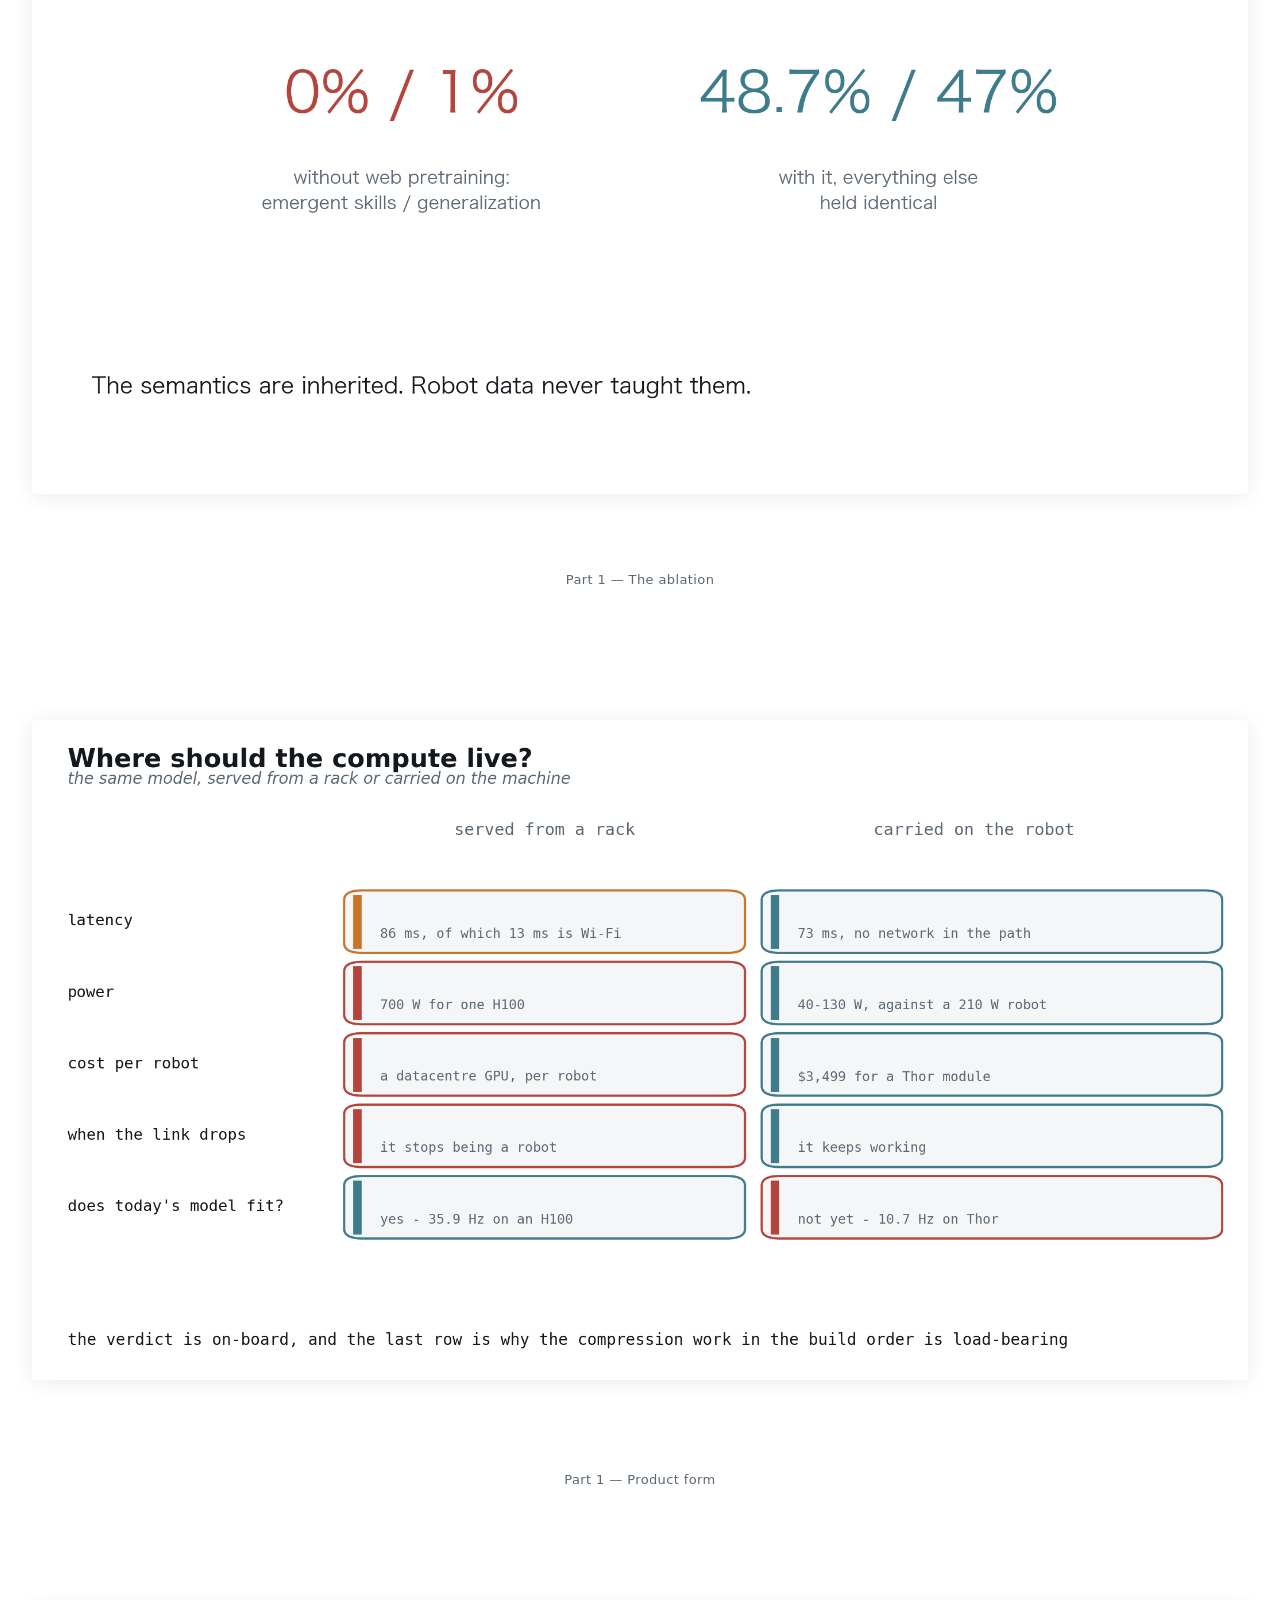
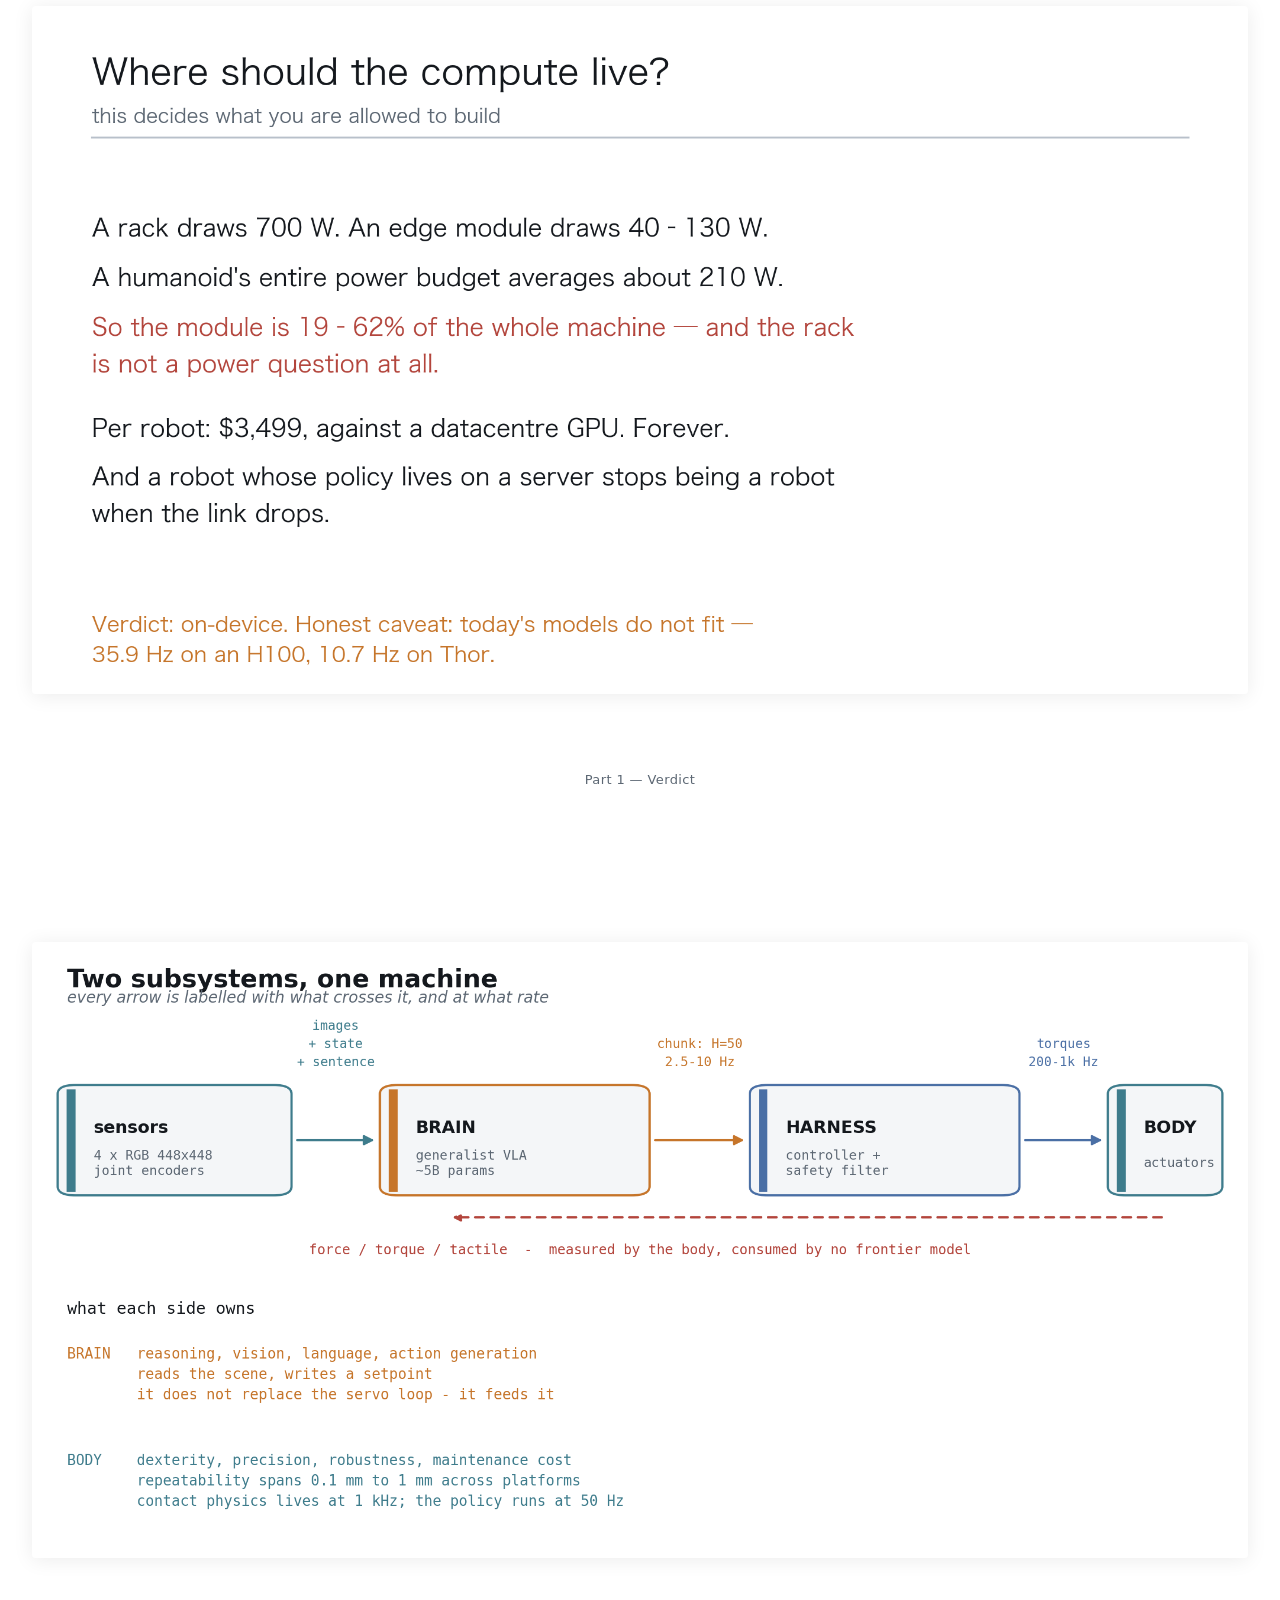
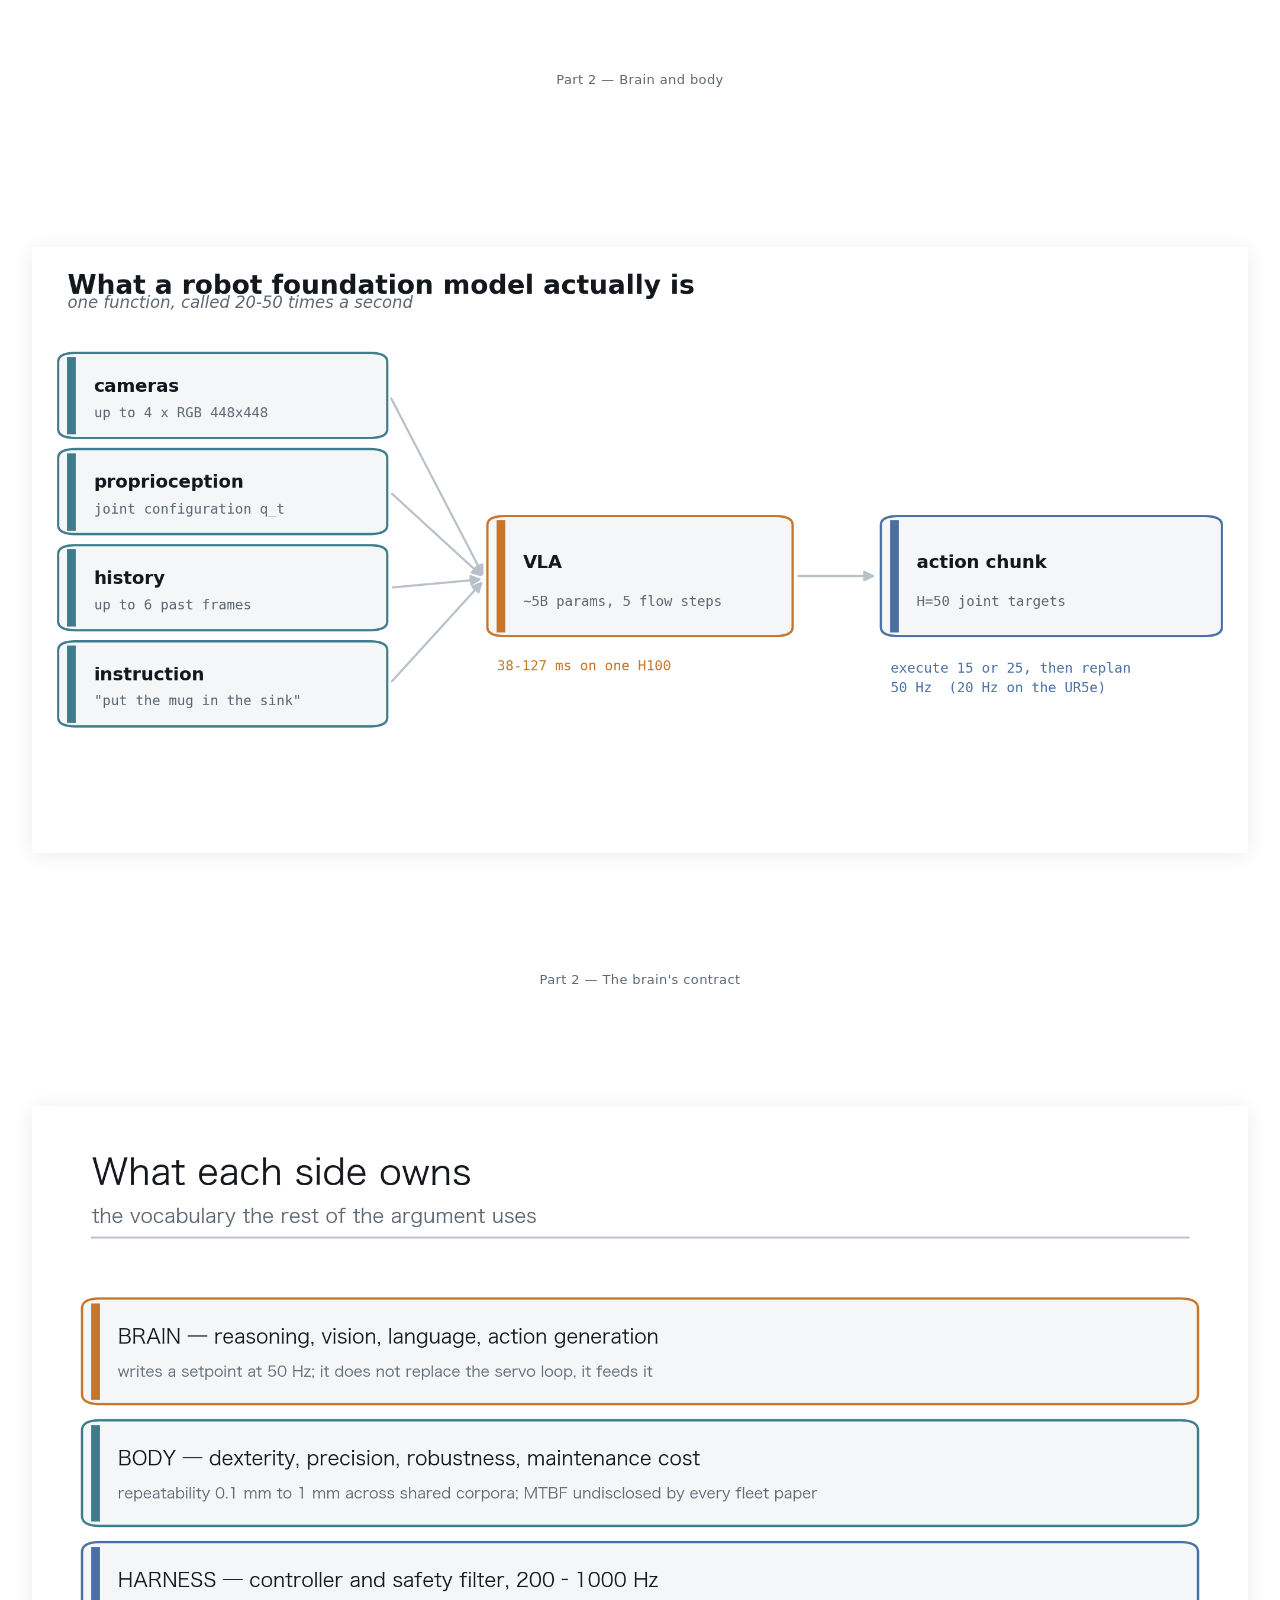
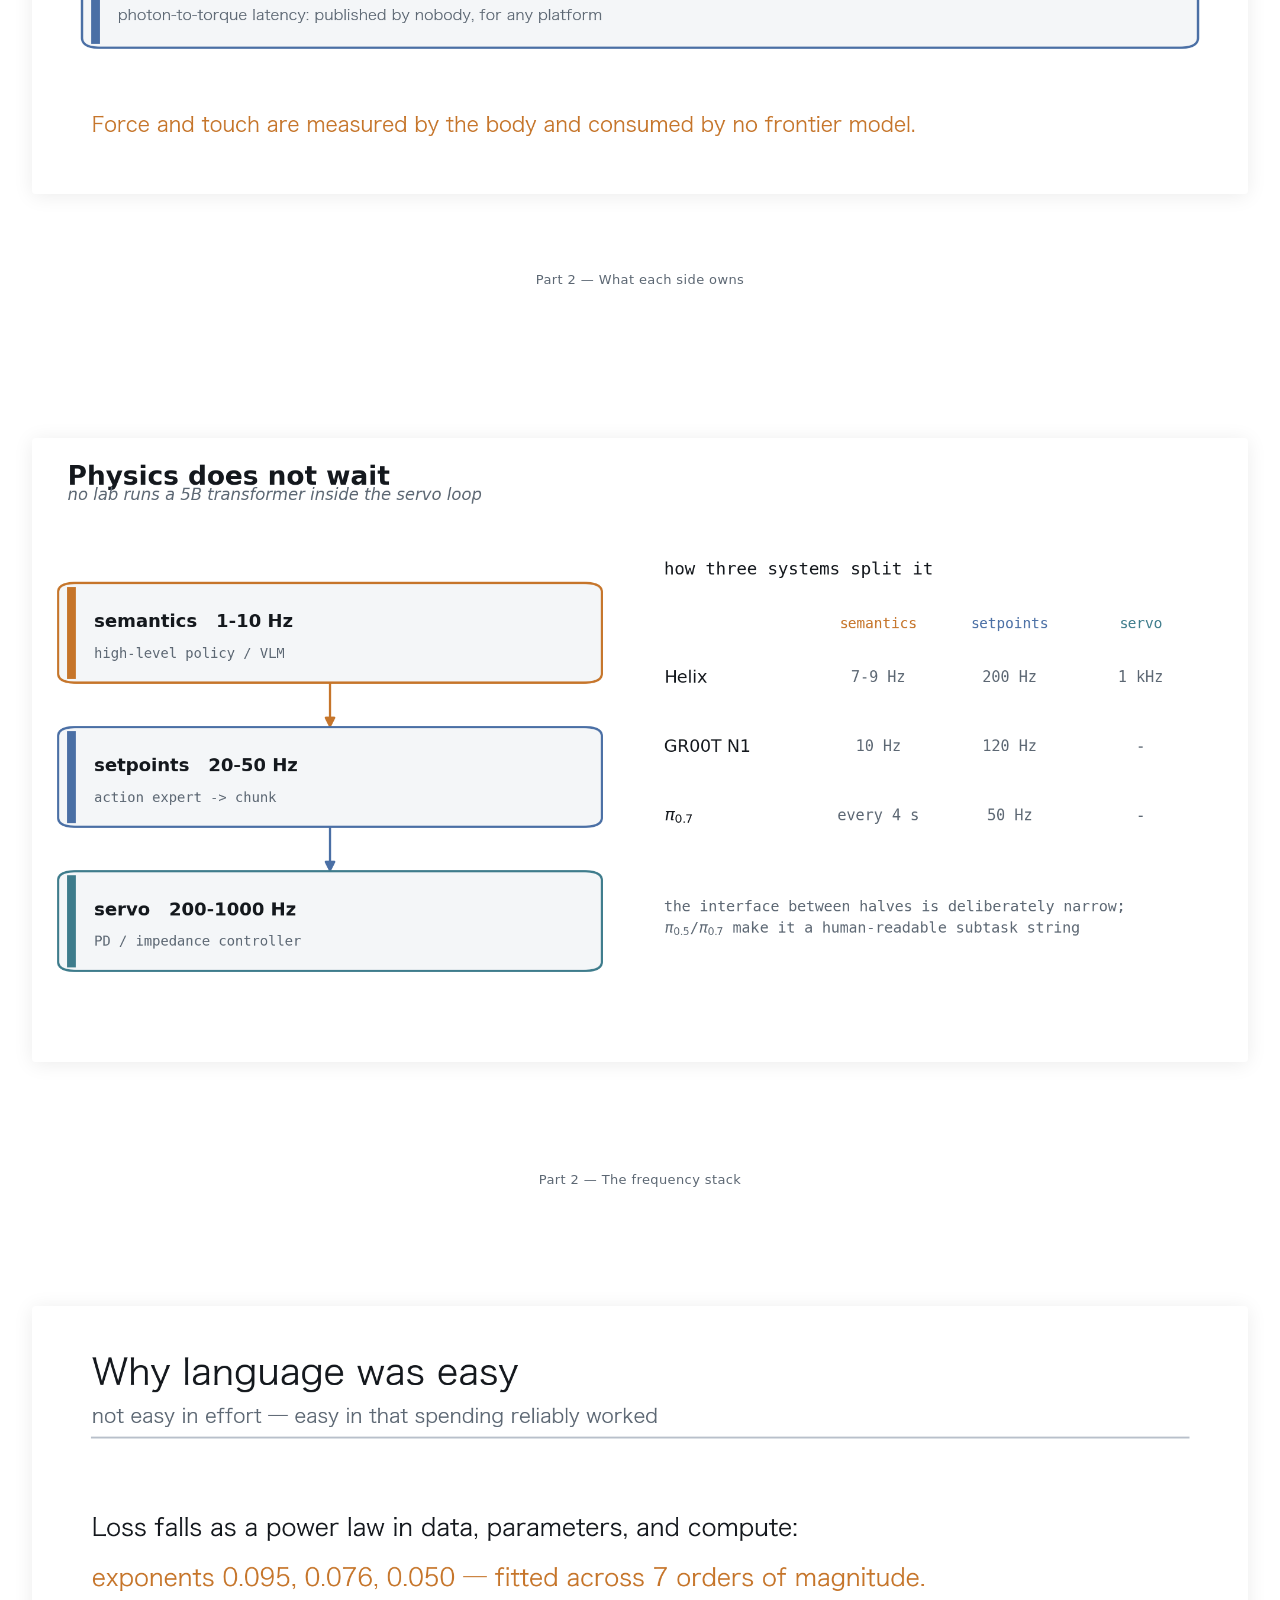
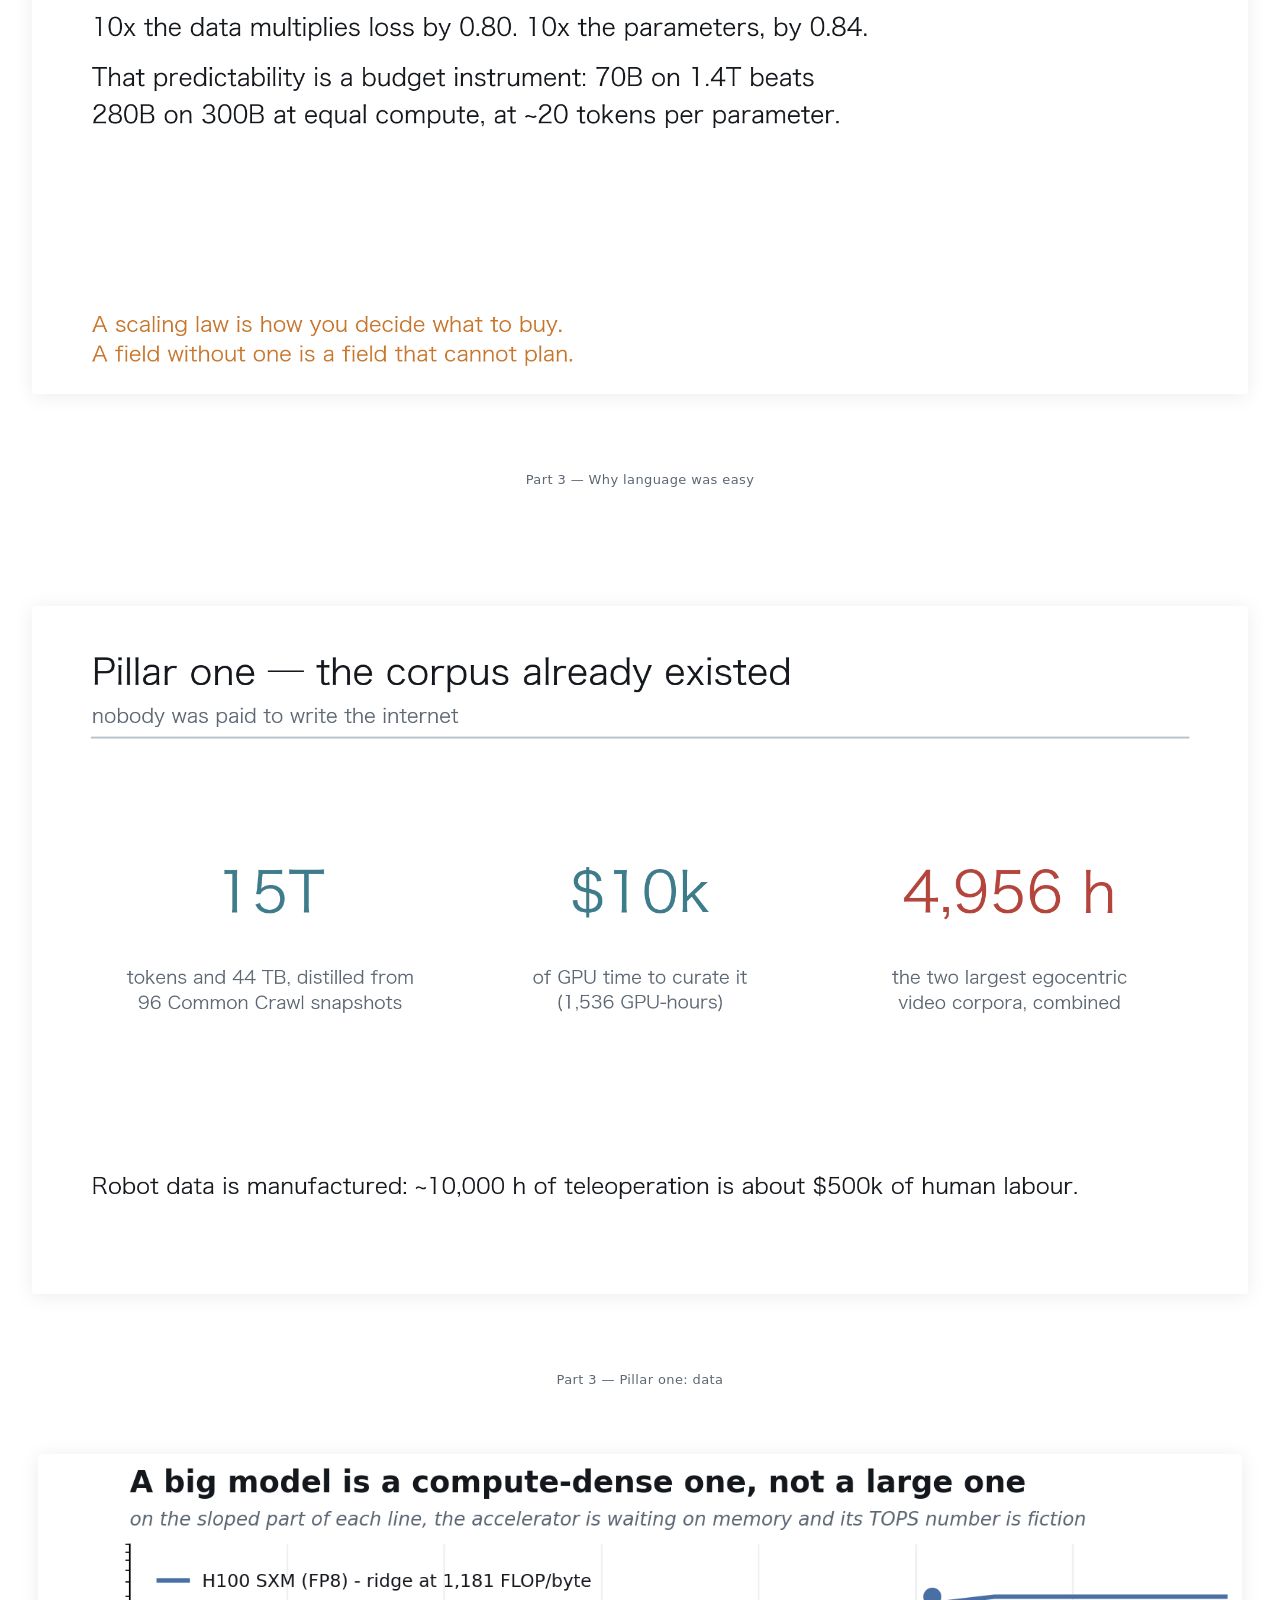
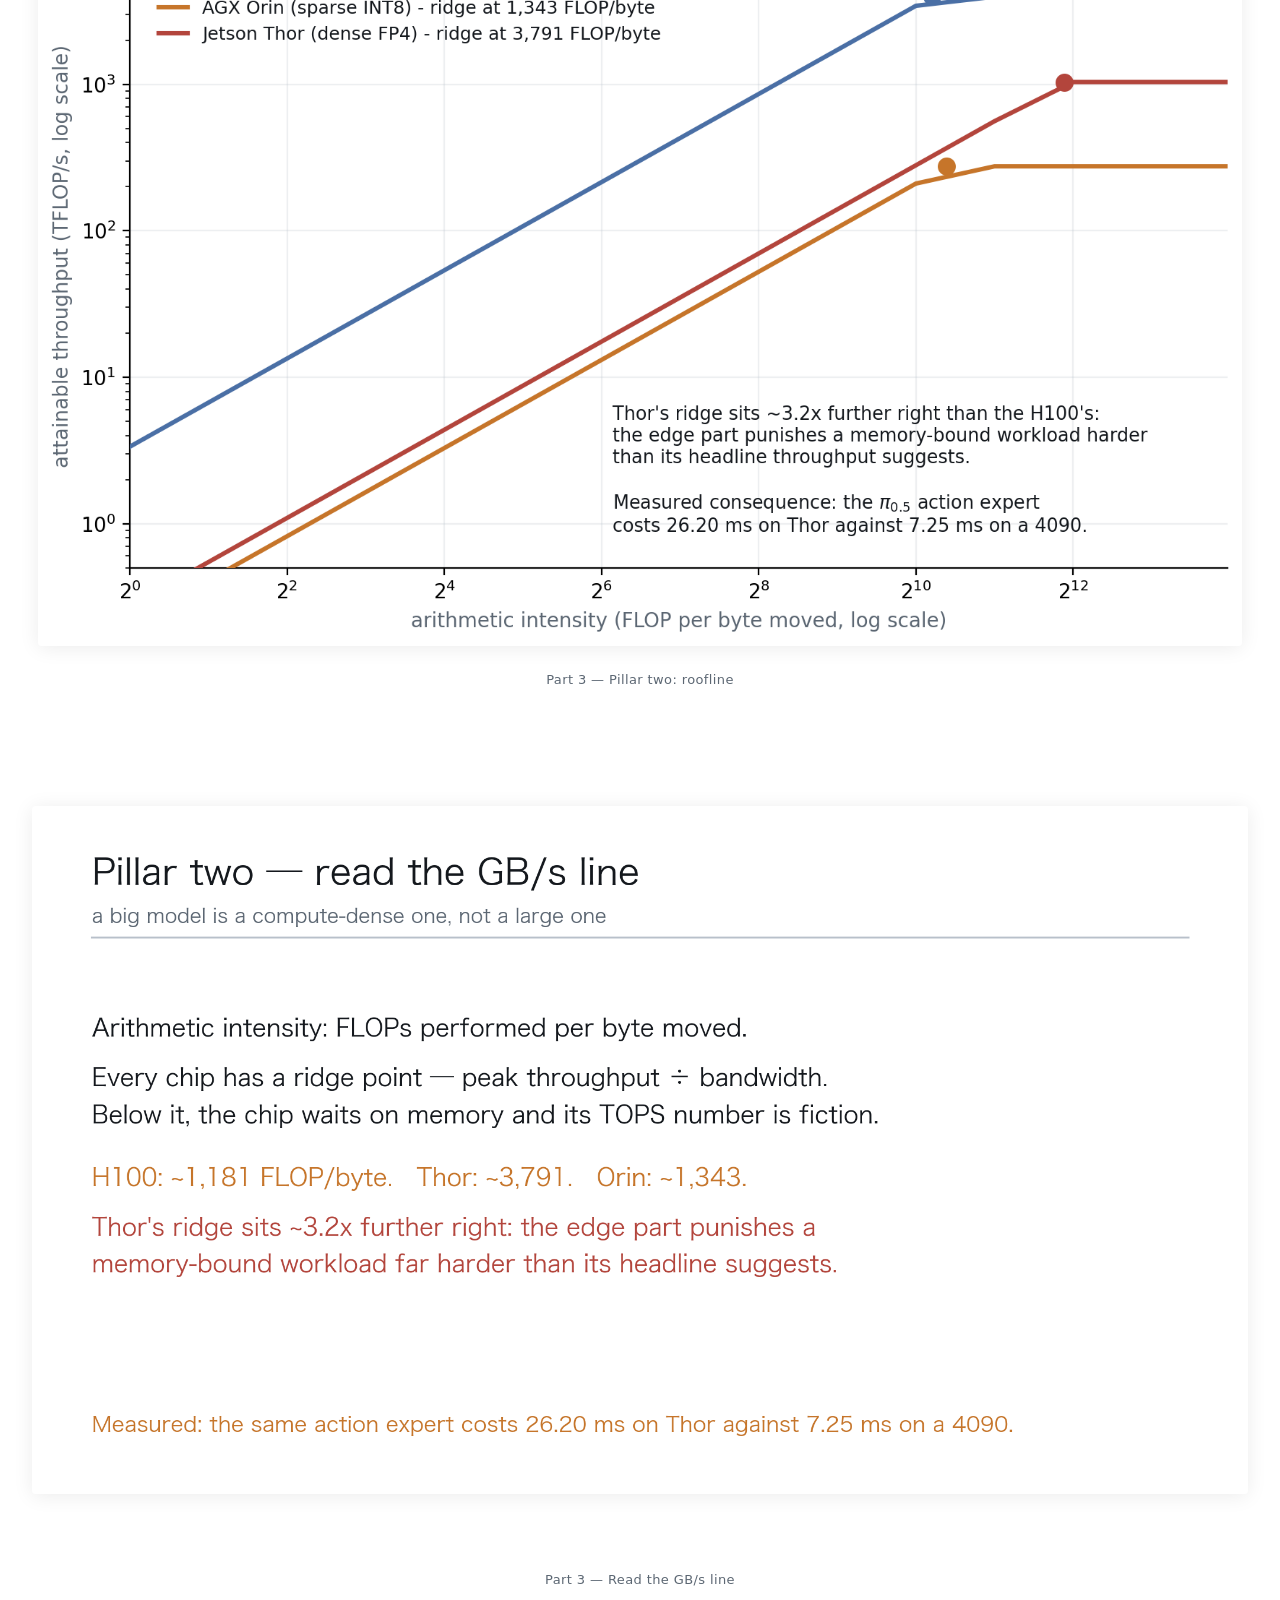
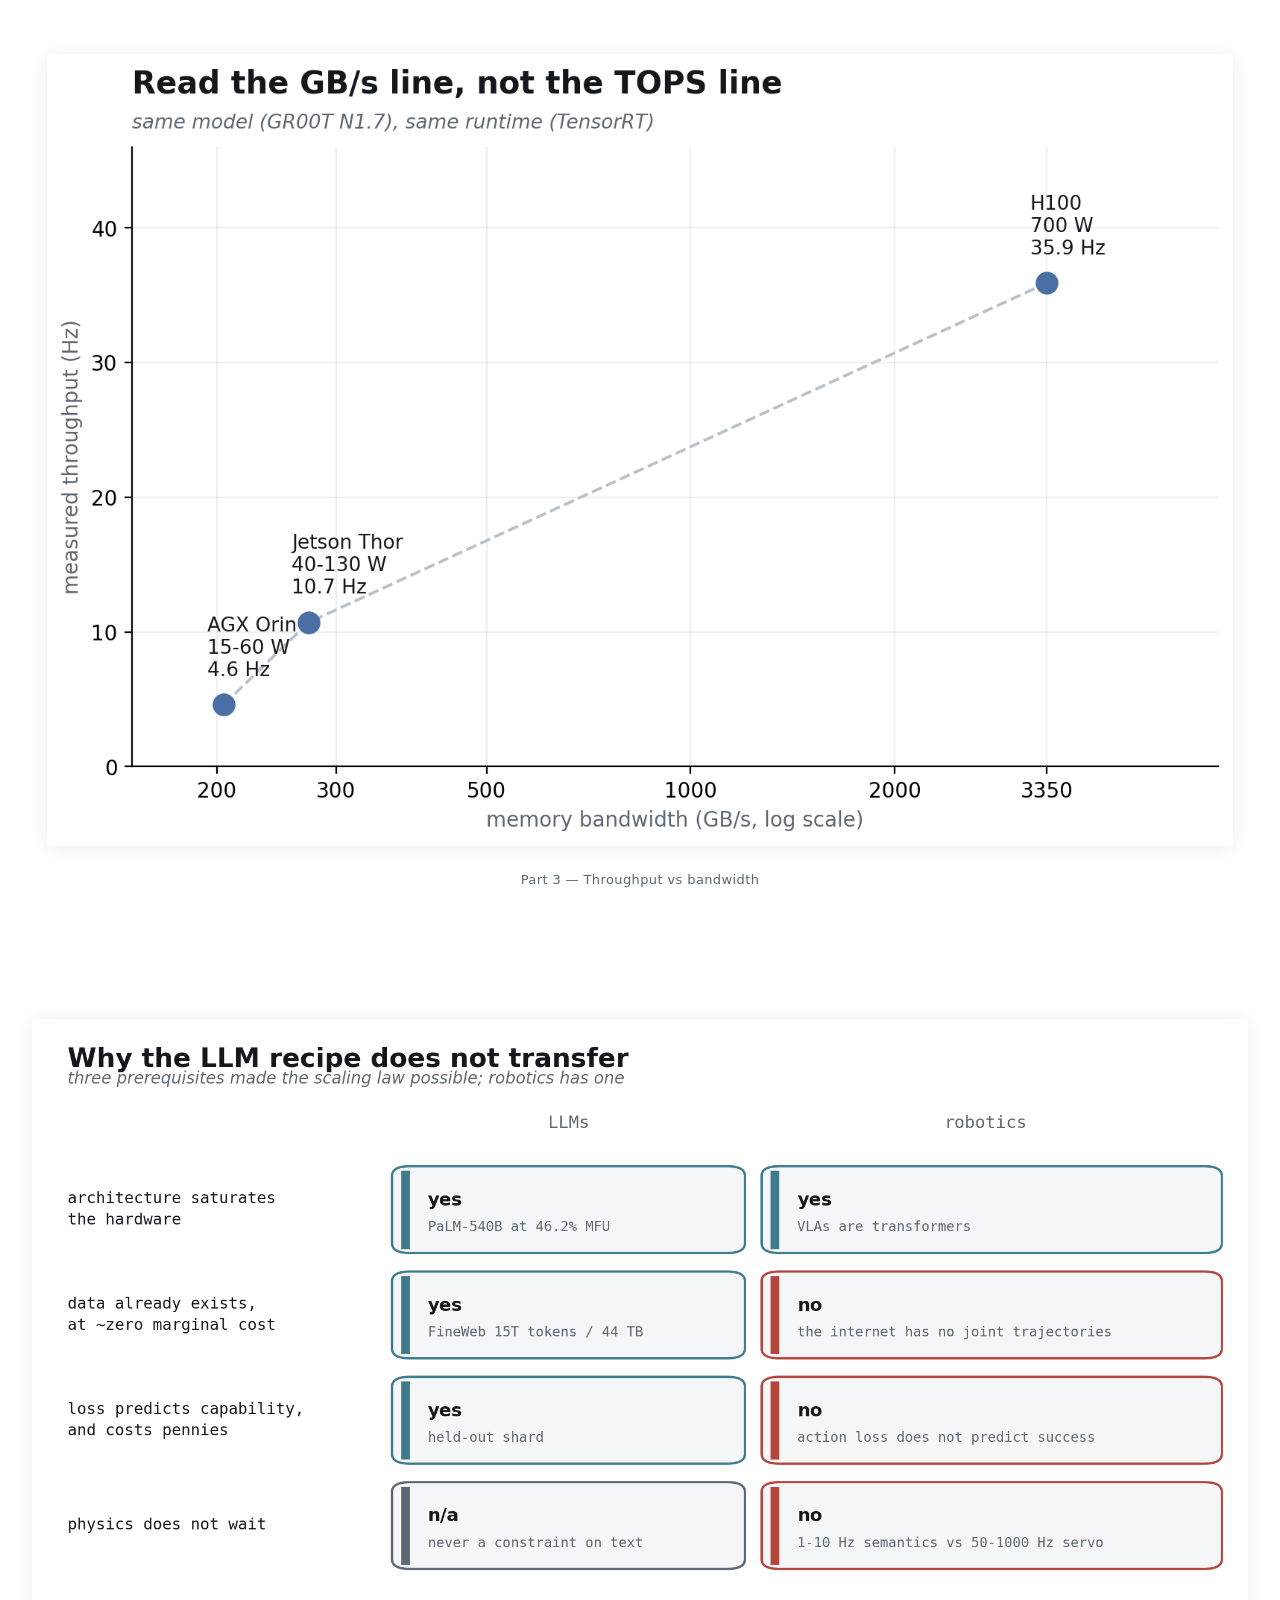
==== commit 82041171: "feat(vla): republish Part 5 with the pi0.7 build detail and figures Co-Authored-By: Claude Opus 5 (1" ====
--- a/static/slides/rfm/index.html
+++ b/static/slides/rfm/index.html
@@ -40,7 +40,7 @@
 </head>
 <body>
 
-<div id="counter">1 / 36</div>
+<div id="counter">1 / 40</div>
 <div id="controls">
   <button id="lang" title="Switch language">中文</button>
   <span>&larr; &rarr; PgUp PgDn Space</span>
@@ -77,11 +77,15 @@
 <div class="slide" data-n="29" data-slide="s12-build-order"><img src="slides/s12-build-order.en.png" alt="Part 5 — Milestones"><div class="slide-label" data-label-en="Part 5 — Milestones" data-label-zh="第 5 部分 — 里程碑">Part 5 — Milestones</div></div>
 <div class="slide" data-n="30"><img src="figures/f16-training-stages.png" alt="Part 5 — Borrowing the recipe"><div class="slide-label" data-label-en="Part 5 — Borrowing the recipe" data-label-zh="第 5 部分 — 怎么借鉴">Part 5 — Borrowing the recipe</div></div>
 <div class="slide" data-n="31" data-slide="s16-episode-schema"><img src="slides/s16-episode-schema.en.png" alt="Part 5 — M1, the episode schema"><div class="slide-label" data-label-en="Part 5 — M1, the episode schema" data-label-zh="第 5 部分 — M1，episode 模式">Part 5 — M1, the episode schema</div></div>
-<div class="slide" data-n="32"><img src="figures/f17-model-stack.png" alt="Part 5 — M2, the model"><div class="slide-label" data-label-en="Part 5 — M2, the model" data-label-zh="第 5 部分 — M2，模型参数化">Part 5 — M2, the model</div></div>
-<div class="slide" data-n="33" data-slide="s17-training-schedule"><img src="slides/s17-training-schedule.en.png" alt="Part 5 — M3, post-training"><div class="slide-label" data-label-en="Part 5 — M3, post-training" data-label-zh="第 5 部分 — M3，后训练">Part 5 — M3, post-training</div></div>
-<div class="slide" data-n="34" data-slide="s18-recap-loop"><img src="slides/s18-recap-loop.en.png" alt="Part 5 — M3, RL"><div class="slide-label" data-label-en="Part 5 — M3, RL" data-label-zh="第 5 部分 — M3，RL">Part 5 — M3, RL</div></div>
-<div class="slide" data-n="35" data-slide="s13-open-bets"><img src="slides/s13-open-bets.en.png" alt="Part 6 — Three open bets"><div class="slide-label" data-label-en="Part 6 — Three open bets" data-label-zh="第 6 部分 — 三个开放问题">Part 6 — Three open bets</div></div>
-<div class="slide" data-n="36" data-slide="s14-closing"><img src="slides/s14-closing.en.png" alt="Closing"><div class="slide-label" data-label-en="Closing" data-label-zh="结语">Closing</div></div>
+<div class="slide" data-n="32"><img src="figures/b01-f08-data-engine.png" alt="Part 5 — M1, the data engine"><div class="slide-label" data-label-en="Part 5 — M1, the data engine" data-label-zh="第 5 部分 — M1，数据引擎">Part 5 — M1, the data engine</div></div>
+<div class="slide" data-n="33"><img src="figures/b01-f05-prompt-anatomy.png" alt="Part 5 — M1, prompt anatomy"><div class="slide-label" data-label-en="Part 5 — M1, prompt anatomy" data-label-zh="第 5 部分 — M1，prompt 解剖">Part 5 — M1, prompt anatomy</div></div>
+<div class="slide" data-n="34"><img src="figures/b01-f06-architecture.png" alt="Part 5 — M2, architecture"><div class="slide-label" data-label-en="Part 5 — M2, architecture" data-label-zh="第 5 部分 — M2，架构">Part 5 — M2, architecture</div></div>
+<div class="slide" data-n="35"><img src="figures/b01-f07-attention-mask.png" alt="Part 5 — M2, the firewall"><div class="slide-label" data-label-en="Part 5 — M2, the firewall" data-label-zh="第 5 部分 — M2，防火墙">Part 5 — M2, the firewall</div></div>
+<div class="slide" data-n="36" data-slide="s17-training-schedule"><img src="slides/s17-training-schedule.en.png" alt="Part 5 — M3, post-training"><div class="slide-label" data-label-en="Part 5 — M3, post-training" data-label-zh="第 5 部分 — M3，后训练">Part 5 — M3, post-training</div></div>
+<div class="slide" data-n="37" data-slide="s18-recap-loop"><img src="slides/s18-recap-loop.en.png" alt="Part 5 — M3, RL"><div class="slide-label" data-label-en="Part 5 — M3, RL" data-label-zh="第 5 部分 — M3，RL">Part 5 — M3, RL</div></div>
+<div class="slide" data-n="38"><img src="figures/b01-f10-runtime-timeline.png" alt="Part 5 — M4, the serving runtime"><div class="slide-label" data-label-en="Part 5 — M4, the serving runtime" data-label-zh="第 5 部分 — M4，服务运行时">Part 5 — M4, the serving runtime</div></div>
+<div class="slide" data-n="39" data-slide="s13-open-bets"><img src="slides/s13-open-bets.en.png" alt="Part 6 — Three open bets"><div class="slide-label" data-label-en="Part 6 — Three open bets" data-label-zh="第 6 部分 — 三个开放问题">Part 6 — Three open bets</div></div>
+<div class="slide" data-n="40" data-slide="s14-closing"><img src="slides/s14-closing.en.png" alt="Closing"><div class="slide-label" data-label-en="Closing" data-label-zh="结语">Closing</div></div>
 
 <script>
 const slides = document.querySelectorAll('.slide');
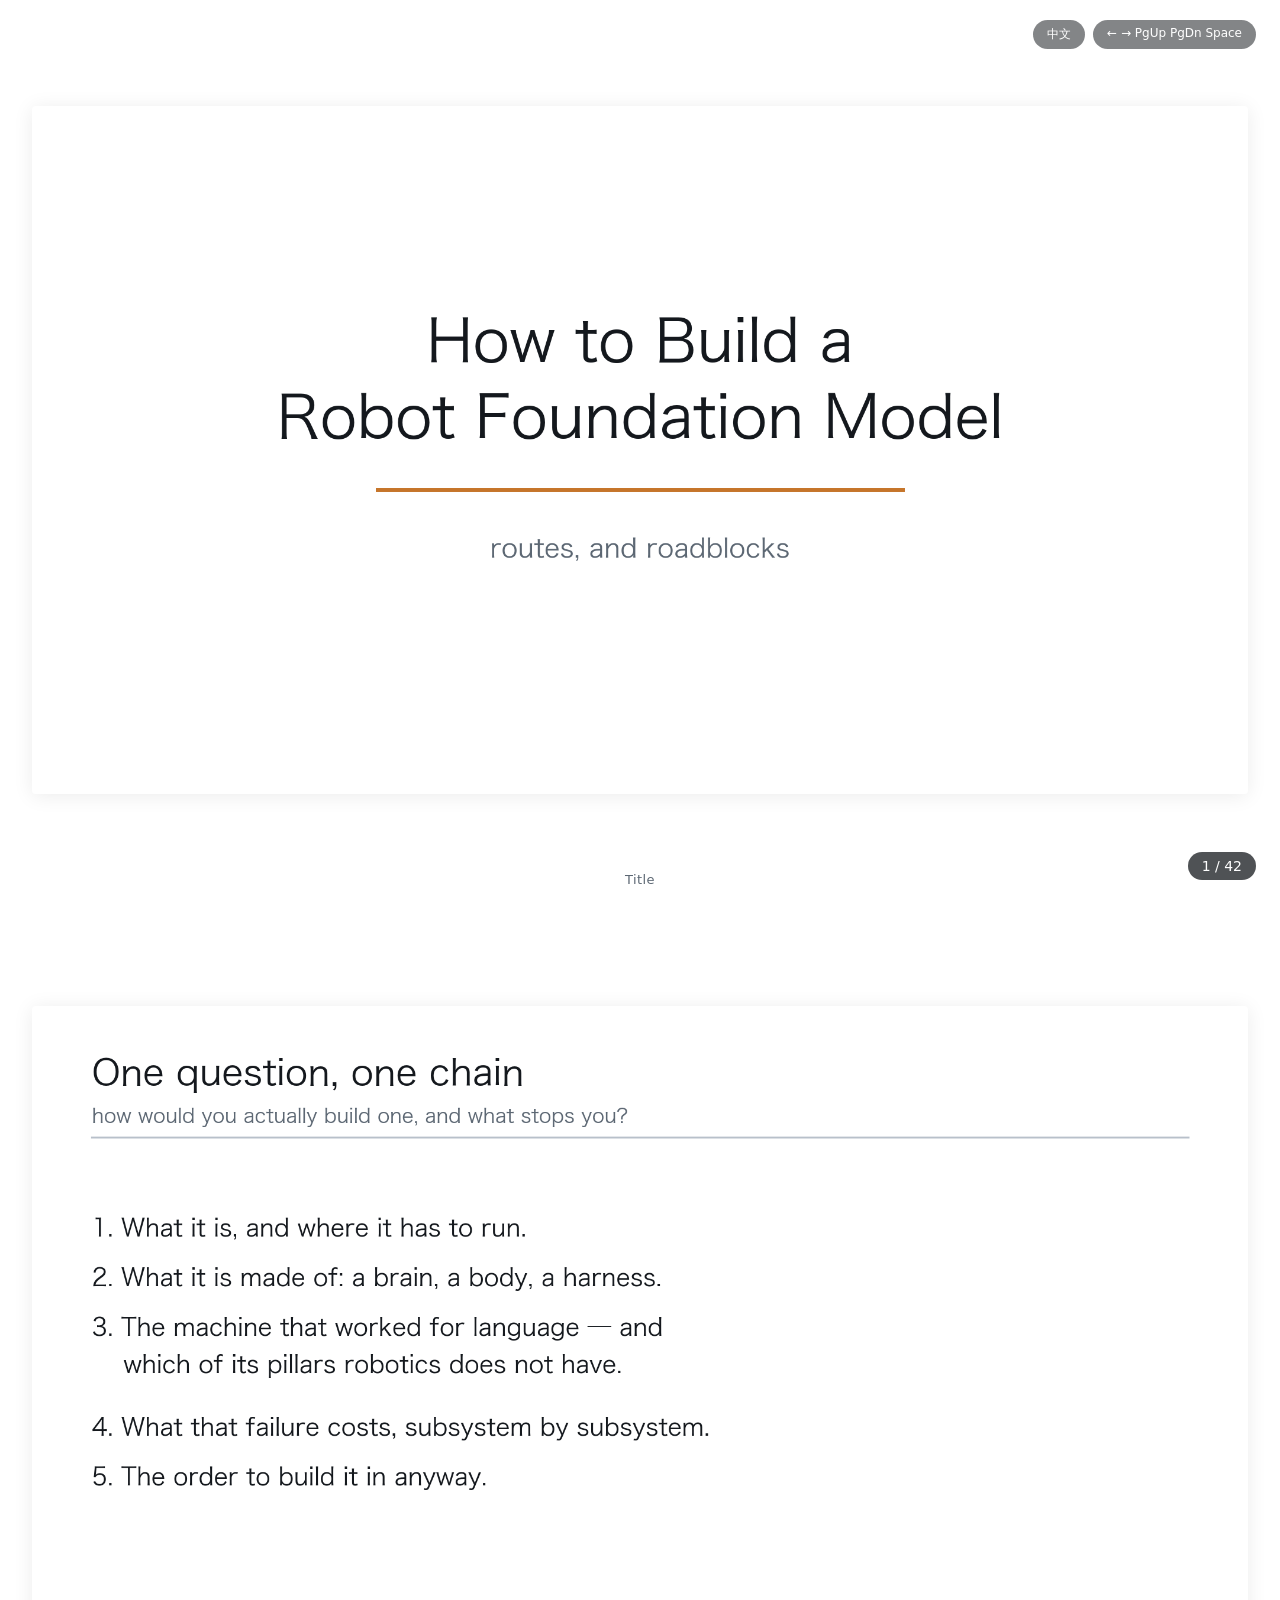
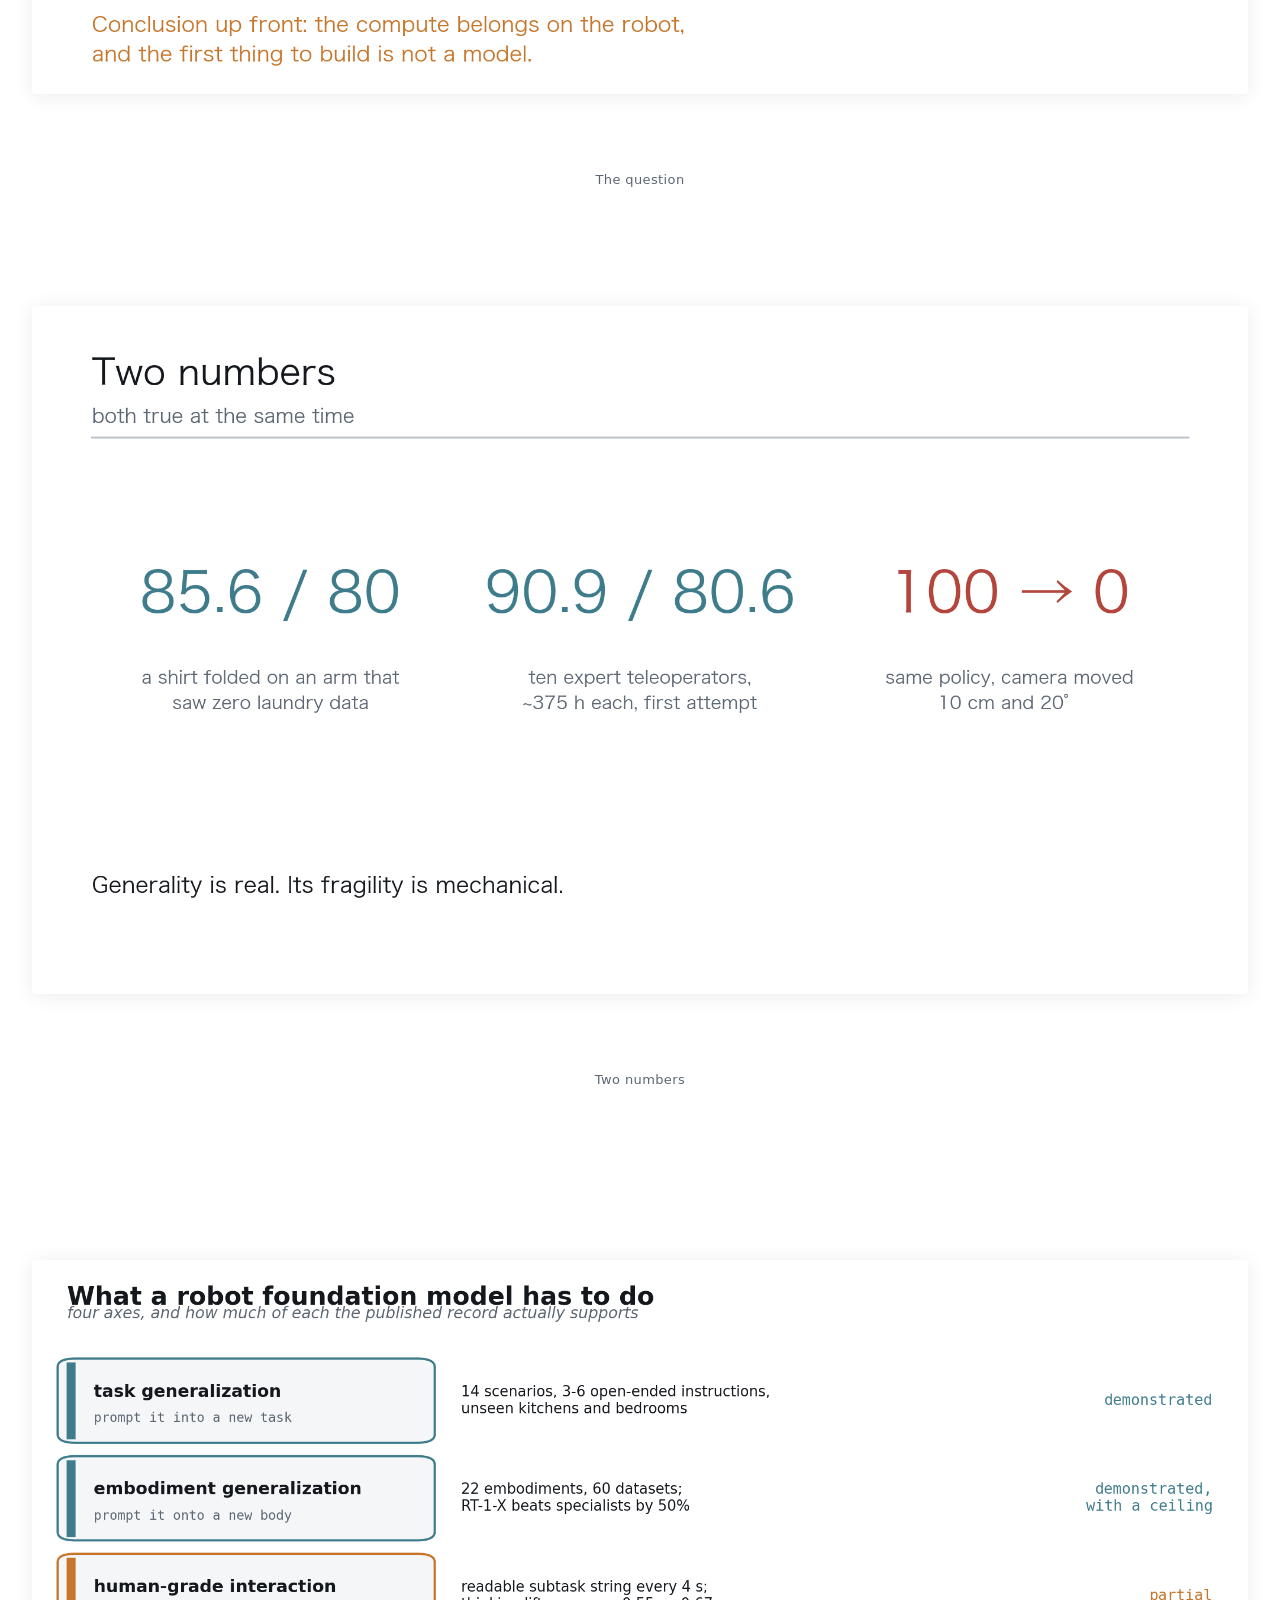
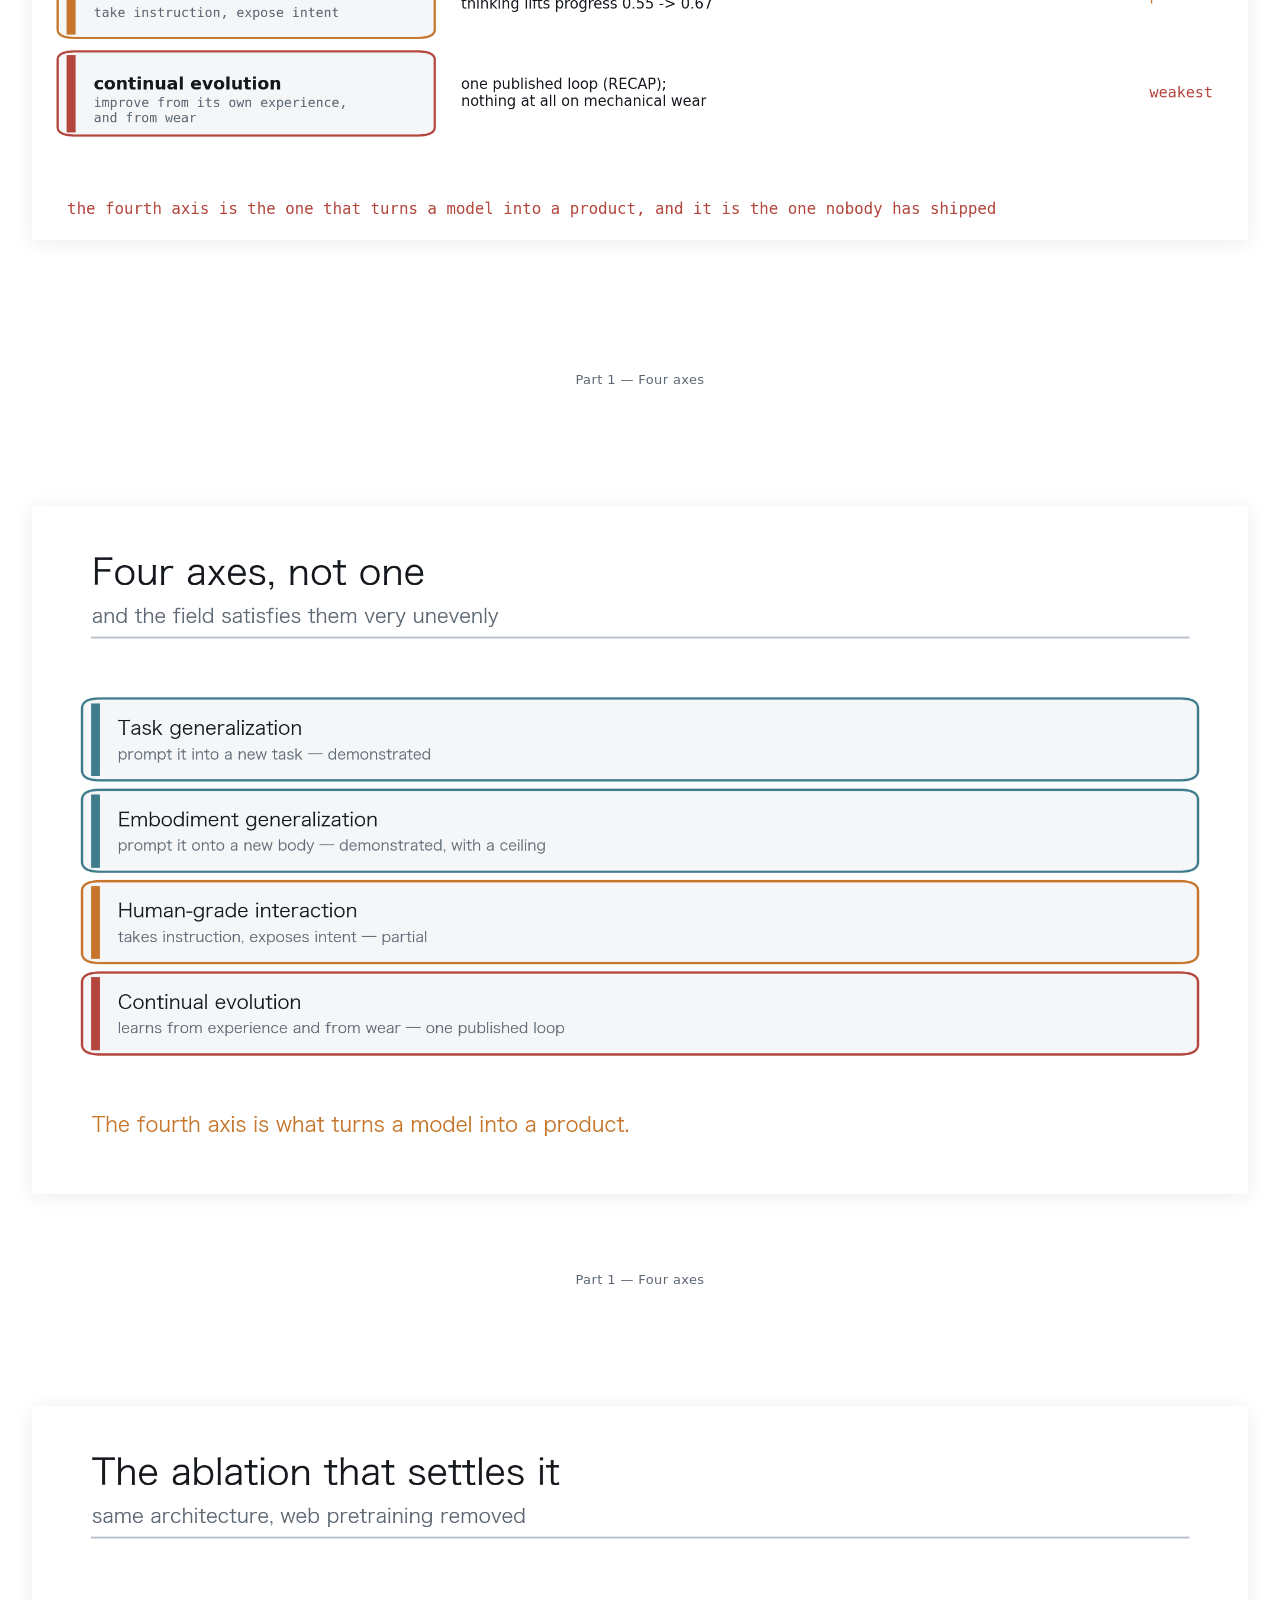
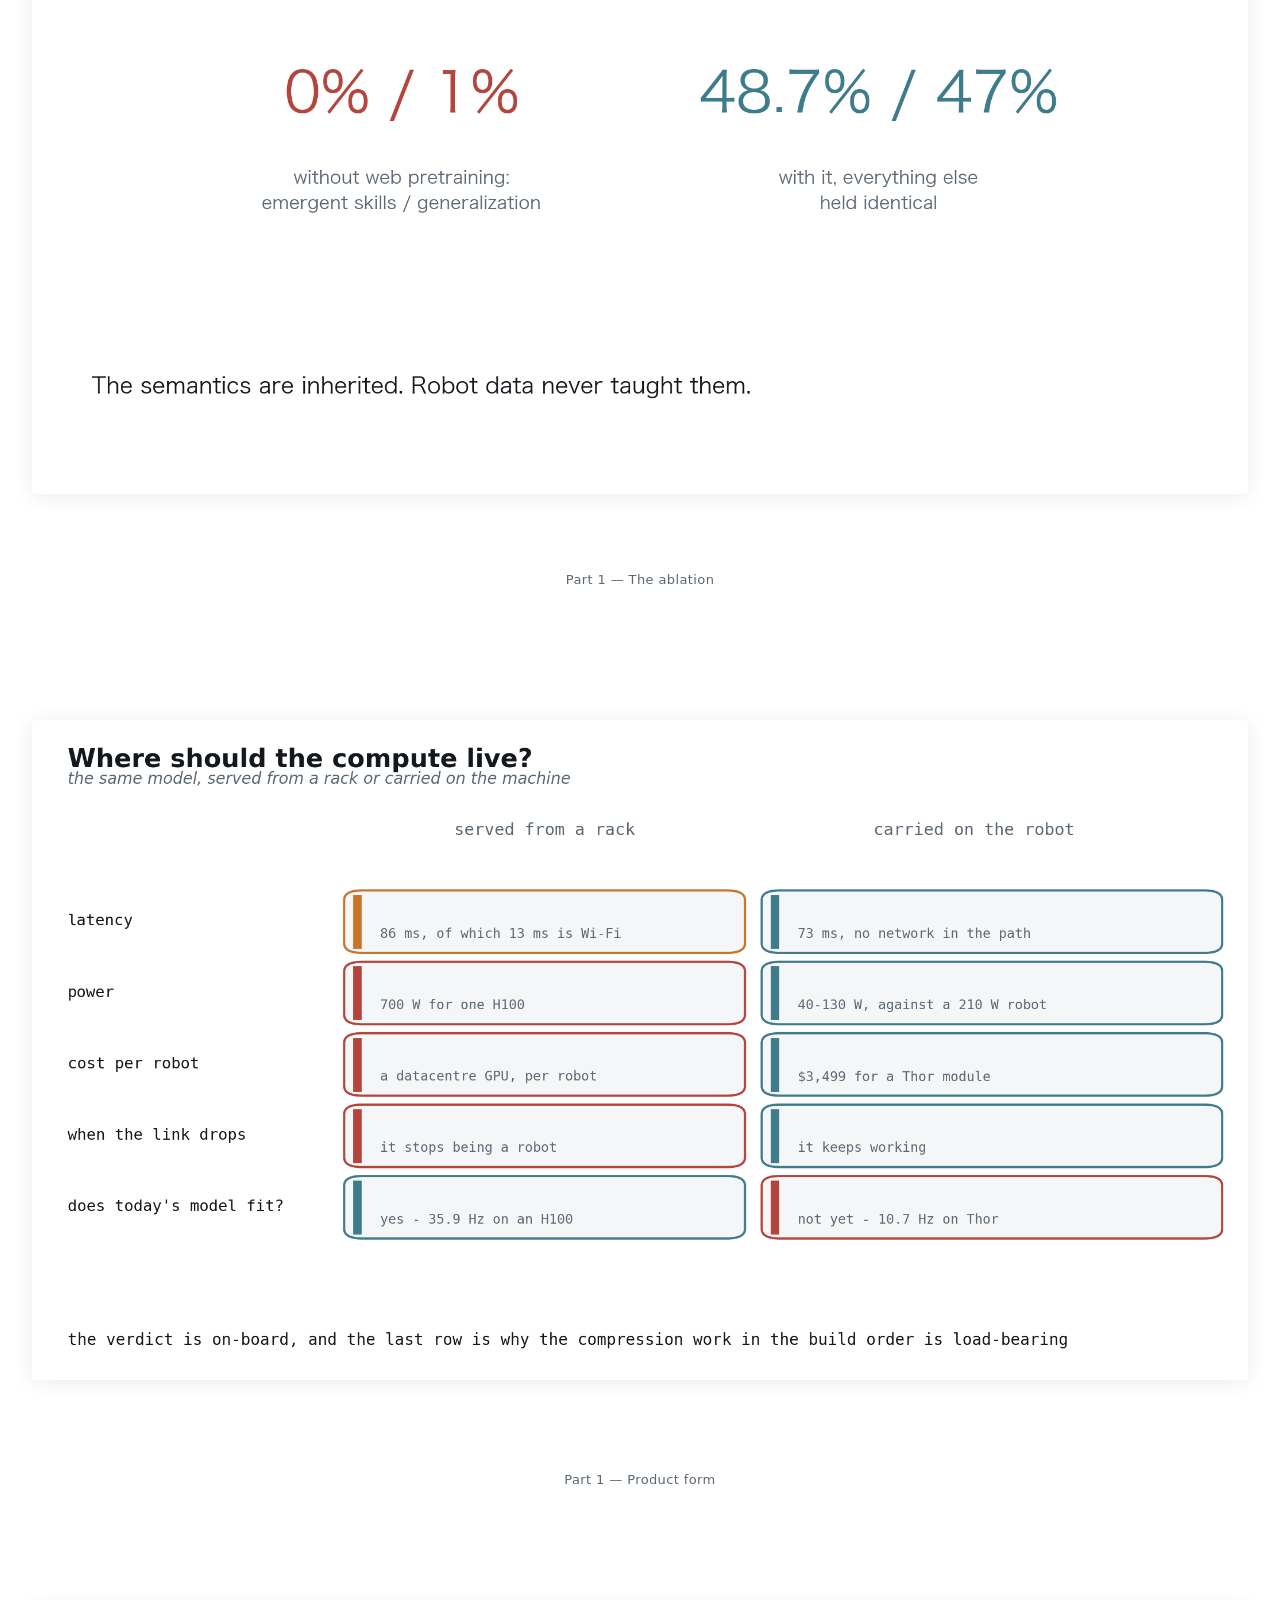
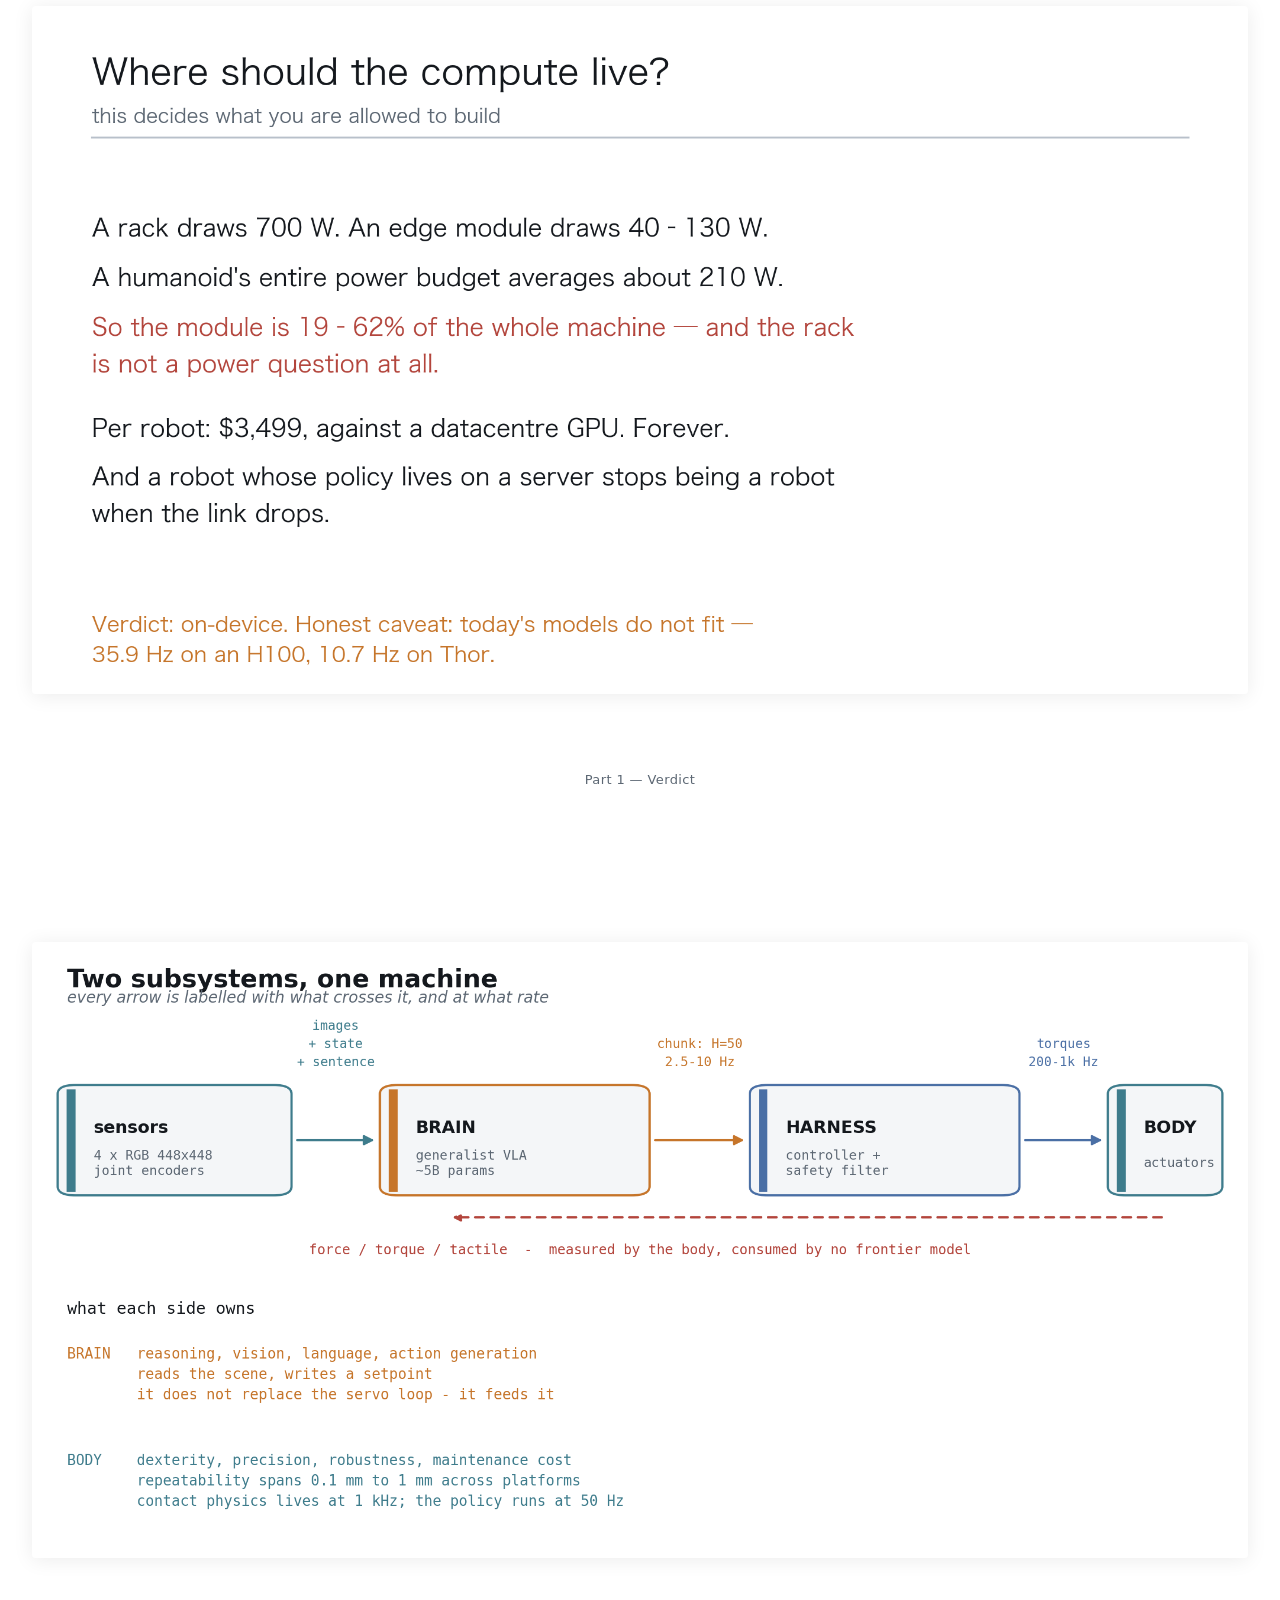
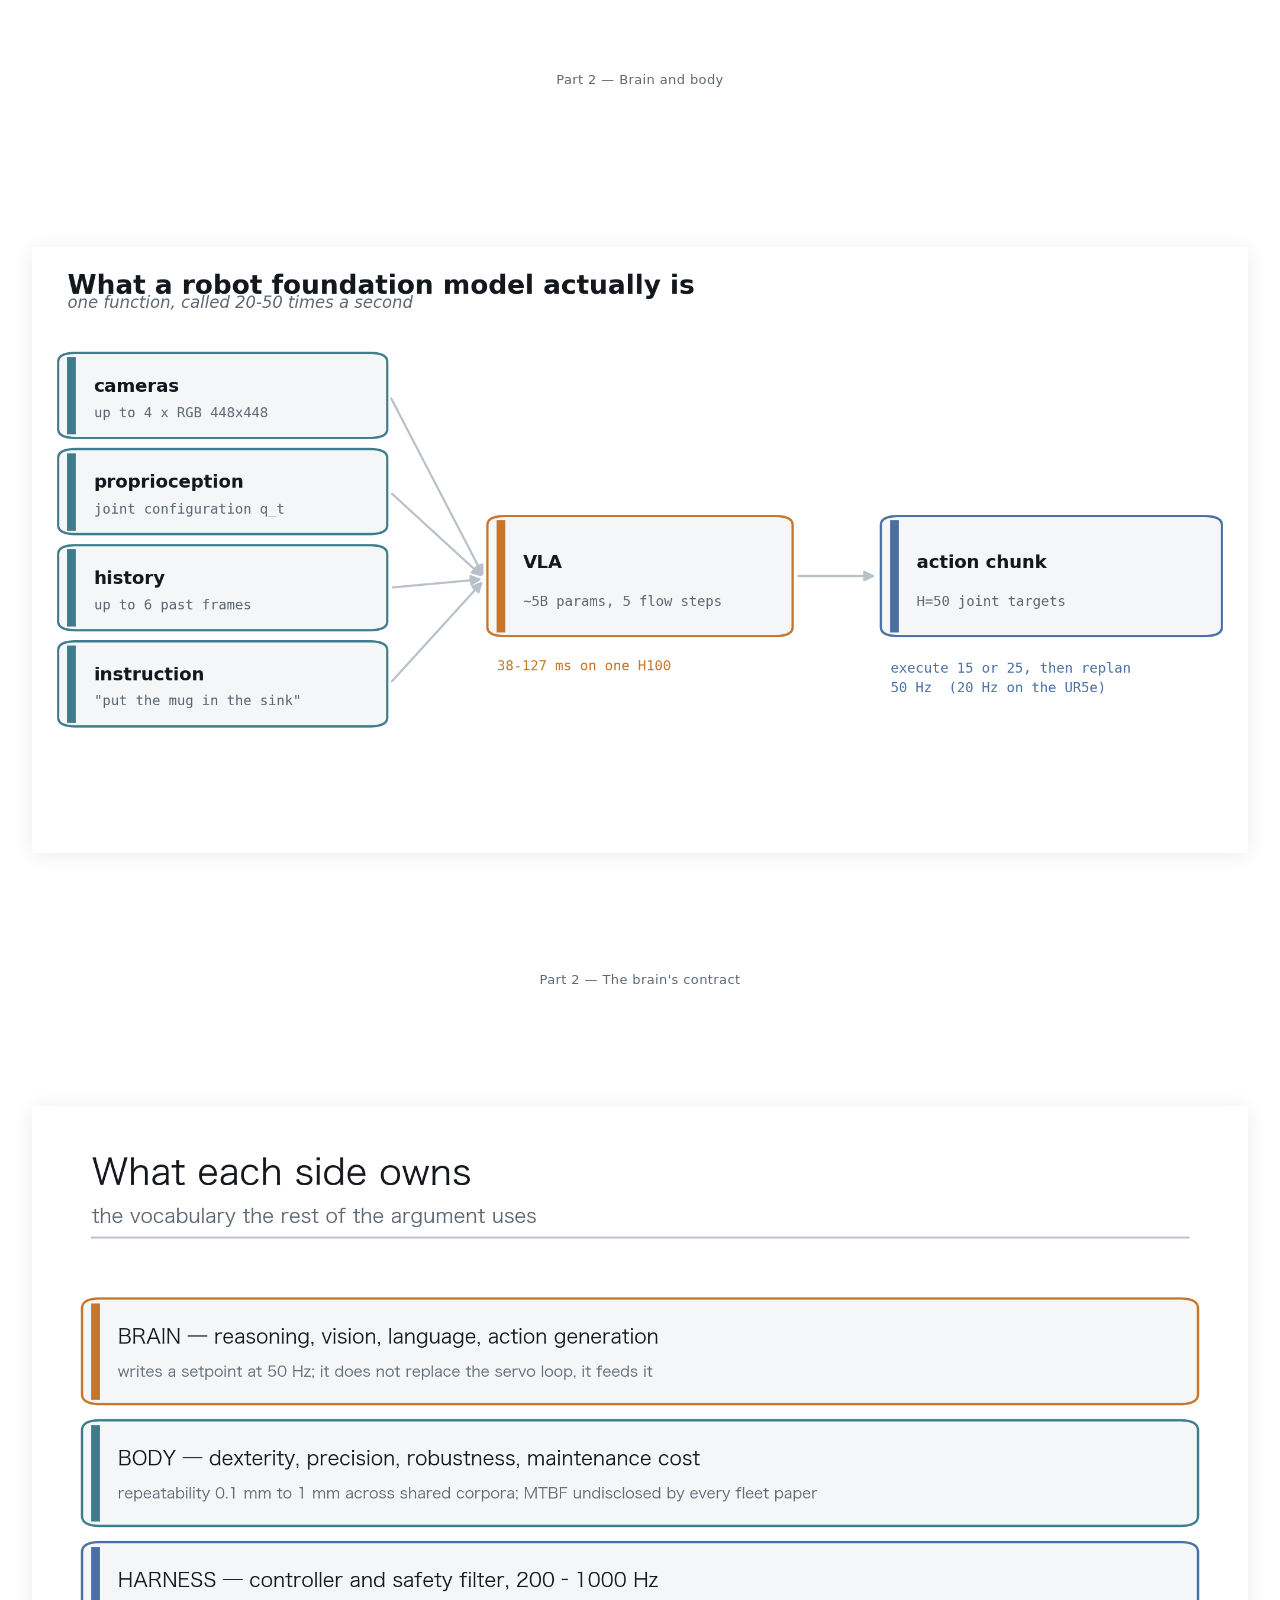
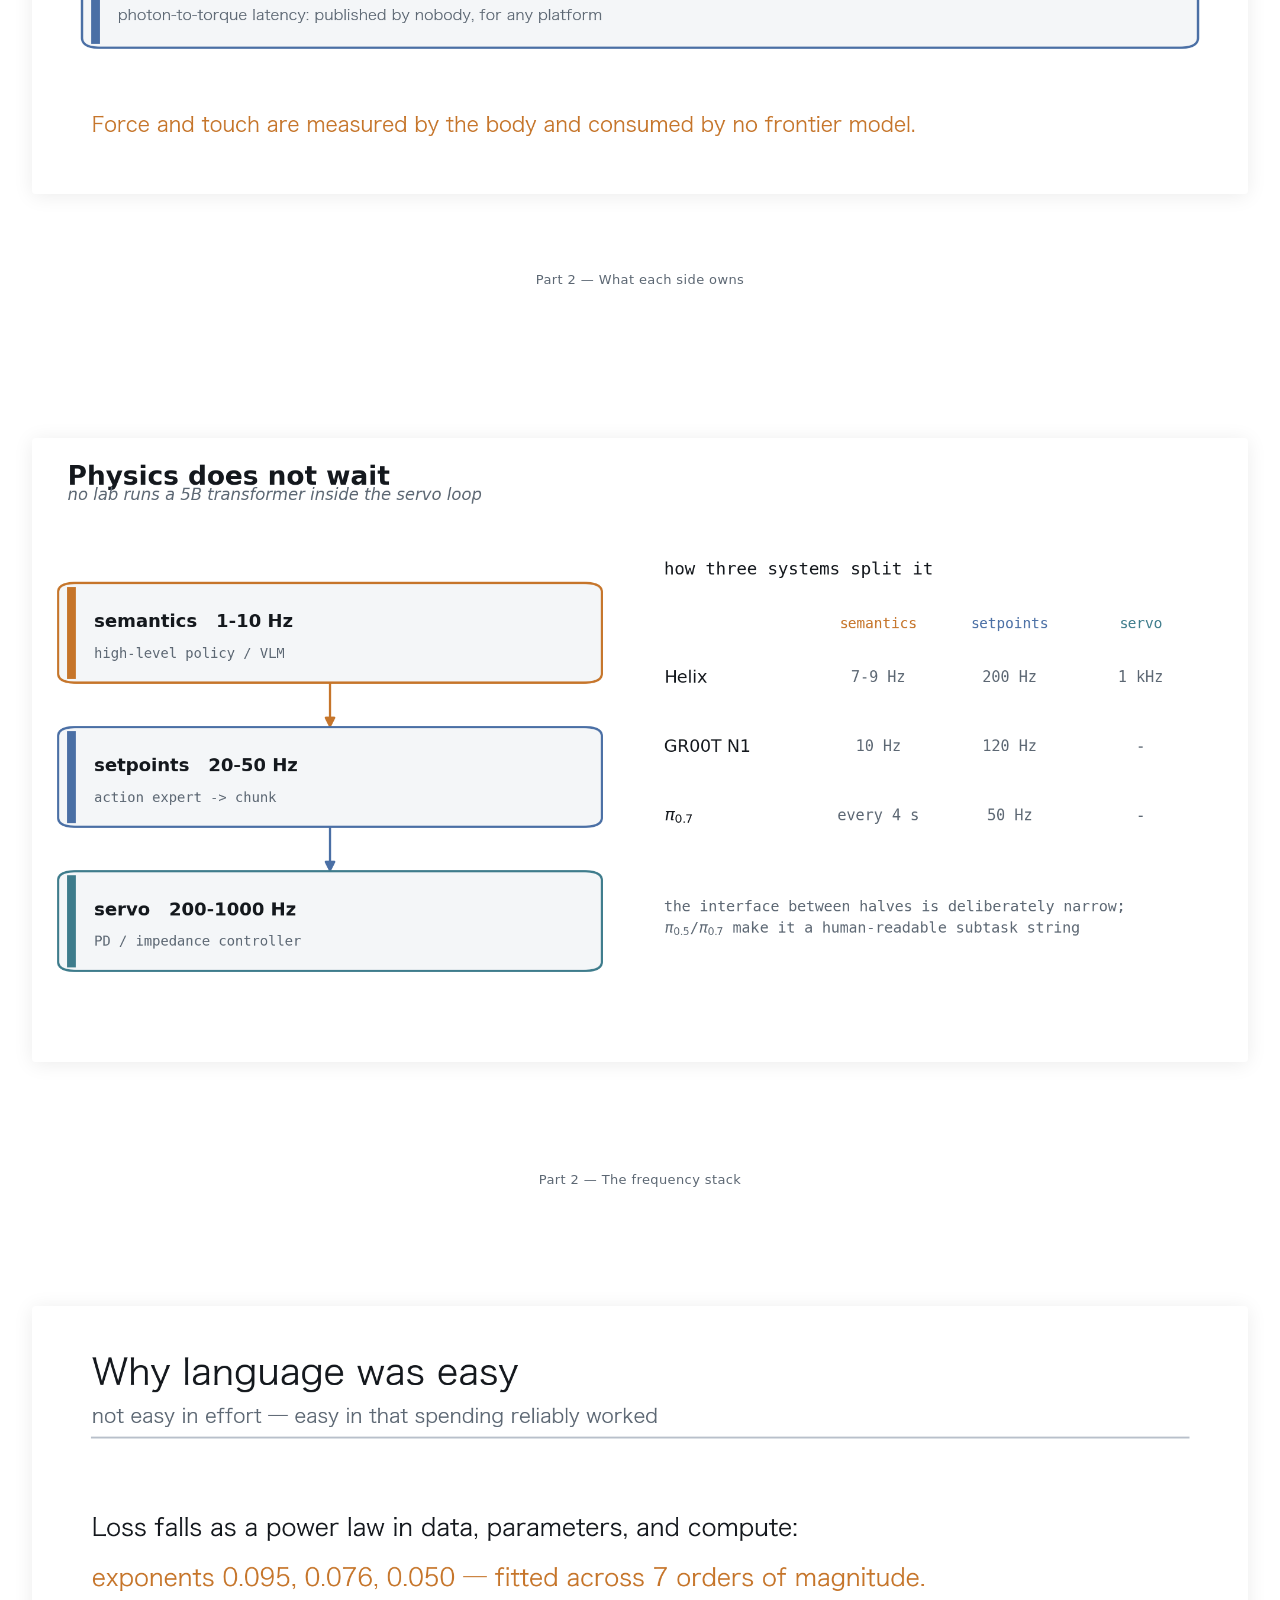
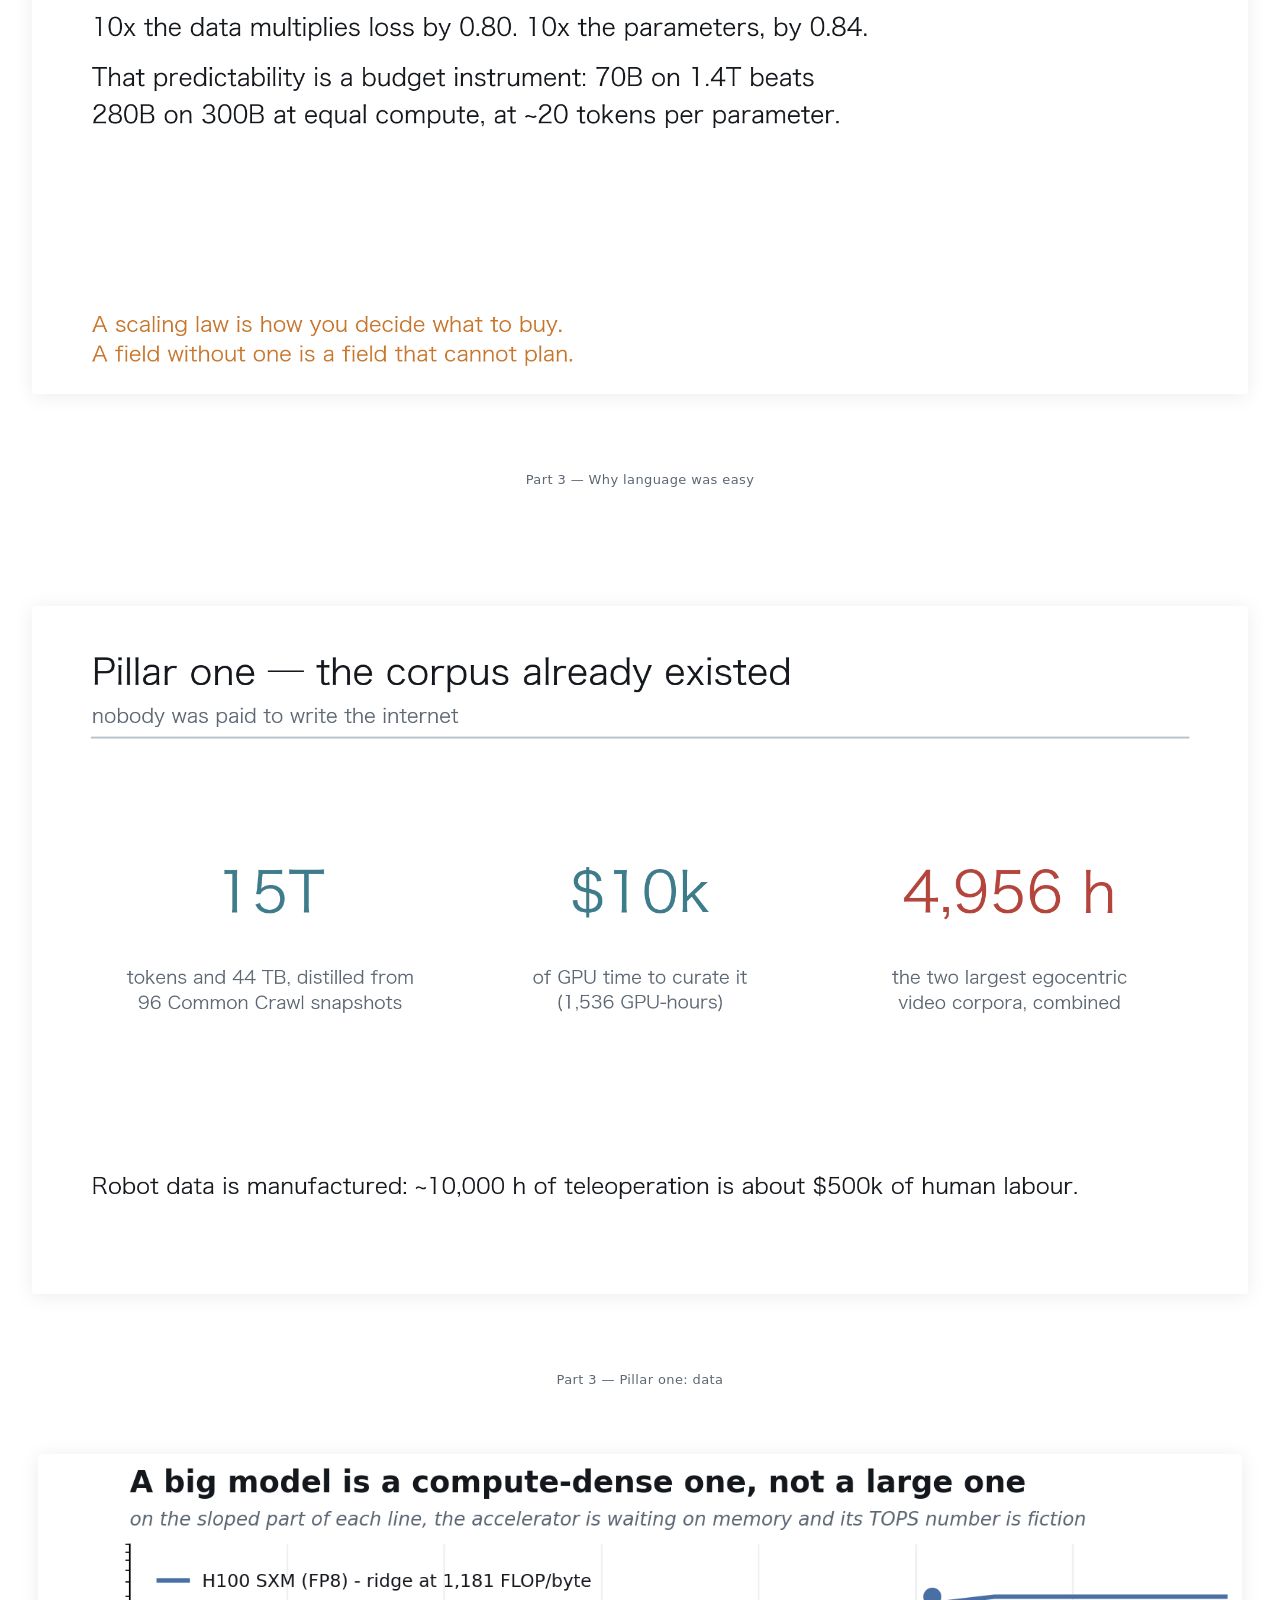
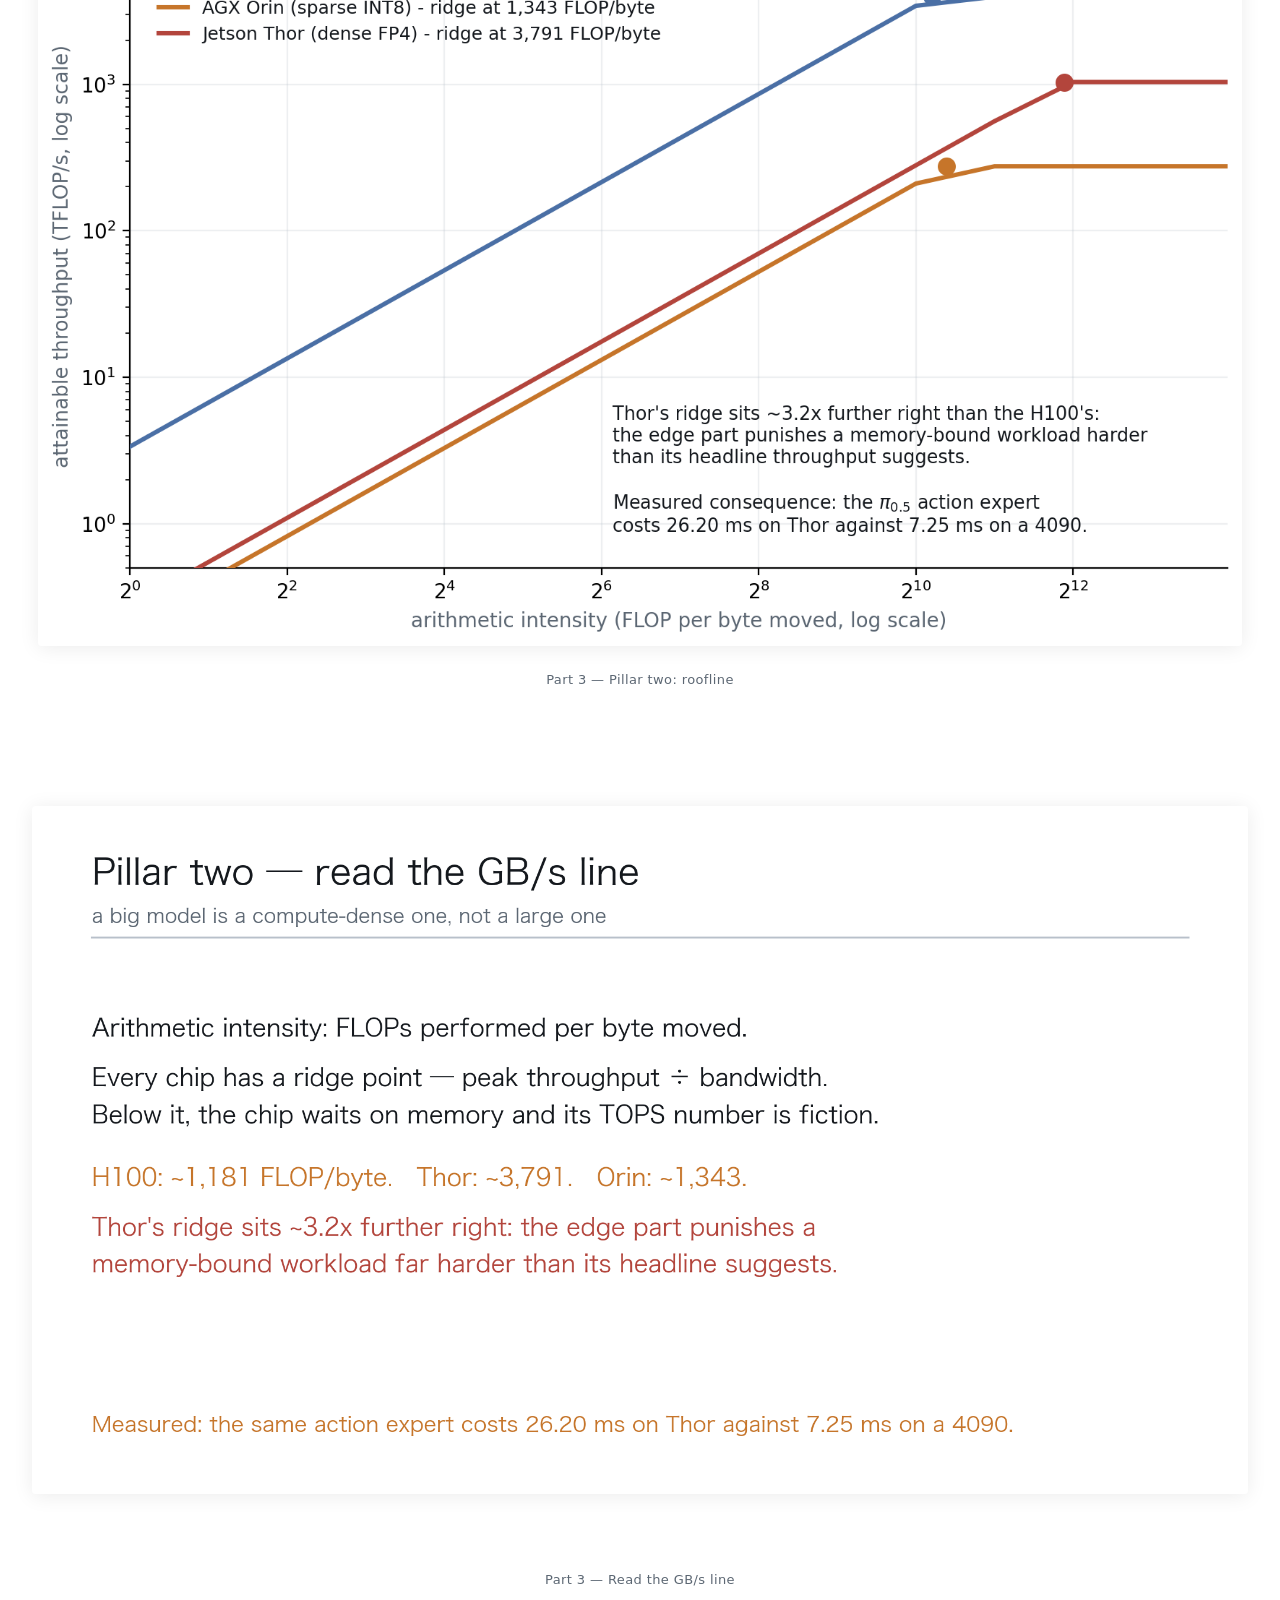
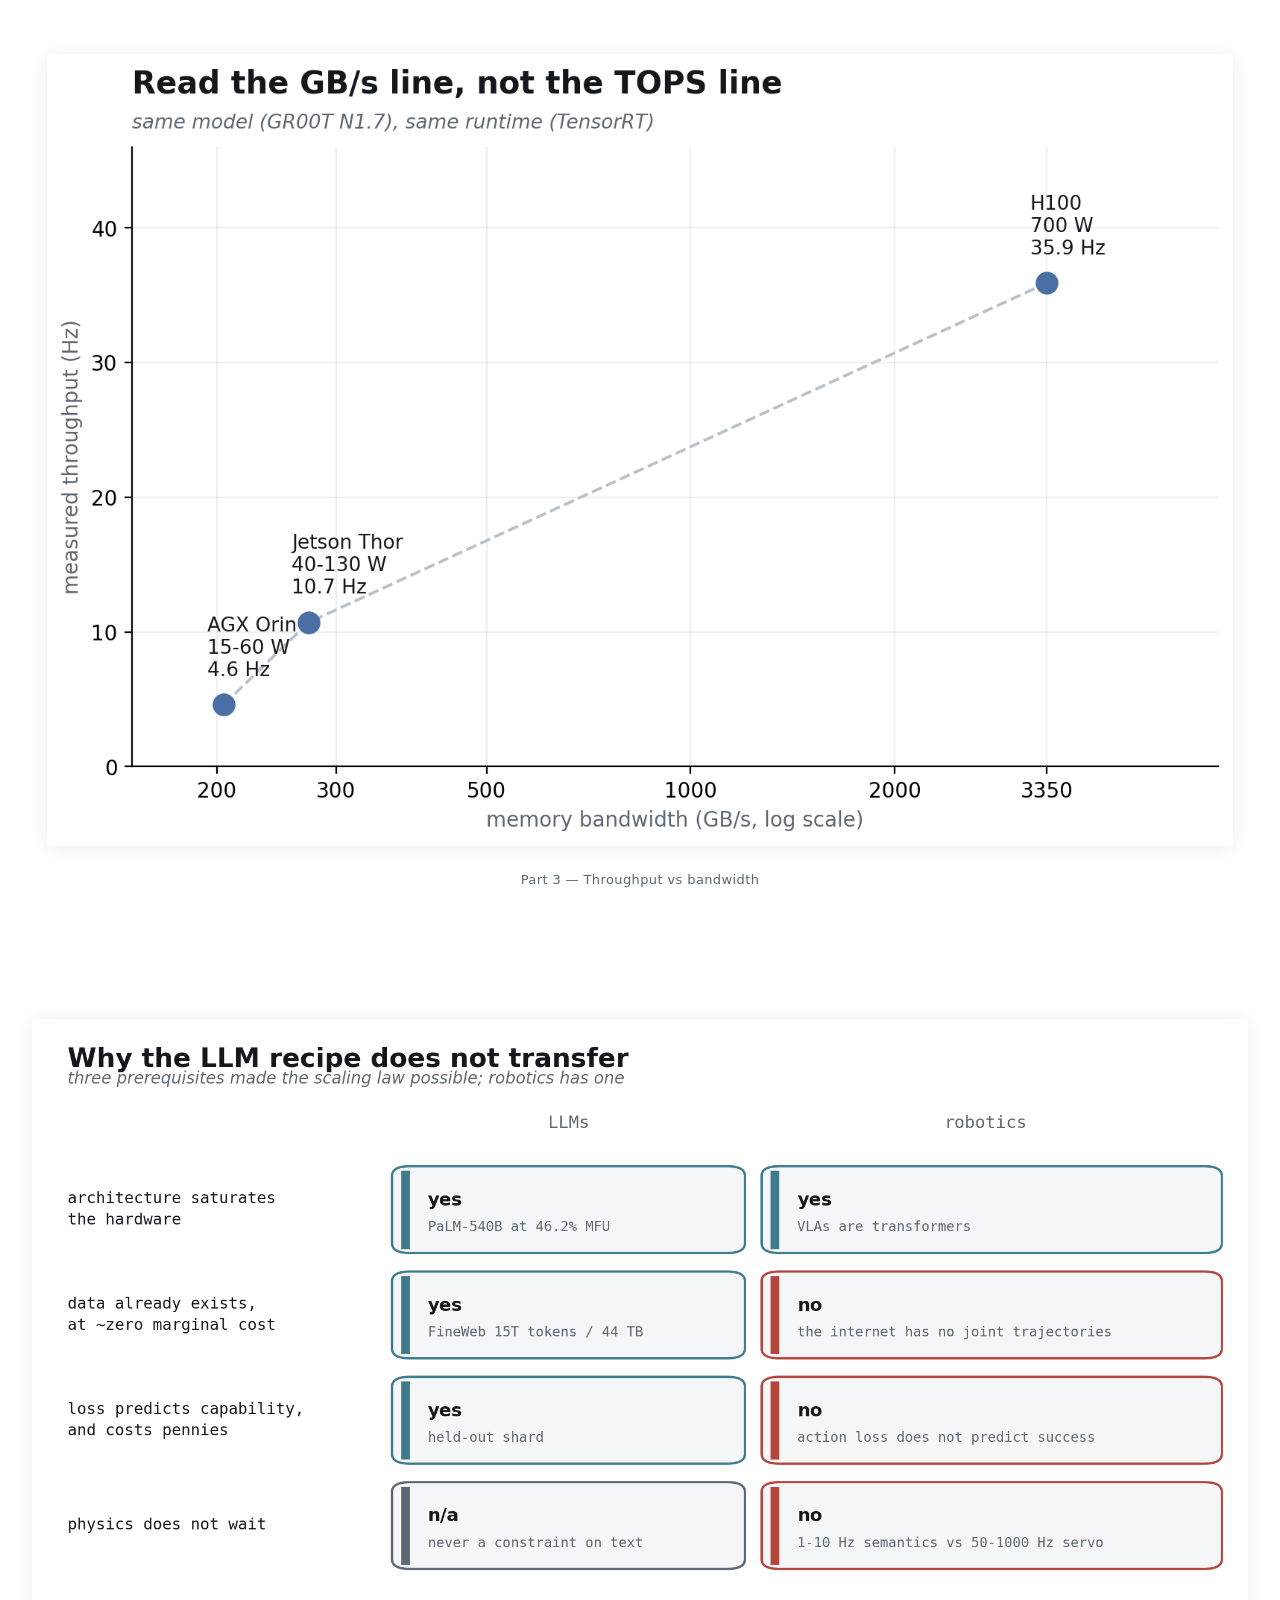
==== commit 3aab3bf3: "content(vla): formalize the M3 training pipeline in the RFM post Part 5's M3 now carries notation, b" ====
--- a/static/slides/rfm/index.html
+++ b/static/slides/rfm/index.html
@@ -40,7 +40,7 @@
 </head>
 <body>
 
-<div id="counter">1 / 40</div>
+<div id="counter">1 / 42</div>
 <div id="controls">
   <button id="lang" title="Switch language">中文</button>
   <span>&larr; &rarr; PgUp PgDn Space</span>
@@ -81,11 +81,13 @@
 <div class="slide" data-n="33"><img src="figures/b01-f05-prompt-anatomy.png" alt="Part 5 — M1, prompt anatomy"><div class="slide-label" data-label-en="Part 5 — M1, prompt anatomy" data-label-zh="第 5 部分 — M1，prompt 解剖">Part 5 — M1, prompt anatomy</div></div>
 <div class="slide" data-n="34"><img src="figures/b01-f06-architecture.png" alt="Part 5 — M2, architecture"><div class="slide-label" data-label-en="Part 5 — M2, architecture" data-label-zh="第 5 部分 — M2，架构">Part 5 — M2, architecture</div></div>
 <div class="slide" data-n="35"><img src="figures/b01-f07-attention-mask.png" alt="Part 5 — M2, the firewall"><div class="slide-label" data-label-en="Part 5 — M2, the firewall" data-label-zh="第 5 部分 — M2，防火墙">Part 5 — M2, the firewall</div></div>
-<div class="slide" data-n="36" data-slide="s17-training-schedule"><img src="slides/s17-training-schedule.en.png" alt="Part 5 — M3, post-training"><div class="slide-label" data-label-en="Part 5 — M3, post-training" data-label-zh="第 5 部分 — M3，后训练">Part 5 — M3, post-training</div></div>
-<div class="slide" data-n="37" data-slide="s18-recap-loop"><img src="slides/s18-recap-loop.en.png" alt="Part 5 — M3, RL"><div class="slide-label" data-label-en="Part 5 — M3, RL" data-label-zh="第 5 部分 — M3，RL">Part 5 — M3, RL</div></div>
-<div class="slide" data-n="38"><img src="figures/b01-f10-runtime-timeline.png" alt="Part 5 — M4, the serving runtime"><div class="slide-label" data-label-en="Part 5 — M4, the serving runtime" data-label-zh="第 5 部分 — M4，服务运行时">Part 5 — M4, the serving runtime</div></div>
-<div class="slide" data-n="39" data-slide="s13-open-bets"><img src="slides/s13-open-bets.en.png" alt="Part 6 — Three open bets"><div class="slide-label" data-label-en="Part 6 — Three open bets" data-label-zh="第 6 部分 — 三个开放问题">Part 6 — Three open bets</div></div>
-<div class="slide" data-n="40" data-slide="s14-closing"><img src="slides/s14-closing.en.png" alt="Closing"><div class="slide-label" data-label-en="Closing" data-label-zh="结语">Closing</div></div>
+<div class="slide" data-n="36"><img src="figures/f17-dual-objective.png" alt="Part 5 — M3, one training step"><div class="slide-label" data-label-en="Part 5 — M3, one training step" data-label-zh="第 5 部分 — M3，一步训练">Part 5 — M3, one training step</div></div>
+<div class="slide" data-n="37" data-slide="s17-training-schedule"><img src="slides/s17-training-schedule.en.png" alt="Part 5 — M3, post-training"><div class="slide-label" data-label-en="Part 5 — M3, post-training" data-label-zh="第 5 部分 — M3，后训练">Part 5 — M3, post-training</div></div>
+<div class="slide" data-n="38"><img src="figures/f18-recap-iteration.png" alt="Part 5 — M3, the RL iteration"><div class="slide-label" data-label-en="Part 5 — M3, the RL iteration" data-label-zh="第 5 部分 — M3，RL 迭代">Part 5 — M3, the RL iteration</div></div>
+<div class="slide" data-n="39" data-slide="s18-recap-loop"><img src="slides/s18-recap-loop.en.png" alt="Part 5 — M3, RL"><div class="slide-label" data-label-en="Part 5 — M3, RL" data-label-zh="第 5 部分 — M3，RL">Part 5 — M3, RL</div></div>
+<div class="slide" data-n="40"><img src="figures/b01-f10-runtime-timeline.png" alt="Part 5 — M4, the serving runtime"><div class="slide-label" data-label-en="Part 5 — M4, the serving runtime" data-label-zh="第 5 部分 — M4，服务运行时">Part 5 — M4, the serving runtime</div></div>
+<div class="slide" data-n="41" data-slide="s13-open-bets"><img src="slides/s13-open-bets.en.png" alt="Part 6 — Three open bets"><div class="slide-label" data-label-en="Part 6 — Three open bets" data-label-zh="第 6 部分 — 三个开放问题">Part 6 — Three open bets</div></div>
+<div class="slide" data-n="42" data-slide="s14-closing"><img src="slides/s14-closing.en.png" alt="Closing"><div class="slide-label" data-label-en="Closing" data-label-zh="结语">Closing</div></div>
 
 <script>
 const slides = document.querySelectorAll('.slide');
